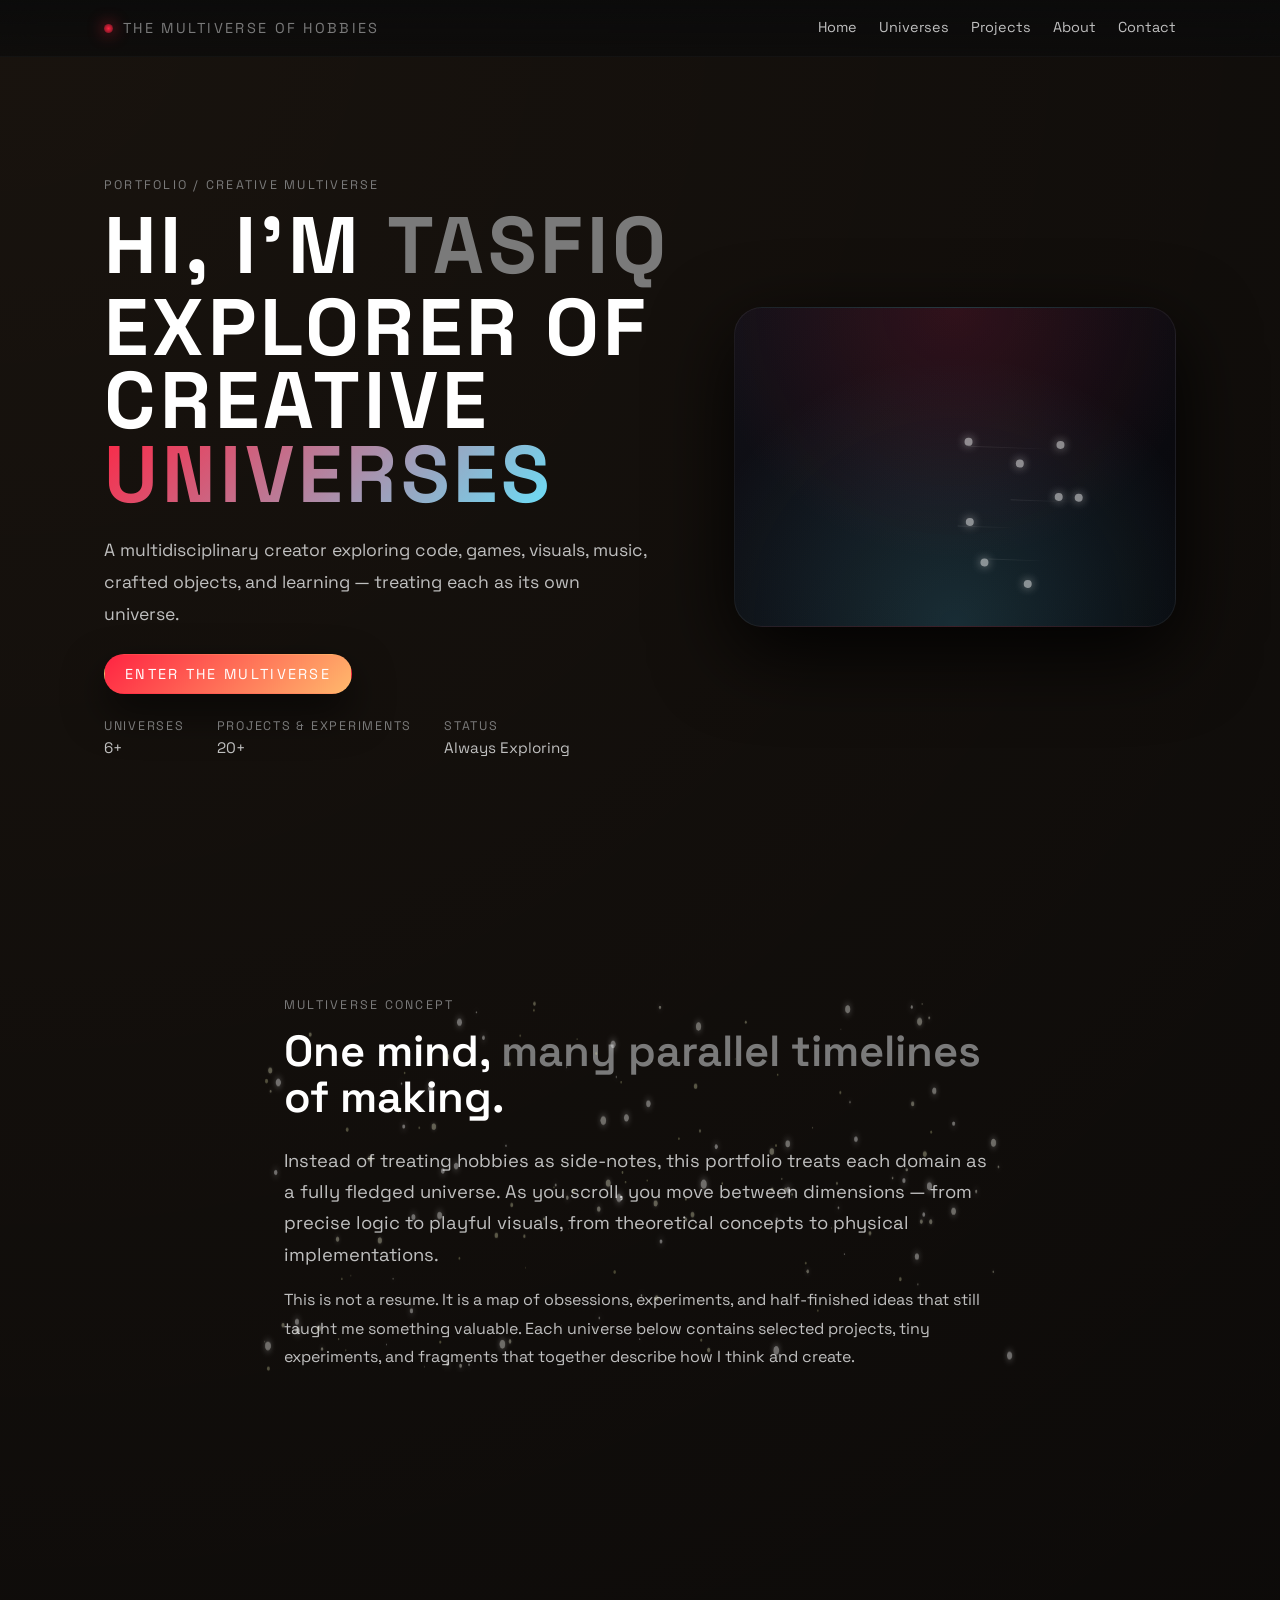
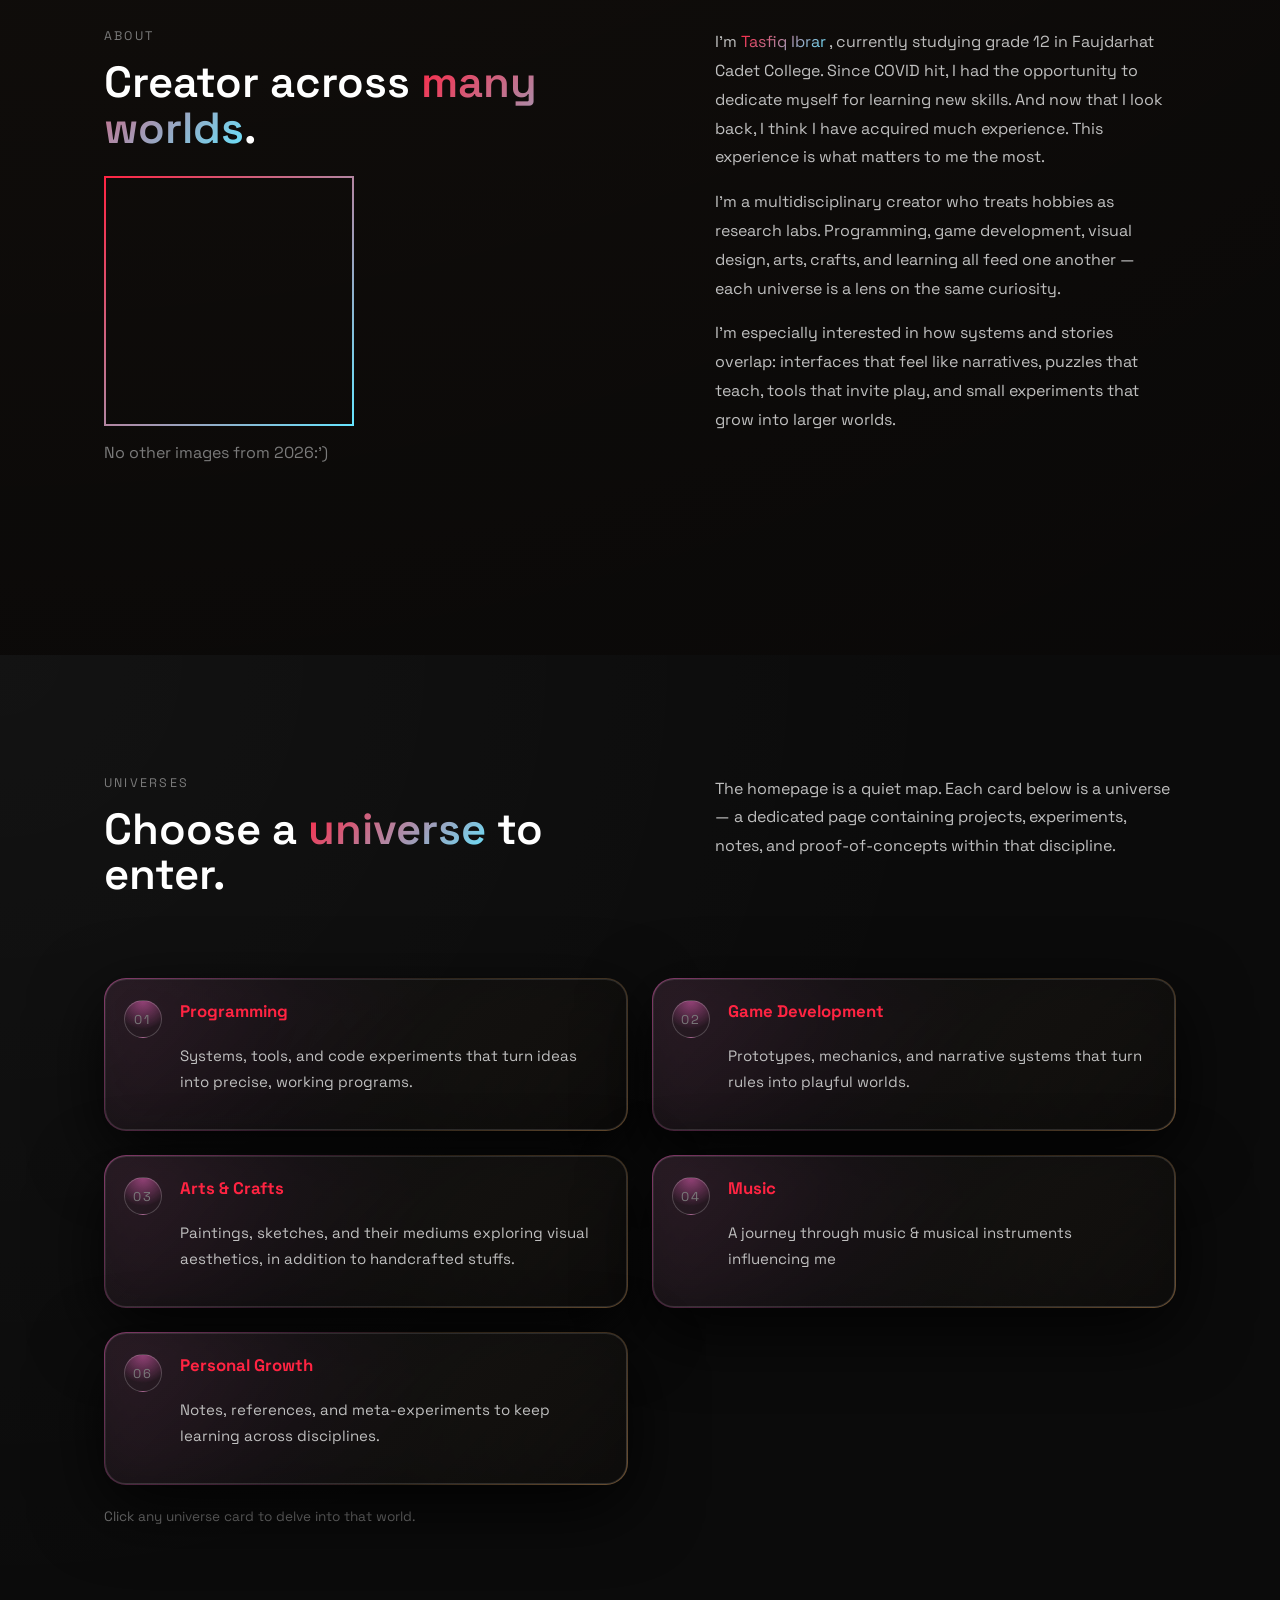
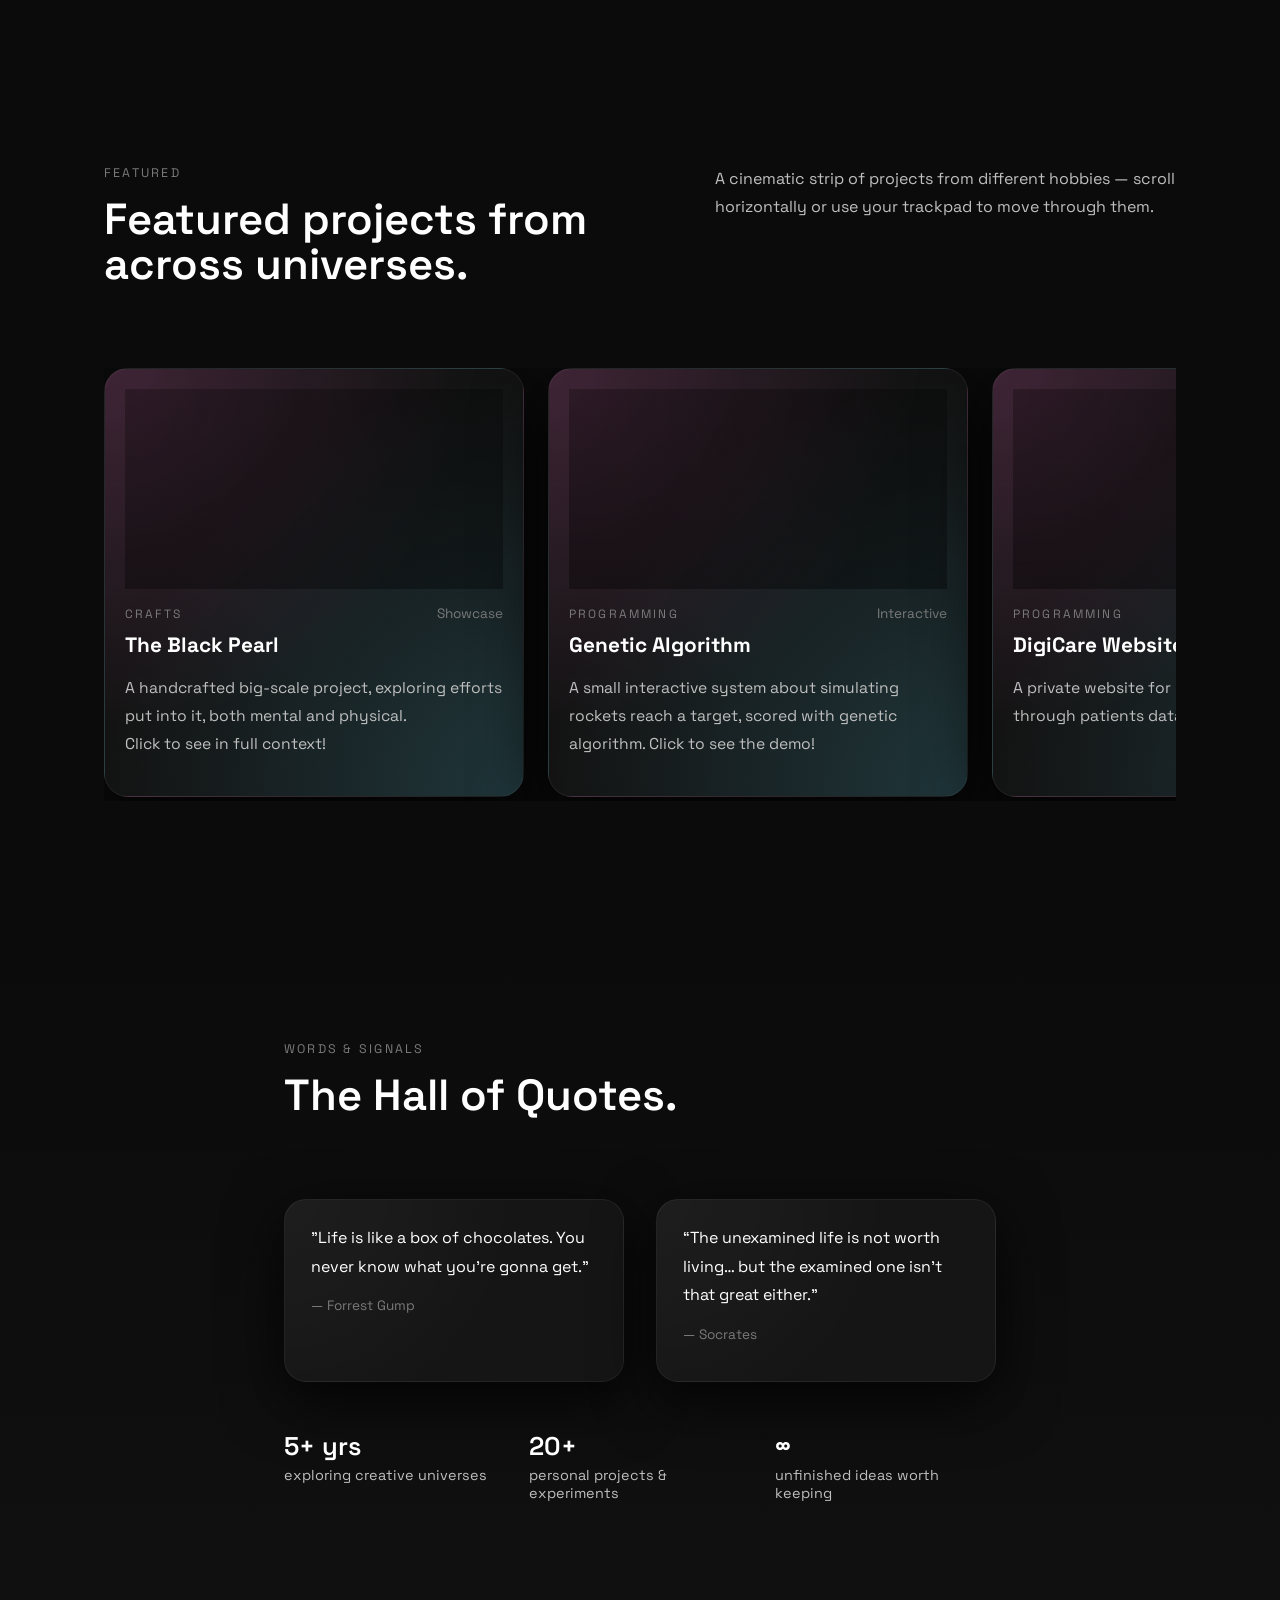
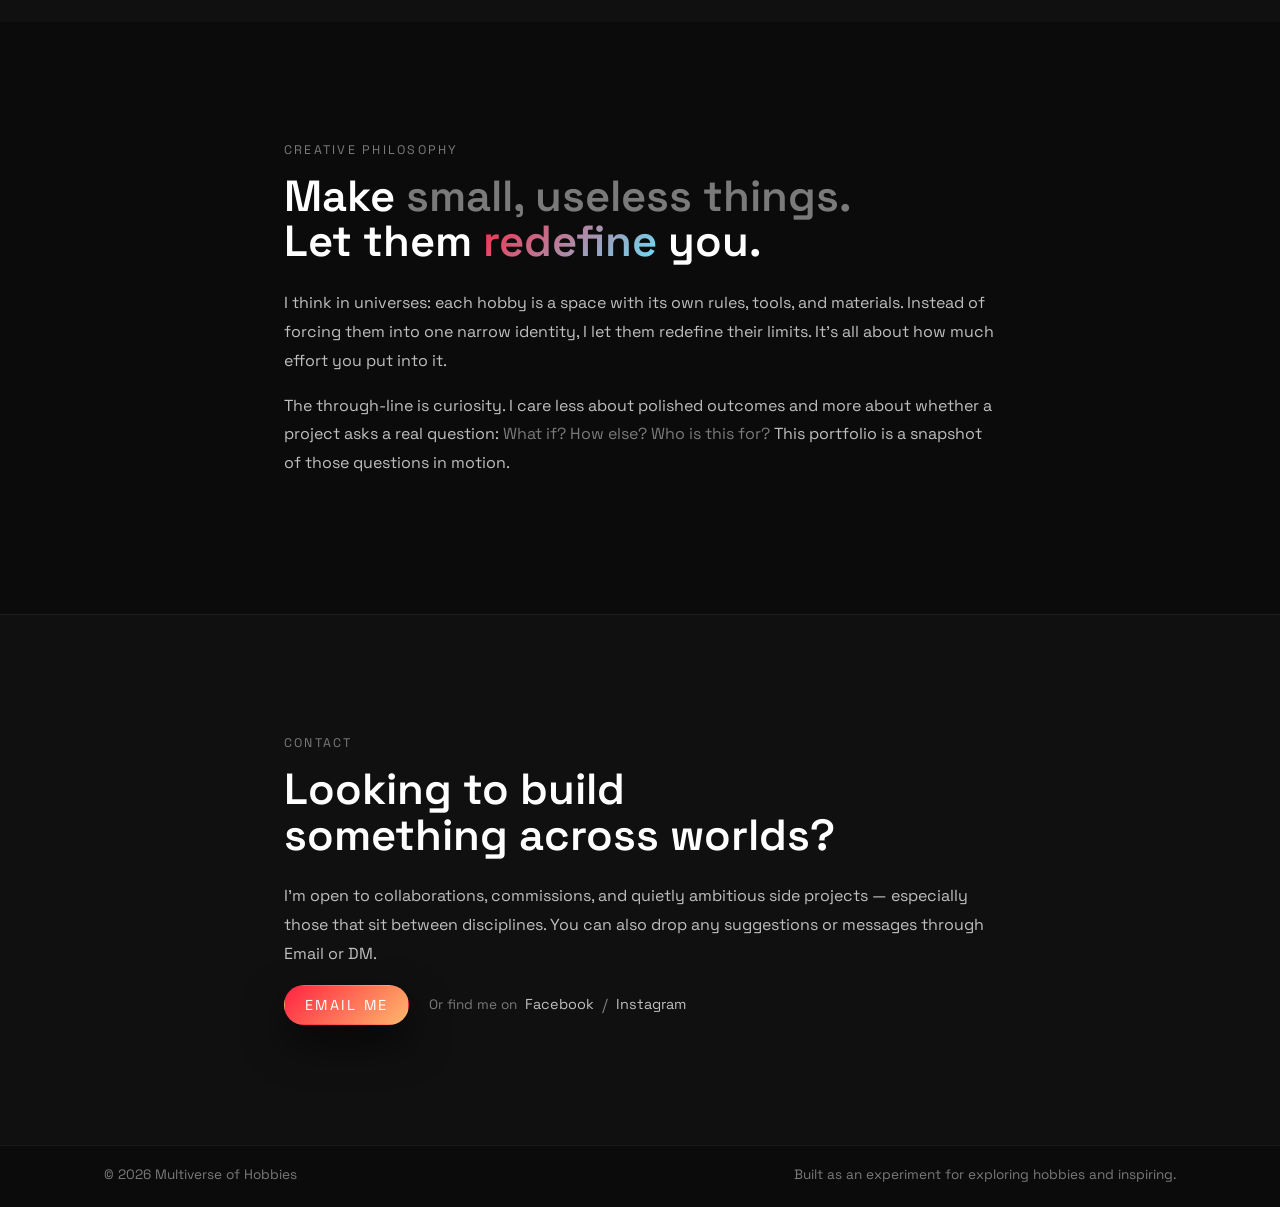
==== index.html @ 92581a26 "Add files via upload" ====
<!DOCTYPE html>
<html lang="en">

<head>
  <meta charset="UTF-8" />
  <meta name="viewport" content="width=device-width, initial-scale=1.0" />
  <!-- Favicon Link -->
  <link rel="icon" type="image/png" href="https://img.icons8.com/?size=100&id=62038&format=png&color=000000">
  <title>The Multiverse of Hobbies</title>
  <meta name="description" content="A premium, cinematic portfolio exploring a multiverse of creative hobbies and universes." />
  <link rel="preconnect" href="https://fonts.googleapis.com" />
  <link rel="preconnect" href="https://fonts.gstatic.com" crossorigin />
  <link href="https://fonts.googleapis.com/css2?family=Space+Grotesk:wght@300;400;500;600;700&display=swap" rel="stylesheet" />
  <link rel="stylesheet" href="./styles.css" />
</head>
<body>
  <div class="page">
    <header class="nav" data-section="nav">
      <div class="nav__inner container">
        <div class="nav__brand">
          <span class="nav__logo-dot"></span>
          <span class="nav__title">The Multiverse of Hobbies</span>
        </div>
        <button class="nav__toggle" aria-label="Toggle navigation">
          <span class="nav__toggle-line"></span>
        </button>
        <nav class="nav__links">
          <a href="#hero" class="nav__link">Home</a>
          <div class="nav__dropdown">

          <a href="#universes" class="nav__link">Universes</a>

          <div class="nav__dropdown-menu">

          <a class="link-muted" href="programming.html">Programming</a>
          <a class="link-muted" href="gamedev.html">Gamedev</a>
          <a class="link-muted" href="art.html">Art</a>
          <a class="link-muted" href="music.html">Music</a>
          <a class="link-muted" href="crafts.html">Crafts</a>
          <a class="link-muted" href="learning.html">Learning</a>

          </div>
          </div>
          <a href="#projects" class="nav__link">Projects</a>
          <a href="#philosophy" class="nav__link">About</a>
          <a href="#contact" class="nav__link">Contact</a>
        </nav>
      </div>
    </header>

    <main>
      <!-- Hero / Identity -->
      <section id="hero" class="section section--hero" data-section="hero">
        <div class="container hero__grid">
          <div class="hero__identity reveal blur-on-reveal">
            <p class="eyebrow">Portfolio / Creative Multiverse</p>
            <h1 class="hero__title">
              Hi, I'm <span class="text-muted underline-animate"><b>TASFIQ</b></span><br/>
              <span class="hero__stacked">
              Explorer
              of<br />
              Creative <span class="hero__accent">Universes</span>
              </span>
            </h1>
            <p class="hero__subtitle">
              A multidisciplinary creator exploring code, games, visuals, music, crafted objects, and learning — treating each as its own universe.
            </p>
            <div class="hero__actions">
              <a href="#universes" class="button button--primary">Enter the Multiverse</a>
            </div>
            <div class="hero__meta">
              <div class="hero__meta-item">
                <span class="hero__meta-label">Universes</span>
                <span class="hero__meta-value">6+</span>
              </div>
              <div class="hero__meta-item">
                <span class="hero__meta-label">Projects & Experiments</span>
                <span class="hero__meta-value">20+</span>
              </div>
              <div class="hero__meta-item">
                <span class="hero__meta-label">Status</span>
                <span class="hero__meta-value">Always Exploring</span>
              </div>
            </div>
          </div>
          <div class="hero__orbits reveal delayed js-parallax" data-parallax-speed="0.25">
            <div class="constellation">
              <span class="constellation__line" style="top:30%; left:18%; width:46%;"></span>
              <span class="constellation__line" style="top:56%; left:40%; width:32%;"></span>
              <span class="constellation__line" style="top:70%; left:14%; width:30%;"></span>
              <span class="constellation__line" style="top:86%; left:30%; width:32%;"></span>

              <span class="constellation__node" style="top:26%; left:16%;"></span>
              <span class="constellation__node" style="top:26%; left:62%;"></span>
              <span class="constellation__node" style="top:52%; left:72%;"></span>
              <span class="constellation__node" style="top:66%; left:18%;"></span>

              <span class="constellation__node" style="top:86%; left:26%;"></span>
              <span class="constellation__node" style="top:36%; left:42%;"></span>
              <span class="constellation__node" style="top:52%; left:62%;"></span>
              <span class="constellation__node" style="top:96%; left:48%;"></span>
              <!-- <a class="constellation-card js-tilt js-universe-link" href="programming.html" style="top:14%; left:8%;">
                <div class="constellation-card__title">Programming</div>
                <div>Systems &amp; tools that turn ideas into code.</div>
              </a>

              <a class="constellation-card js-tilt js-universe-link" href="gamedev.html" style="top:8%; right:4%;">
                <div class="constellation-card__title">Game Dev</div>
                <div>Worlds, rules, and playful interactions.</div>
              </a>

              <a class="constellation-card js-tilt js-universe-link" href="art.html" style="top:46%; right:3%;">
                <div class="constellation-card__title">Visual &amp; Motion</div>
                <div>Type, images, and animation studies.</div>
              </a>

              <a class="constellation-card js-tilt js-universe-link" href="music.html" style="bottom:5%; left:10%;">
                <div class="constellation-card__title">Music</div>
                <div>Loops and textures that score projects.</div>
              </a> -->
            </div>
            <!-- <p class="hero__orbits-caption">
              A small constellation of universes — follow any card to dive deeper into that world.
            </p> -->
          </div>
        </div>
      </section>

      <!-- Multiverse Introduction -->
      <section id="multiverse-intro" class="section section--intro" data-section="multiverse-intro">
        <div class="container narrow reveal"><canvas id="starfield"></canvas>
          <p class="eyebrow">Multiverse Concept</p>
          <h2 class="section__title">
            One mind, <span class="text-muted">many parallel timelines</span> of making.
          </h2>
          <p class="section__lede">
            Instead of treating hobbies as side-notes, this portfolio treats each domain as a fully fledged universe.
            As you scroll, you move between dimensions — from precise logic to playful visuals, from theoretical concepts to physical implementations.
          </p>
          <p class="section__body">
            This is not a resume. It is a map of obsessions, experiments, and half-finished ideas that still taught me something valuable.
            Each universe below contains selected projects, tiny experiments, and fragments that together describe how I think and create.
          </p>
        </div>
      </section>

      <!-- About / Self Section -->
      <section id="about" class="section" data-section="about">
        <div class="container">
          <div class="section__header">
            <div class="section__header-left reveal">
              <p class="eyebrow">About</p>
              <h2 class="section__title">
                Creator across <span class="hero__accent">many worlds</span>.
              </h2>
              <div class="featured-card__media--placeholder" 
                  style="
                      background-image: url('images/profile.png');
                      background-position: center;
                      width: 250px;
                      height: 250px;
                      border: 2px solid; /* thickness */
                      border-image: linear-gradient(135deg, var(--accent-2), var(--accent-3)) 1;
                      border-radius: 12px; /* optional */
                  ">
              </div><p class="text-muted">No other images from 2026:')</p>

            </div>
            <div class="section__header-right reveal delayed">
              <p class="section__body data-split-words">
                I’m <span class="hero__accent">Tasfiq Ibrar</span> , currently studying grade 12 in Faujdarhat Cadet College. Since COVID hit, I had the opportunity to dedicate myself for learning new skills.
                 And now that I look back, I think I have acquired much experience. This experience is what matters to me the most.
              </p>
              <p class="section__body data-split-words">
                I’m a multidisciplinary creator who treats hobbies as research labs. Programming, game development, visual design, arts,
                crafts, and learning all feed one another — each universe is a lens on the same curiosity.
              </p>
              <p class="section__body">
                I’m especially interested in how <span class="underline-animate">systems and stories</span> overlap: interfaces that feel
                like narratives, puzzles that teach, tools that invite play, and small experiments that grow into larger worlds.
              </p>
            </div>
          </div>
        </div>
      </section>

      <!-- Universe Selector Grid -->
      <section id="universes" class="section section--universes" data-section="universes">
        <div class="container">
          <div class="section__header">
            <div class="section__header-left reveal">
              <p class="eyebrow">Universes</p>
              <h2 class="section__title">
                Choose a <span class="hero__accent">universe</span> to enter.
              </h2>
            </div>
            <div class="section__header-right reveal delayed">
              <p class="section__body">
                The homepage is a quiet map. Each card below is a universe — a dedicated page containing projects, experiments, notes, and
                proof-of-concepts within that discipline.
              </p>
            </div>
          </div>

          <div class="universe-grid reveal">
            <a class="universe-card js-tilt js-universe-link" href="programming.html">
              <div class="universe-card__inner">
                <div class="universe-card__icon">01</div>
                <div class="universe-card__body">
                  <h3 class="universe-card__title">Programming</h3>
                  <p class="universe-card__text">
                    Systems, tools, and code experiments that turn ideas into precise, working programs.
                  </p>
                </div>
              </div>
            </a>

            <a class="universe-card js-tilt js-universe-link" href="gamedev.html">
              <div class="universe-card__inner">
                <div class="universe-card__icon">02</div>
                <div class="universe-card__body">
                  <h3 class="universe-card__title">Game Development</h3>
                  <p class="universe-card__text">
                    Prototypes, mechanics, and narrative systems that turn rules into playful worlds.
                  </p>
                </div>
              </div>
            </a>

            <a class="universe-card js-tilt js-universe-link" href="art.html">
              <div class="universe-card__inner">
                <div class="universe-card__icon">03</div>
                <div class="universe-card__body">
                  <h3 class="universe-card__title">Arts &amp; Crafts</h3>
                  <p class="universe-card__text">
                    Paintings, sketches, and their mediums exploring visual aesthetics, in addition to handcrafted stuffs.
                  </p>
                </div>
              </div>
            </a>

            <a class="universe-card js-tilt js-universe-link" href="music.html">
              <div class="universe-card__inner">
                <div class="universe-card__icon">04</div>
                <div class="universe-card__body">
                  <h3 class="universe-card__title">Music</h3>
                  <p class="universe-card__text">
                    A journey through music &amp; musical instruments influencing me
                  </p>
                </div>
              </div>
            </a>

            <a class="universe-card js-tilt js-universe-link" href="learning.html">
              <div class="universe-card__inner">
                <div class="universe-card__icon">06</div>
                <div class="universe-card__body">
                  <h3 class="universe-card__title">Personal Growth</h3>
                  <p class="universe-card__text">
                    Notes, references, and meta-experiments to keep learning across disciplines.
                  </p>
                </div>
              </div>
            </a>
          </div>

          <div class="universe-selector__hint">
            Click any universe card to delve into that world.
          </div>
        </div>
      </section>

      <!-- Featured Experiments (Horizontal Scroll) -->
      <section id="projects" class="section section--featured" data-section="projects">
        <div class="container">
          <div class="section__header">
            <div class="section__header-left reveal">
              <p class="eyebrow">Featured</p>
              <h2 class="section__title">Featured projects from across universes.</h2>
            </div>
            <div class="section__header-right reveal delayed">
              <p class="section__body">
                A cinematic strip of projects from different hobbies — scroll horizontally or use your trackpad to move through them.
              </p>
            </div>
          </div>

          <div class="featured-strip js-horizontal-scroll">
            <div class="featured-strip__inner">
              <article class="featured-card js-tilt reveal"><a href="art.html#projects">
                <div class="featured-card__media--placeholder" style=" 
                background-image:
                linear-gradient(
                  rgba(0,0,0,0.25),
                  rgba(0,0,0,0.35)
                ),url('images/ship.png');"></div>
                <div class="featured-card__body">
                  <div class="featured-card__meta">
                    <span class="tag">Crafts</span>
                    <span class="meta-text">Showcase</span>
                  </div>
                  <h3 class="featured-card__title">The Black Pearl</h3>
                  <p class="featured-card__text">
                    A handcrafted big-scale project, exploring efforts put into it, both mental and physical.<br/>
                    Click to see in full context!
                  </p>
                </div></a>
              </article>

              <article class="featured-card js-tilt reveal delayed">
                <div class="featured-card__media--placeholder" style=" 
                background-image:
                linear-gradient(
                  rgba(0,0,0,0.25),
                  rgba(0,0,0,0.35)
                ),url('images/gen_alg.png');"></div>
                <div class="featured-card__body">
                  <div class="featured-card__meta">
                    <span class="tag">Programming</span>
                    <span class="meta-text">Interactive</span>
                  </div>
                  <h3 class="featured-card__title">Genetic Algorithm</h3>
                  <p class="featured-card__text">
                    A small interactive system about simulating rockets reach a target, scored with genetic algorithm. Click to see the demo!
                  </p>
                </div>
              </article>

              <article class="featured-card js-tilt reveal">
                <div class="featured-card__media--placeholder" style=" 
                background-image:
                linear-gradient(
                  rgba(0,0,0,0.25),
                  rgba(0,0,0,0.35)
                ),url('images/digicare.png');"></div>
                <div class="featured-card__body">
                  <div class="featured-card__meta">
                    <span class="tag">Programming</span>
                    <span class="meta-text">Hybrid</span>
                  </div>
                  <h3 class="featured-card__title">DigiCare Website</h3>
                  <p class="featured-card__text">
                    A private website for hospitals for searching through patients data and getting live updates.
                  </p>
                </div>
              </article>

            <article class="featured-card reveal js-tilt"><a href="projects/chord.html" target="_blank">
              <!-- <div class="card__media card__media--placeholder">Tape Loop Studies</div> -->
                <div class="featured-card__media--placeholder" style=" 
                background-image:
                linear-gradient(
                  rgba(0,0,0,0.25),
                  rgba(0,0,0,0.35)
                ),url('images/music_gen.png');
                background-position: bottom;"></div>
              <div class="featured-card__body">
                <div class="featured-card__meta">
                  <span class="tag">Loops</span>
                  <span class="meta-text">Analog / Digital</span>
                </div>
                <h3 class="featured-card__title">Proceural Music Generator</h3>
                <p class="featured-card__text">
                  Experiments with repeating fragments and slow drift, exploring how subtle variation affects mood and attention. Click to see the demo!
                </p>
              </div></a>
            </article>
            </div>
          </div>
        </div>
      </section>

      <!-- Testimonials / Achievements -->
      <section id="testimonials" class="section section--testimonials" data-section="testimonials">
        <div class="container narrow">
          <div class="section__header">
            <div class="section__header-left reveal">
              <p class="eyebrow">Words &amp; Signals</p>
              <h2 class="section__title">The Hall of Quotes.</h2>
            </div>
          </div>

          <div class="testimonial-grid">
            <article class="testimonial reveal">
              <p class="testimonial__quote">
                "Life is like a box of chocolates. You never know what you're gonna get."
              <p class="testimonial__meta">— Forrest Gump</p>
            </article>

            <article class="testimonial reveal delayed">
              <p class="testimonial__quote">
                “The unexamined life is not worth living… but the examined one isn’t that great either.”
              </p>
              <p class="testimonial__meta">— Socrates</p>
            </article>
          </div>

          <div class="stats-grid reveal">
            <div class="stat">
              <div class="stat__value">5+ yrs</div>
              <div class="stat__label">exploring creative universes</div>
            </div>
            <div class="stat">
              <div class="stat__value">20+</div>
              <div class="stat__label">personal projects &amp; experiments</div>
            </div>
            <div class="stat">
              <div class="stat__value">∞</div>
              <div class="stat__label">unfinished ideas worth keeping</div>
            </div>
          </div>
        </div>
      </section>

      <!-- Creative Philosophy -->
      <section id="philosophy" class="section section--philosophy" data-section="philosophy">
        <div class="container narrow">
          <p class="eyebrow reveal">Creative Philosophy</p>
          <h2 class="section__title reveal">
            Make <span class="text-muted">small, useless things.</span><br />
            Let them <span class="hero__accent">redefine</span> you.
          </h2>
          <div class="philosophy__body">
            <p class="section__body reveal">
              I think in universes: each hobby is a space with its own rules, tools, and materials. Instead of forcing them into one
              narrow identity, I let them redefine their limits. It's all about how much effort you put into it.
            </p>
            <p class="section__body reveal delayed">
              The through-line is curiosity. I care less about polished outcomes and more about whether a project asks a real question:
              <span class="text-muted">What if? How else? Who is this for?</span> This portfolio is a snapshot of those questions in motion.
            </p>
          </div>
        </div>
      </section>

      <!-- Contact / Collaboration -->
      <section id="contact" class="section section--contact" data-section="contact">
        <div class="container narrow">
          <p class="eyebrow reveal">Contact</p>
          <h2 class="section__title reveal">
            Looking to build<br />
            something across worlds?
          </h2>
          <p class="section__body reveal">
            I’m open to collaborations, commissions, and quietly ambitious side projects — especially those that sit between disciplines.
            You can also drop any suggestions or messages through Email or DM.
          </p>
          <div class="contact__actions reveal delayed">
            <a href="mailto:tasfiq3432@gmail.com" class="button button--primary">Email me</a>
            <div class="contact__meta">
              <span class="meta-text">Or find me on</span>
              <a href="https://www.facebook.com/tasfiq.ibrar/" class="link-muted">Facebook</a>
              <span class="meta-separator">/</span>
              <a href="https://www.instagram.com/_t_as_fiq/" class="link-muted">Instagram</a>
            </div>
          </div>
        </div>
      </section>
    </main>

    <footer class="footer">
      <div class="container footer__inner">
        <span class="meta-text">&copy; <span id="year"></span> Multiverse of Hobbies</span>
        <span class="meta-text">Built as an experiment for exploring hobbies and inspiring.</span>
      </div>
    </footer>
  </div>

  <div class="cursor-glow" aria-hidden="true"></div>
  <div class="scroll-progress" aria-hidden="true"></div>

  <script src="./script.js"></script>
</body>
</html>
---- styles.css ----
/* ---- Root + Reset ---- */
*,
*::before,
*::after {
  box-sizing: border-box;
}

html {
  scroll-behavior: smooth;
}

body {
  margin: 0;
  padding: 0;
  font-family: "Space Grotesk", system-ui, -apple-system, BlinkMacSystemFont, "Segoe UI", sans-serif;
  background-color: #0b0b0b;
  color: #ffffff;
  -webkit-font-smoothing: antialiased;
  scroll-snap-type: y mandatory;
}

img,
video {
  max-width: 100%;
  display: block;
}

a {
  color: inherit;
  text-decoration: none;
}

button {
  font-family: inherit;
}

:root {
  --bg-primary: #050506;
  --bg-secondary: #121215;
  --surface: #15151a;
  --text-primary: #ffffff;
  --text-secondary: #bfbfbf;
  --text-muted: #7a7a7a;
  --accent-1: #ffb86c;
  --accent-2: #ff2442; /* signature soft crimson */
  --accent-3: #66e5ff;
  --radius-md: 16px;
  --radius-lg: 24px;
  --shadow-soft: 0 24px 60px rgba(0, 0, 0, 0.6);
  --max-width: 1120px;
  --transition-fast: 180ms ease-out;
  --transition-med: 260ms ease-out;
}

.page {
  background: radial-gradient(circle at top left, rgba(255, 184, 108, 0.08), transparent 55%),
    radial-gradient(circle at bottom right, rgba(102, 229, 255, 0.09), transparent 60%),
    var(--bg-primary);
  min-height: 100vh;
  color: var(--text-primary);
}

.container {
  width: 100%;
  max-width: var(--max-width);
  margin: 0 auto;
  padding: 0 24px;
}

.narrow {
  max-width: 760px;
}

.gallery {
  display: grid;
  grid-template-columns: repeat(auto-fill, minmax(200px, 480px));
  gap: 20px;
  padding: 20px;
}

.gallery-item {
  border-radius: 12px;
  padding: 20px;
  transition: transform 0.3s ease, box-shadow 0.3s ease;
}

.gallery-item:hover {
  transform: translateY(-6px);
  box-shadow: 0 8px 20px rgba(0,0,0,0.25);
}




/* ---- Typography ---- */
.eyebrow {
  font-size: 0.78rem;
  letter-spacing: 0.18em;
  text-transform: uppercase;
  color: var(--text-muted);
  margin: 0 0 16px;
}

.section__title {
  font-size: clamp(2.4rem, 3.4vw, 3.6rem);
  line-height: 1.05;
  font-weight: 600;
  margin: 0 0 24px;
}

.section__lede {
  font-size: 1.15rem;
  line-height: 1.7;
  color: var(--text-secondary);
  margin: 0 0 16px;
}

.section__body {
  font-size: 1rem;
  line-height: 1.8;
  color: var(--text-secondary);
  margin: 0 0 16px;
}

.hero__title{
  font-size: clamp(3.0rem, 7vw, 5.0rem);
  line-height: 0.92;
  letter-spacing: 0.05em;
  text-transform: uppercase;
  margin: 0 0 24px;
}

.hero__name {
  font-weight: 400;
  text-transform: none;
  letter-spacing: 0.02em;
}

.hero__stacked {
  display: inline-block;
  margin-top: 8px;
}

.hero__accent {
  background: linear-gradient(135deg, var(--accent-2), var(--accent-3));
  -webkit-background-clip: text;
  background-clip: text;
  color: transparent;
}

.hero__subtitle {
  font-size: 1.1rem;
  line-height: 1.8;
  color: var(--text-secondary);
  max-width: 34rem;
  margin: 0 0 24px;
}

.meta-text {
  font-size: 0.85rem;
  color: var(--text-muted);
}

.text-muted {
  color: var(--text-muted);
}

/* ---- Sections & Layout ---- */
.section {
  padding: 120px 0;
  scroll-snap-align: start;
}

.section--hero {
  padding-top: 120px;
  padding-bottom: 120px;
}

@media (max-width: 768px) {
  .section {
    padding: 96px 0;
  }
}

.section__header {
  display: flex;
  justify-content: space-between;
  gap: 48px;
  align-items: flex-start;
  margin-bottom: 56px;
}

.section__header-left {
  flex: 1.1;
}

.section__header-right {
  flex: 0.9;
}

@media (max-width: 768px) {
  .section__header {
    flex-direction: column;
  }
}

/* ---- Navigation ---- */
.nav {
  position: sticky;
  top: 0;
  z-index: 50;
  backdrop-filter: blur(18px);
  background: linear-gradient(to bottom, rgba(11, 11, 11, 0.94), rgba(11, 11, 11, 0.7));
  border-bottom: 1px solid rgba(255, 255, 255, 0.03);
}

.nav__dropdown {
  position: relative;
}

.nav__dropdown-menu {

  position: absolute;
  top: 100%;
  left: 0;

  background: rgba(10,10,12,0.96);
  border: 1px solid rgba(255,255,255,0.08);

  border-radius: 14px;
  padding: 10px;

  display: flex;
  flex-direction: column;
  gap: 8px;

  opacity: 0;
  transform: translateY(8px);
  pointer-events: none;

  transition: 200ms ease;
}

.nav__dropdown:hover .nav__dropdown-menu{

  opacity: 1;
  transform: translateY(0);
  pointer-events: auto;

}
.nav__dropdown-menu:hover , .nav__dropdown-menu a:hover{

  opacity: 1;
  transform: translateY(0);
  pointer-events: auto;

}

@media (max-width: 768px) {
.nav__dropdown-menu {

  position: absolute;
  top: 0;
  left: 50px;


}
.nav__dropdown:hover .nav__dropdown-menu{

  opacity: 0;
  transform: translateY(0);
  /* pointer-events: auto; */

}
}

.nav__dropdown-menu a{
  font-size:0.85rem;
  color:var(--text-secondary);
}

.nav__inner {
  display: flex;
  align-items: center;
  justify-content: space-between;
  padding: 18px 24px;
}

.nav__brand {
  display: inline-flex;
  align-items: center;
  gap: 10px;
  font-size: 0.9rem;
  text-transform: uppercase;
  letter-spacing: 0.16em;
  color: var(--text-muted);
}

.nav__logo-dot {
  width: 9px;
  height: 9px;
  border-radius: 999px;
  background: radial-gradient(circle, var(--accent-2), rgba(255, 36, 66, 0.3));
  box-shadow: 0 0 16px rgba(255, 36, 66, 0.8);
}

.nav__links {
  display: flex;
  gap: 22px;
  font-size: 0.9rem;
}

.nav__link {
  color: var(--text-secondary);
  position: relative;
  padding-bottom: 2px;
  transition: color var(--transition-fast);
}

.nav__link::after {
  content: "";
  position: absolute;
  left: 0;
  bottom: 0;
  width: 0;
  height: 1px;
  background: linear-gradient(135deg, var(--accent-2), rgba(255, 255, 255, 0.8));
  transition: width var(--transition-med);
}

.nav__link:hover::after,
.nav__link:focus-visible::after {
  width: 100%;
}

.nav__link:hover {
  color: var(--text-primary);
}

/* Mobile nav toggle */
.nav__toggle {
  display: none;
  width: 40px;
  height: 40px;
  border-radius: 999px;
  border: 1px solid rgba(255, 255, 255, 0.18);
  background: rgba(10, 10, 10, 0.9);
  align-items: center;
  justify-content: center;
  cursor: pointer;
}

.nav__toggle-line {
  width: 18px;
  height: 2px;
  border-radius: 999px;
  background: var(--text-secondary);
  position: relative;
  transition: background var(--transition-fast), transform var(--transition-fast);
}

.nav__toggle-line::before,
.nav__toggle-line::after {
  content: "";
  position: absolute;
  left: 0;
  width: 18px;
  height: 2px;
  border-radius: 999px;
  background: var(--text-secondary);
  transition: transform var(--transition-fast), top var(--transition-fast), opacity var(--transition-fast);
}

.nav__toggle-line::before {
  top: -5px;
}

.nav__toggle-line::after {
  top: 5px;
}

.nav.is-open .nav__toggle-line {
  background: transparent;
}

.nav.is-open .nav__toggle-line::before {
  top: 0;
  transform: rotate(45deg);
}

.nav.is-open .nav__toggle-line::after {
  top: 0;
  transform: rotate(-45deg);
}

@media (max-width: 768px) {
  .nav__links {
    position: fixed;
    inset: 58px 16px auto 16px;
    border-radius: 18px;
    background: rgba(8, 8, 10, 0.96);
    border: 1px solid rgba(255, 255, 255, 0.06);
    box-shadow: 0 22px 70px rgba(0, 0, 0, 0.9);
    padding: 14px 18px 16px;
    flex-direction: column;
    gap: 12px;
    font-size: 0.9rem;
    transform-origin: top right;
    transform: scale(0.95);
    opacity: 0;
    pointer-events: none;
    transition: opacity 180ms ease-out, transform 180ms ease-out;
  }

  .nav.is-open .nav__links {
    opacity: 1;
    transform: scale(1);
    pointer-events: auto;
  }

  .nav__toggle {
    display: inline-flex;
  }
}

/* ---- Hero ---- */
.hero__grid {
  display: grid;
  grid-template-columns: minmax(0, 1.3fr) minmax(0, 1fr);
  gap: 56px;
  align-items: center;
}

.hero__meta {
  display: flex;
  gap: 32px;
  flex-wrap: wrap;
  margin-top: 24px;
}

.hero__meta-item {
  display: flex;
  flex-direction: column;
  gap: 4px;
}

.hero__meta-label {
  font-size: 0.78rem;
  text-transform: uppercase;
  letter-spacing: 0.14em;
  color: var(--text-muted);
}

.hero__meta-value {
  font-size: 0.95rem;
  color: var(--text-secondary);
}

/* Hero constellation panel */
.hero__orbits {
  position: relative;
  min-height: 320px;
  border-radius: 28px;
  background: radial-gradient(circle at top, rgba(255, 36, 66, 0.14), transparent 65%),
    radial-gradient(circle at bottom, rgba(102, 229, 255, 0.16), transparent 70%),
    linear-gradient(145deg, #111118, #07070b);
  border: 1px solid rgba(255, 255, 255, 0.06);
  box-shadow: 0 26px 80px rgba(0, 0, 0, 0.9);
  overflow: hidden;
  padding: 18px 18px 40px;
}

.constellation {
  position: relative;
  width: 100%;
  height: 220px;
}

.constellation__line {
  position: absolute;
  height: 1px;
  background: linear-gradient(90deg, rgba(255, 255, 255, 0.35), rgba(255, 255, 255, 0));
  opacity: 0.5;
}

.constellation__node {
  position: absolute;
  width: 12px;
  height: 12px;
  border-radius: 999px;
  background: radial-gradient(circle, #ffffff, rgba(255, 255, 255, 0));
  box-shadow: 0 0 18px rgba(255, 255, 255, 0.8);
}

.constellation-card {
  position: absolute;
  padding: 10px 14px;
  border-radius: 14px;
  background: rgba(10, 10, 14, 0.96);
  border: 1px solid rgba(255, 255, 255, 0.12);
  backdrop-filter: blur(16px);
  -webkit-backdrop-filter: blur(16px);
  font-size: 0.8rem;
  color: var(--text-secondary);
  max-width: 150px;
  cursor: pointer;
  transform-style: preserve-3d;
}

.constellation-card__title {
  font-size: 0.78rem;
  text-transform: uppercase;
  letter-spacing: 0.16em;
  color: var(--accent-2);
  margin-bottom: 4px;
}

.hero__orbits-caption {
  margin-top: 16px;
  max-width: 260px;
  font-size: 0.8rem;
  color: var(--text-muted);
}

@media (max-width: 960px) {
  .hero__grid {
    grid-template-columns: minmax(0, 1fr);
  }

  .hero__orbits {
    order: -1;
  }
}

@media (max-width: 600px) {
  .hero__orbits {
    min-height: 260px;
  }
}

/* ---- Buttons ---- */
.button {
  display: inline-flex;
  align-items: center;
  justify-content: center;
  gap: 8px;
  padding: 10px 20px;
  border-radius: 999px;
  border: 1px solid transparent;
  font-size: 0.9rem;
  text-transform: uppercase;
  letter-spacing: 0.16em;
  cursor: pointer;
  background: transparent;
  color: var(--text-primary);
  transition: background var(--transition-med), color var(--transition-med), transform var(--transition-fast),
    border-color var(--transition-med), box-shadow var(--transition-med);
}

.button--primary {
  background: linear-gradient(135deg, var(--accent-2), var(--accent-1));
  box-shadow: 0 18px 40px rgba(0, 0, 0, 0.6);
}

.button--primary:hover {
  transform: translateY(-1px);
  box-shadow: 0 24px 50px rgba(0, 0, 0, 0.8);
}

.button--ghost {
  border-color: rgba(255, 255, 255, 0.16);
  color: var(--text-secondary);
}

.button--ghost:hover {
  background: rgba(255, 255, 255, 0.04);
  color: var(--text-primary);
}

/* ---- Cards ---- */
.card {
  background: radial-gradient(circle at top left, rgba(255, 255, 255, 0.02), transparent 55%), var(--surface);
  border-radius: var(--radius-lg);
  border: 1px solid rgba(255, 255, 255, 0.06);
  overflow: hidden;
  display: flex;
  flex-direction: column;
  box-shadow: 0 18px 50px rgba(0, 0, 0, 0.65);
  transition: transform var(--transition-med), box-shadow var(--transition-med), border-color var(--transition-med),
    background var(--transition-med);
}

.card__media {
  min-height: 140px;
  display: flex;
  align-items: center;
  justify-content: center;
  font-size: 0.8rem;
  letter-spacing: 0.2em;
  text-transform: uppercase;
  color: var(--text-muted);
  background: radial-gradient(circle at top, rgba(255, 184, 108, 0.2), transparent 55%),
    radial-gradient(circle at bottom, rgba(102, 229, 255, 0.2), transparent 65%),
    linear-gradient(135deg, #191919, #111111);
  position: relative;
  overflow: hidden;
}

.card__media::after {
  content: "";
  position: absolute;
  inset: 0;
  background: radial-gradient(circle at 0 0, rgba(255, 255, 255, 0.12), transparent 60%);
  opacity: 0;
  transition: opacity var(--transition-med);
}

.card__body {
  padding: 20px 22px 22px;
}

.card__meta {
  display: flex;
  justify-content: space-between;
  gap: 16px;
  align-items: center;
  margin-bottom: 12px;
}

.tag {
  font-size: 0.75rem;
  text-transform: uppercase;
  letter-spacing: 0.18em;
  color: var(--text-muted);
}

.card__title {
  font-size: 1.05rem;
  margin: 0 0 8px;
}

.card__text {
  font-size: 0.94rem;
  line-height: 1.7;
  color: var(--text-secondary);
}

.card:hover {
  transform: translateY(-6px);
  box-shadow: 0 24px 70px rgba(0, 0, 0, 0.85);
  border-color: rgba(255, 255, 255, 0.14);
  background: radial-gradient(circle at top left, rgba(255, 107, 203, 0.18), transparent 55%), var(--surface);
}

.card:hover .card__media::after {
  opacity: 1;
}

.card--experiment {
  border-radius: 18px;
}

/* ---- Featured Projects ---- */
.section--featured {
  background: #0b0b0b;
}

/* Horizontal cinematic strip */
.featured-strip {
  position: relative;
  margin-top: 8px;
  overflow: hidden;
}

.featured-strip__inner {
  display: flex;
  gap: 24px;
  padding-bottom: 4px;
  overflow-x: auto;
  scroll-snap-type: x mandatory;
  scrollbar-width: none;
}

.featured-strip__inner::-webkit-scrollbar {
  display: none;
}

.featured-card {
  min-width: min(420px, 80vw);
  scroll-snap-align: start;
  padding: 20px 20px 22px;
  border-radius: 24px;
  border: 1px solid rgba(255, 255, 255, 0.06);
  background: radial-gradient(circle at top left, rgba(255, 107, 203, 0.18), transparent 60%),
    radial-gradient(circle at bottom right, rgba(102, 229, 255, 0.18), transparent 70%),
    linear-gradient(135deg, #151515, #101010);
  box-shadow: 0 24px 70px rgba(0, 0, 0, 0.8);
  transition: transform var(--transition-med), box-shadow var(--transition-med), border-color var(--transition-med);
}

.featured-card__media {
  border-radius: 18px;
  background: radial-gradient(circle at top, rgba(255, 184, 108, 0.32), transparent 60%),
    linear-gradient(135deg, #1f1f1f, #101010);
  display: flex;
  align-items: center;
  justify-content: center;
  font-size: 0.78rem;
  letter-spacing: 0.2em;
  text-transform: uppercase;
  color: var(--text-muted);
  position: relative;
  overflow: hidden;
}

.featured-card__media::before {
  content: "";
  position: absolute;
  inset: -40%;
  background: conic-gradient(
    from 0deg,
    rgba(255, 107, 203, 0.2),
    rgba(102, 229, 255, 0.14),
    transparent,
    transparent,
    rgba(255, 107, 203, 0.26)
  );
  mix-blend-mode: screen;
  opacity: 0;
  transform: translate3d(-10%, -10%, 0) rotate(0deg);
  transition: opacity 320ms ease-out, transform 6s linear;
}

.featured-card__body {
  margin-top: 16px;
}

.featured-card__meta {
  display: flex;
  justify-content: space-between;
  gap: 16px;
  align-items: center;
  margin-bottom: 10px;
}

.featured-card__title {
  font-size: 1.3rem;
  margin: 0 0 10px;
}

.featured-card__text {
  font-size: 0.98rem;
  line-height: 1.8;
  color: var(--text-secondary);
}

.featured-card:hover {
  transform: translateY(-8px);
  box-shadow: 0 32px 80px rgba(0, 0, 0, 0.95);
  border-color: rgba(255, 255, 255, 0.16);
}

.featured-card:hover .featured-card__media::before {
  opacity: 1;
  transform: translate3d(0, 0, 0) rotate(360deg);
}

/* Specific background for Black Pearl card */

.featured-card__media--placeholder{

  /* background-image:
    linear-gradient(
      rgba(0,0,0,0.25),
      rgba(0,0,0,0.35)
    ),
    url("images/ship.png"); */

  background-size:cover;
  background-position:center;

  min-height:200px;

  /* display:flex;
  align-items:center;
  justify-content:center; */

}

/* ---- Testimonials / Stats ---- */
.section--testimonials {
  background: linear-gradient(to bottom, #0b0b0b, #101010);
}

.testimonial-grid {
  display: grid;
  grid-template-columns: repeat(2, minmax(0, 1fr));
  gap: 32px;
  margin-top: 32px;
  margin-bottom: 40px;
}

.testimonial {
  padding: 24px 26px;
  border-radius: 22px;
  background: radial-gradient(circle at top left, rgba(255, 255, 255, 0.04), transparent 60%), #151515;
  border: 1px solid rgba(255, 255, 255, 0.06);
  box-shadow: 0 18px 60px rgba(0, 0, 0, 0.8);
}

.testimonial__quote {
  font-size: 1rem;
  line-height: 1.8;
  margin: 0 0 16px;
}

.testimonial__meta {
  font-size: 0.85rem;
  color: var(--text-muted);
}

.stats-grid {
  display: grid;
  grid-template-columns: repeat(3, minmax(0, 1fr));
  gap: 24px;
  margin-top: 8px;
}

.stat {
  padding-top: 8px;
}

.stat__value {
  font-size: 1.6rem;
  font-weight: 600;
  margin-bottom: 4px;
}

.stat__label {
  font-size: 0.9rem;
  color: var(--text-secondary);
}

@media (max-width: 800px) {
  .testimonial-grid {
    grid-template-columns: minmax(0, 1fr);
  }

  .stats-grid {
    grid-template-columns: minmax(0, 1fr);
  }
}

/* ---- Philosophy ---- */
.section--philosophy {
  background: #0b0b0b;
}

.philosophy__body {
  margin-top: 10px;
}

/* ---- Contact ---- */
.section--contact {
  background: #101010;
  border-top: 1px solid rgba(255, 255, 255, 0.06);
}

.contact__actions {
  display: flex;
  flex-wrap: wrap;
  gap: 20px;
  align-items: center;
  margin-top: 16px;
}

.contact__meta {
  display: flex;
  align-items: center;
  gap: 8px;
  flex-wrap: wrap;
}

.meta-separator {
  color: var(--text-muted);
}

.link-muted {
  font-size: 0.9rem;
  color: var(--text-secondary);
  position: relative;
  padding-bottom: 1px;
}

.link-muted::after {
  content: "";
  position: absolute;
  left: 0;
  bottom: 0;
  width: 0;
  height: 1px;
  background: rgba(255, 255, 255, 0.5);
  transition: width var(--transition-med);
}

.link-muted:hover::after {
  width: 100%;
}

/* ---- Footer ---- */
.footer {
  border-top: 1px solid rgba(255, 255, 255, 0.06);
  background: #0b0b0b;
  padding: 20px 0 24px;
}

.footer__inner {
  display: flex;
  justify-content: space-between;
  align-items: center;
  gap: 16px;
}

@media (max-width: 700px) {
  .footer__inner {
    flex-direction: column;
    align-items: flex-start;
  }
}

/* ---- Reveal Animations ---- */
.reveal {
  opacity: 0;
  transform: translateY(24px);
  transition: opacity 600ms ease-out, transform 600ms ease-out;
}

.reveal.delayed {
  transition-delay: 140ms;
}

.reveal.is-visible {
  opacity: 1;
  transform: translateY(0);
}

/* Blur-on-reveal headings */
.blur-on-reveal {
  filter: blur(12px);
  transition: filter 900ms ease-out, opacity 600ms ease-out, transform 600ms ease-out;
}

.blur-on-reveal.is-visible {
  filter: blur(0);
}

/* Universe grid (glass cards) */
.section--universes {
  background: radial-gradient(circle at top left, rgba(255, 255, 255, 0.03), transparent 60%), #0b0b0b;
}

.universe-grid {
  display: grid;
  grid-template-columns: repeat(3, minmax(0, 1fr));
  gap: 24px;
}

@media (max-width: 1000px) {
  .universe-grid {
    grid-template-columns: repeat(2, minmax(0, 1fr));
  }
}

@media (max-width: 650px) {
  .universe-grid {
    grid-template-columns: minmax(0, 1fr);
  }
}

.universe-card {
  position: relative;
  border-radius: 22px;
  padding: 1px;
  background: radial-gradient(circle at top left, rgba(255, 107, 203, 0.5), transparent 60%),
    radial-gradient(circle at bottom right, rgba(255, 184, 108, 0.4), transparent 65%);
  box-shadow: 0 22px 70px rgba(0, 0, 0, 0.85);
  transform-style: preserve-3d;
  transition: box-shadow var(--transition-med), transform var(--transition-med);
}

.universe-card__inner {
  height: 100%;
  border-radius: 21px;
  background: linear-gradient(135deg, rgba(20, 20, 20, 0.85), rgba(10, 10, 10, 0.98));
  backdrop-filter: blur(22px);
  -webkit-backdrop-filter: blur(22px);
  border: 1px solid rgba(255, 255, 255, 0.12);
  padding: 20px 18px 20px;
  display: flex;
  gap: 18px;
}

.universe-card__icon {
  min-width: 38px;
  height: 38px;
  border-radius: 999px;
  border: 1px solid rgba(255, 255, 255, 0.2);
  display: flex;
  align-items: center;
  justify-content: center;
  font-size: 0.8rem;
  letter-spacing: 0.18em;
  text-transform: uppercase;
  color: var(--text-muted);
  background: radial-gradient(circle at top, rgba(255, 107, 203, 0.5), transparent 70%);
}

.universe-card__body {
  display: flex;
  flex-direction: column;
  gap: 6px;
}

.universe-card__title {
  font-size: 1.05rem;
  margin: 0;
  color: var(--accent-2);
}

.universe-card__text {
  font-size: 0.94rem;
  line-height: 1.7;
  color: var(--text-secondary);
}

.universe-card::after {
  content: "";
  position: absolute;
  inset: 0;
  border-radius: inherit;
  background: linear-gradient(120deg, rgba(255, 255, 255, 0.16), transparent 60%);
  mix-blend-mode: screen;
  opacity: 0;
  transition: opacity 280ms ease-out;
  pointer-events: none;
}

.universe-card:hover {
  box-shadow: 0 30px 90px rgba(0, 0, 0, 0.95);
}

.universe-card:hover::after {
  opacity: 1;
}

.universe-selector__hint {
  margin-top: 22px;
  font-size: 0.85rem;
  color: var(--text-muted);
}

/* Generic glass panels (for future universe pages) */
.glass-panel {
  border-radius: 22px;
  border: 1px solid rgba(255, 255, 255, 0.1);
  background: linear-gradient(135deg, rgba(23, 23, 23, 0.85), rgba(10, 10, 10, 0.98));
  backdrop-filter: blur(22px);
  -webkit-backdrop-filter: blur(22px);
  box-shadow: 0 24px 80px rgba(0, 0, 0, 0.9);
}

/* Mouse glow */
.cursor-glow {
  position: fixed;
  width: 260px;
  height: 260px;
  border-radius: 50%;
  pointer-events: none;
  mix-blend-mode: screen;
  background: radial-gradient(circle, rgba(255, 36, 66, 0.4), transparent 70%);
  opacity: 0.35;
  transform: translate3d(-50%, -50%, 0);
  z-index: 0;
}
/* 
@media (prefers-reduced-motion: reduce) {
  .cursor-glow {
    display: none;
  }
} */

/* Scroll progress */
.scroll-progress {
  position: fixed;
  left: 0;
  top: 0;
  height: 2px;
  width: 0;
  background: linear-gradient(90deg, var(--accent-2), rgba(255, 184, 108, 0.85));
  z-index: 60;
  pointer-events: none;
}

/* 3D tilt helper */
.js-tilt {
  transform-style: preserve-3d;
  will-change: transform;
}

/* Animated underline helper */
.underline-animate {
  position: relative;
  display: inline-block;
}

.underline-animate::after {
  content: "";
  position: absolute;
  left: 0;
  bottom: -4px;
  width: 0;
  height: 2px;
  background: linear-gradient(90deg, var(--accent-2), rgba(255, 255, 255, 0.9));
  transition: width 260ms ease-out;
}

.underline-animate:hover::after {
  width: 100%;
}


/* universe hero visuals */

.section--universe{
position:relative;
overflow:hidden;
padding-bottom:160px;
}

#starfield{
position:absolute;
top:0;
left:0;
width:100%;
height:100%;
opacity:.4;
pointer-events:none;
}

.universe__header{
position:relative;
z-index:2;
max-width:720px;
}

.universe__description{
color:var(--text-secondary);
font-size:1.05rem;
line-height:1.8;
max-width:520px;
}

/* grid fix */

.universe-grid{
display:grid;
grid-template-columns:repeat(2,minmax(0,1fr));
gap:24px;
}

@media(max-width:700px){
.universe-grid{
grid-template-columns:1fr;
}
}

/* constellation */

.constellation{
position:absolute;
right:10%;
top:80px;
width:200px;
height:200px;
opacity:.5;
}

.constellation__node{
position:absolute;
width:8px;
height:8px;
border-radius:50%;
background:white;
box-shadow:0 0 10px white;
}
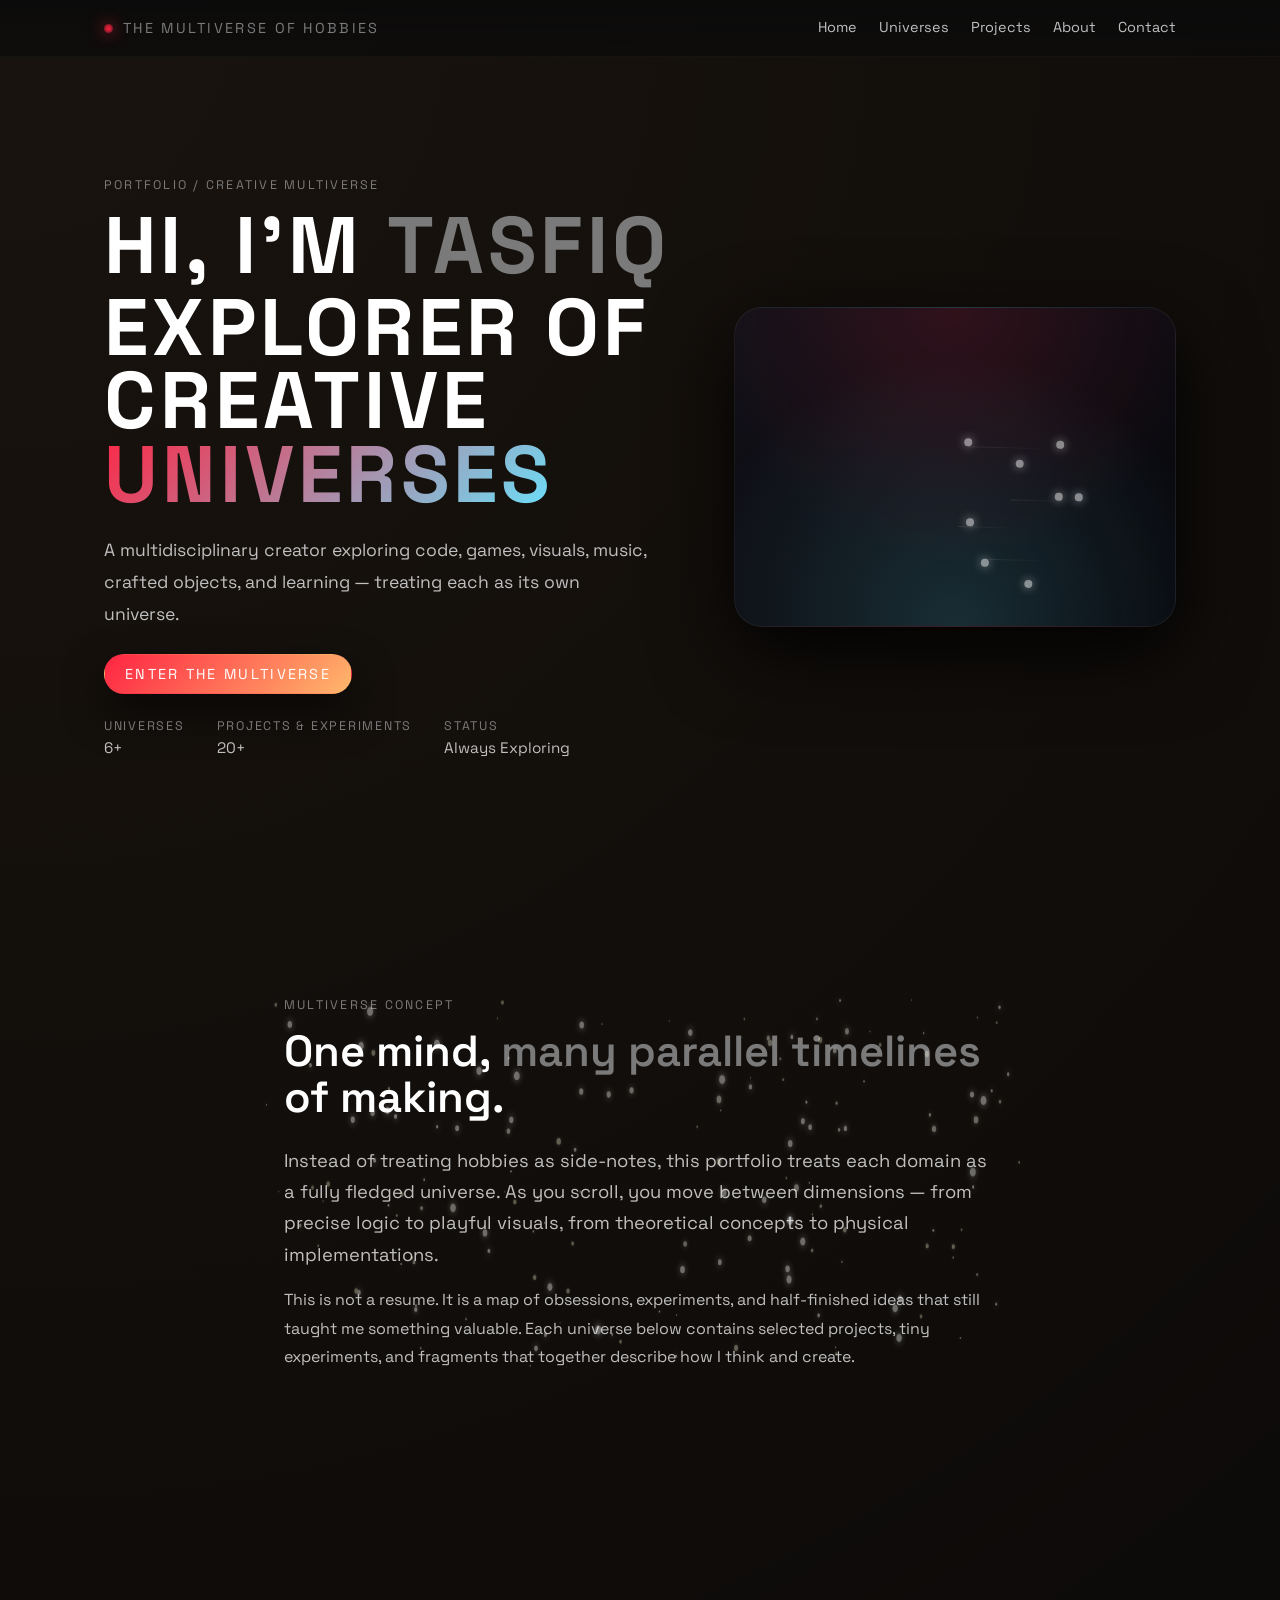
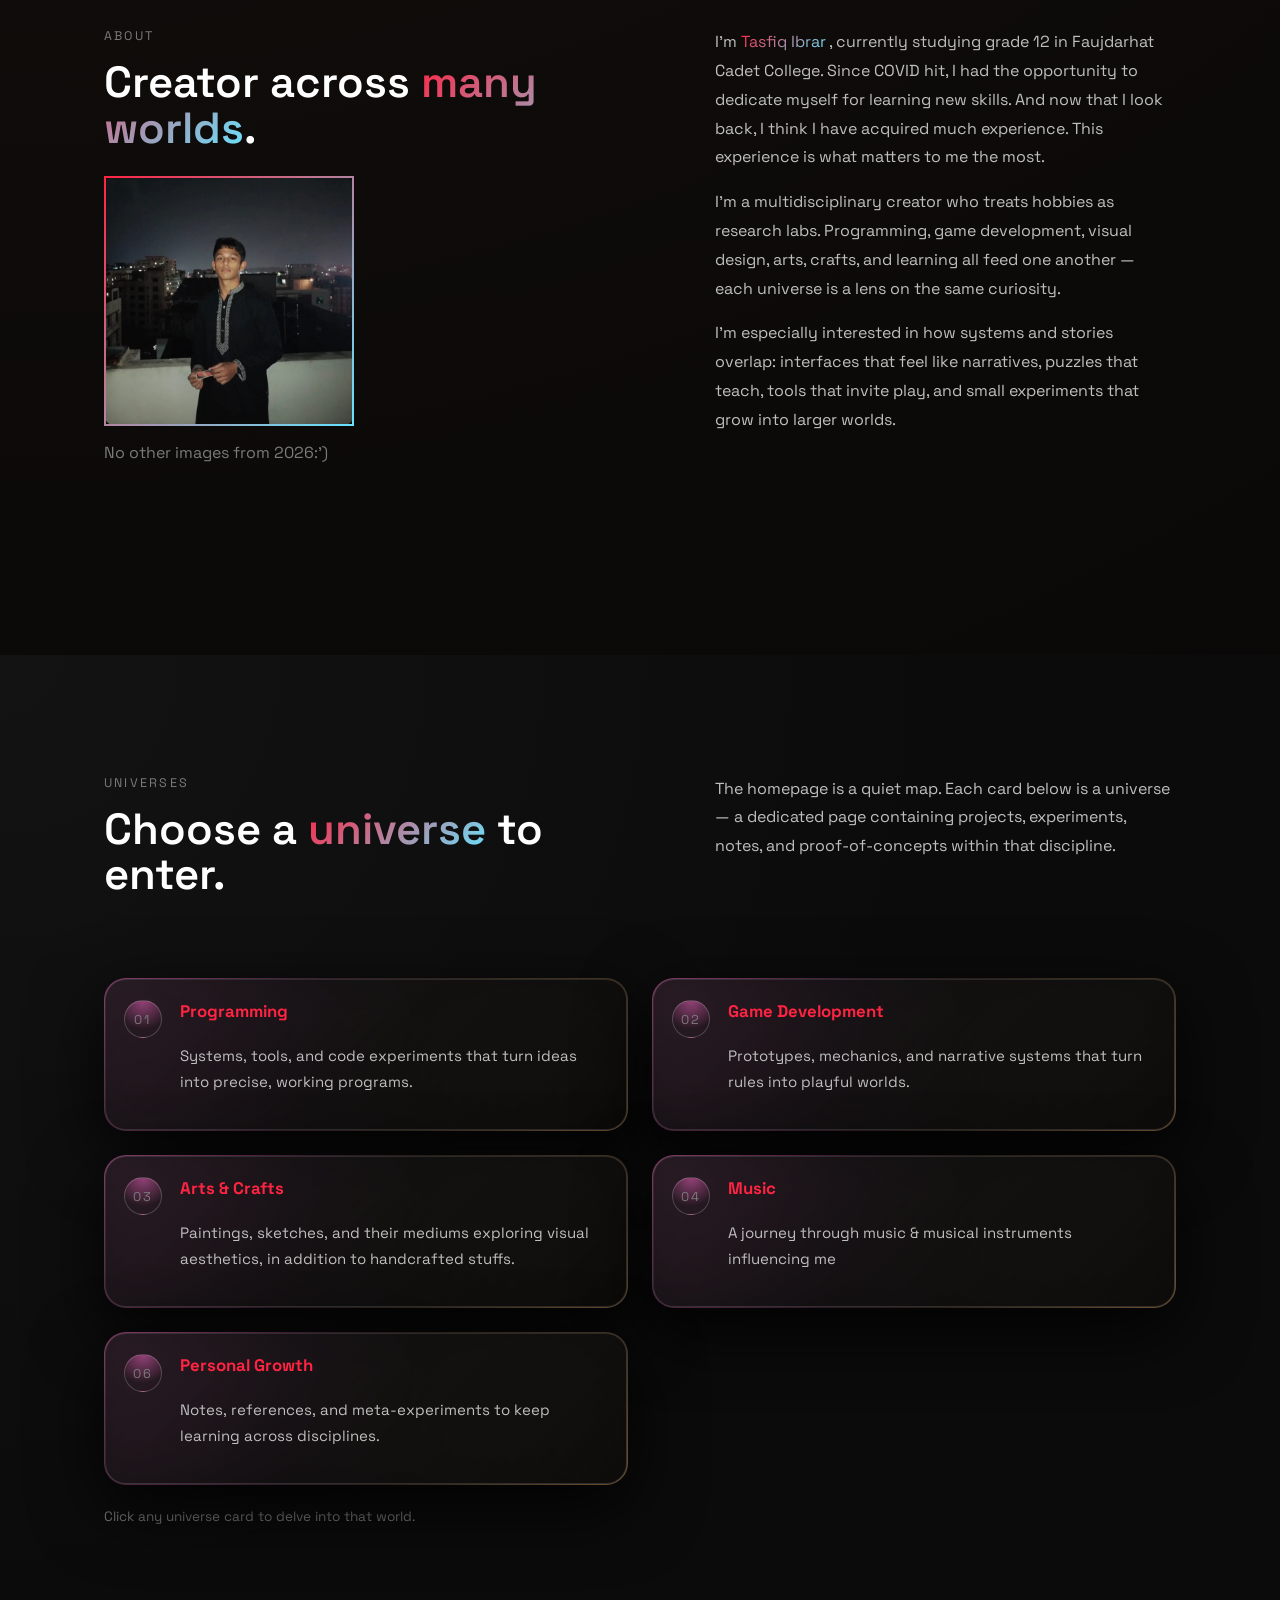
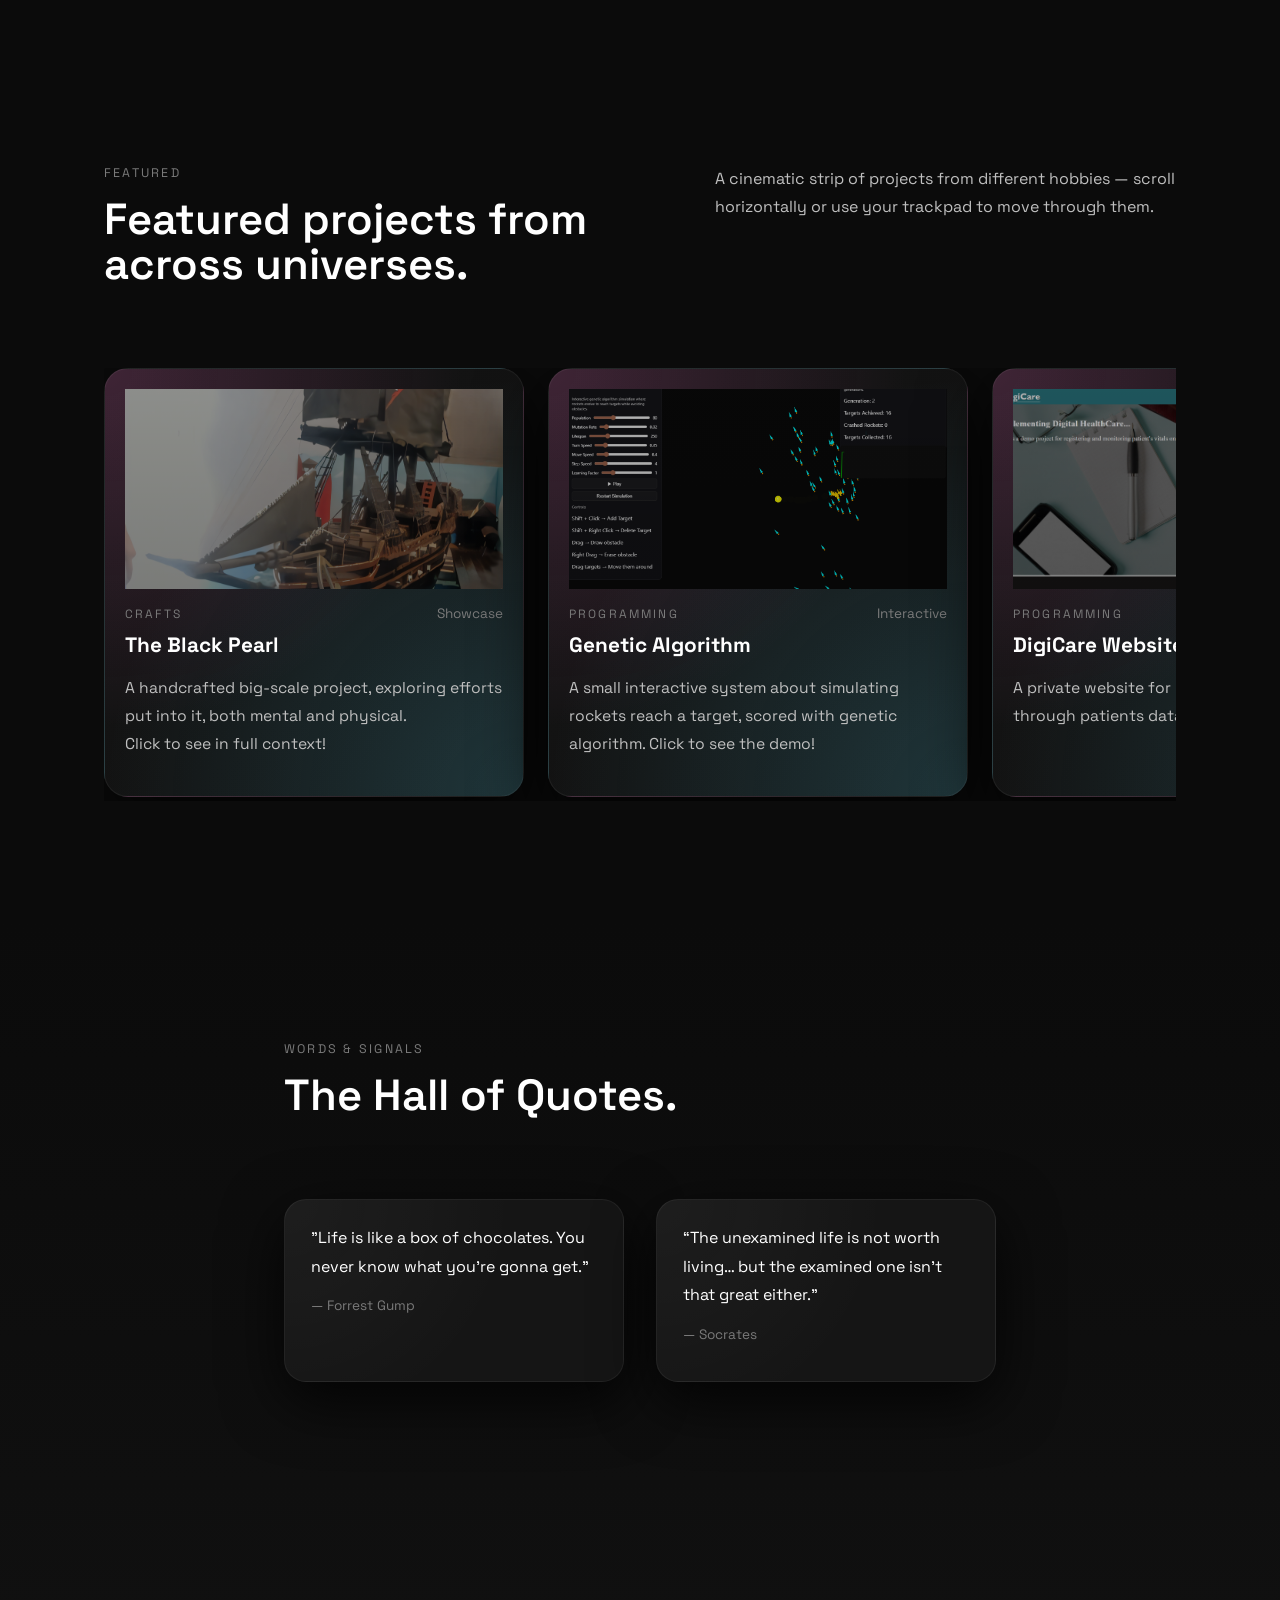
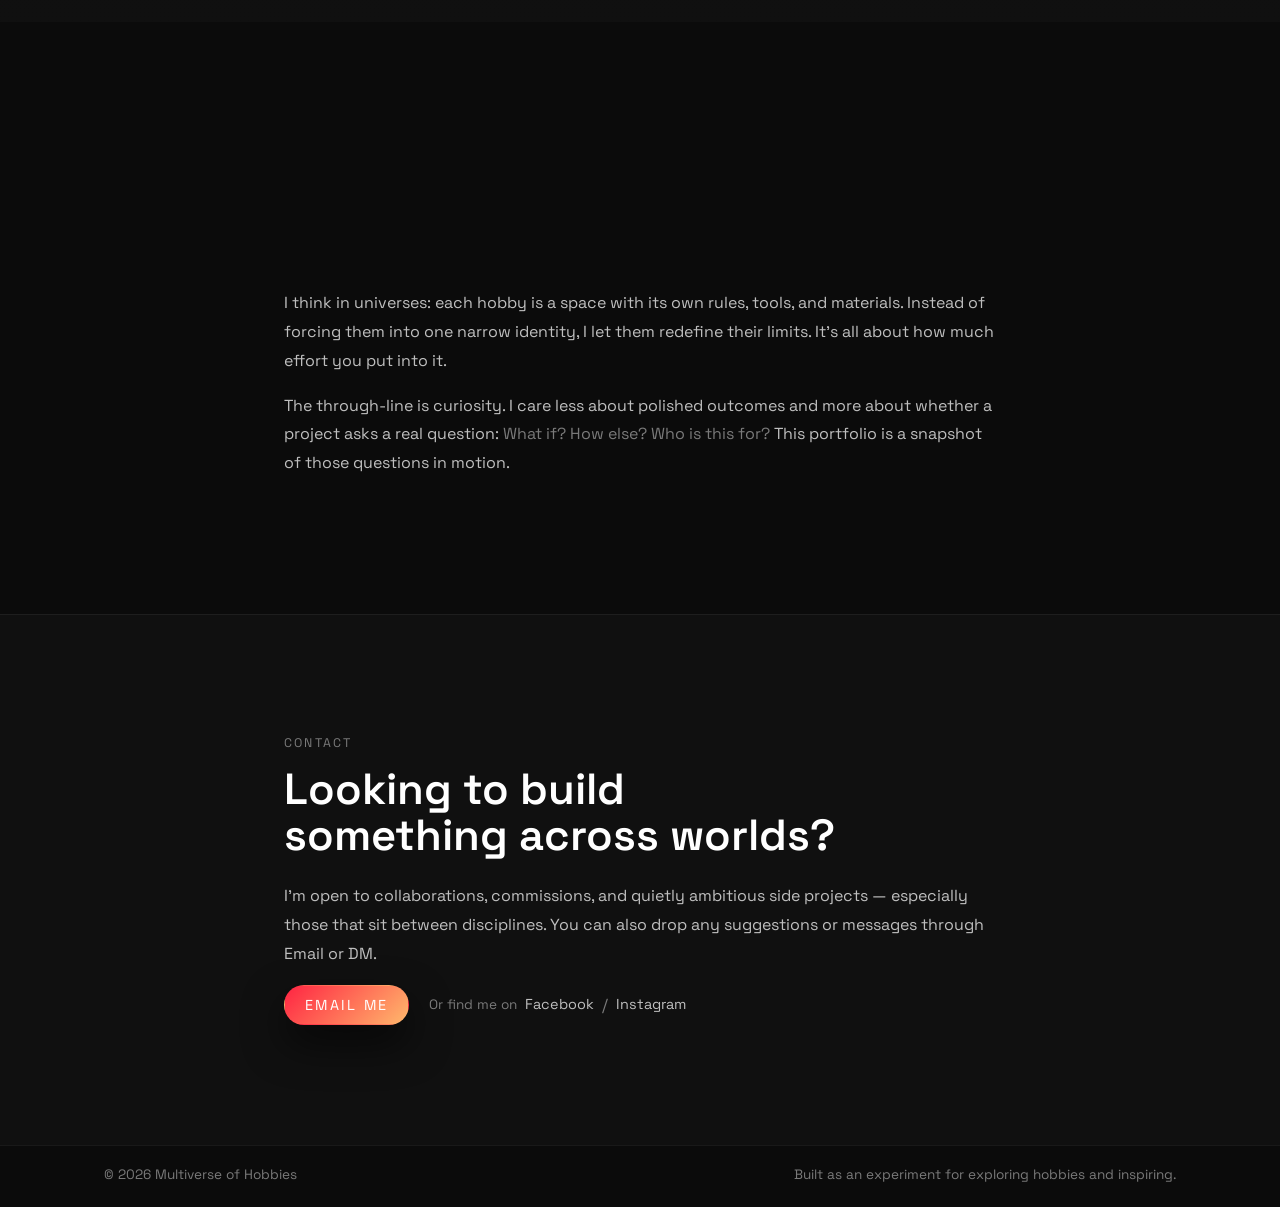
==== commit e95f6034: "Add files via upload" ====
--- a/index.html
+++ b/index.html
@@ -34,9 +34,8 @@
 
           <a class="link-muted" href="programming.html">Programming</a>
           <a class="link-muted" href="gamedev.html">Gamedev</a>
-          <a class="link-muted" href="art.html">Art</a>
+          <a class="link-muted" href="art.html">Arts & Crafts</a>
           <a class="link-muted" href="music.html">Music</a>
-          <a class="link-muted" href="crafts.html">Crafts</a>
           <a class="link-muted" href="learning.html">Learning</a>
 
           </div>
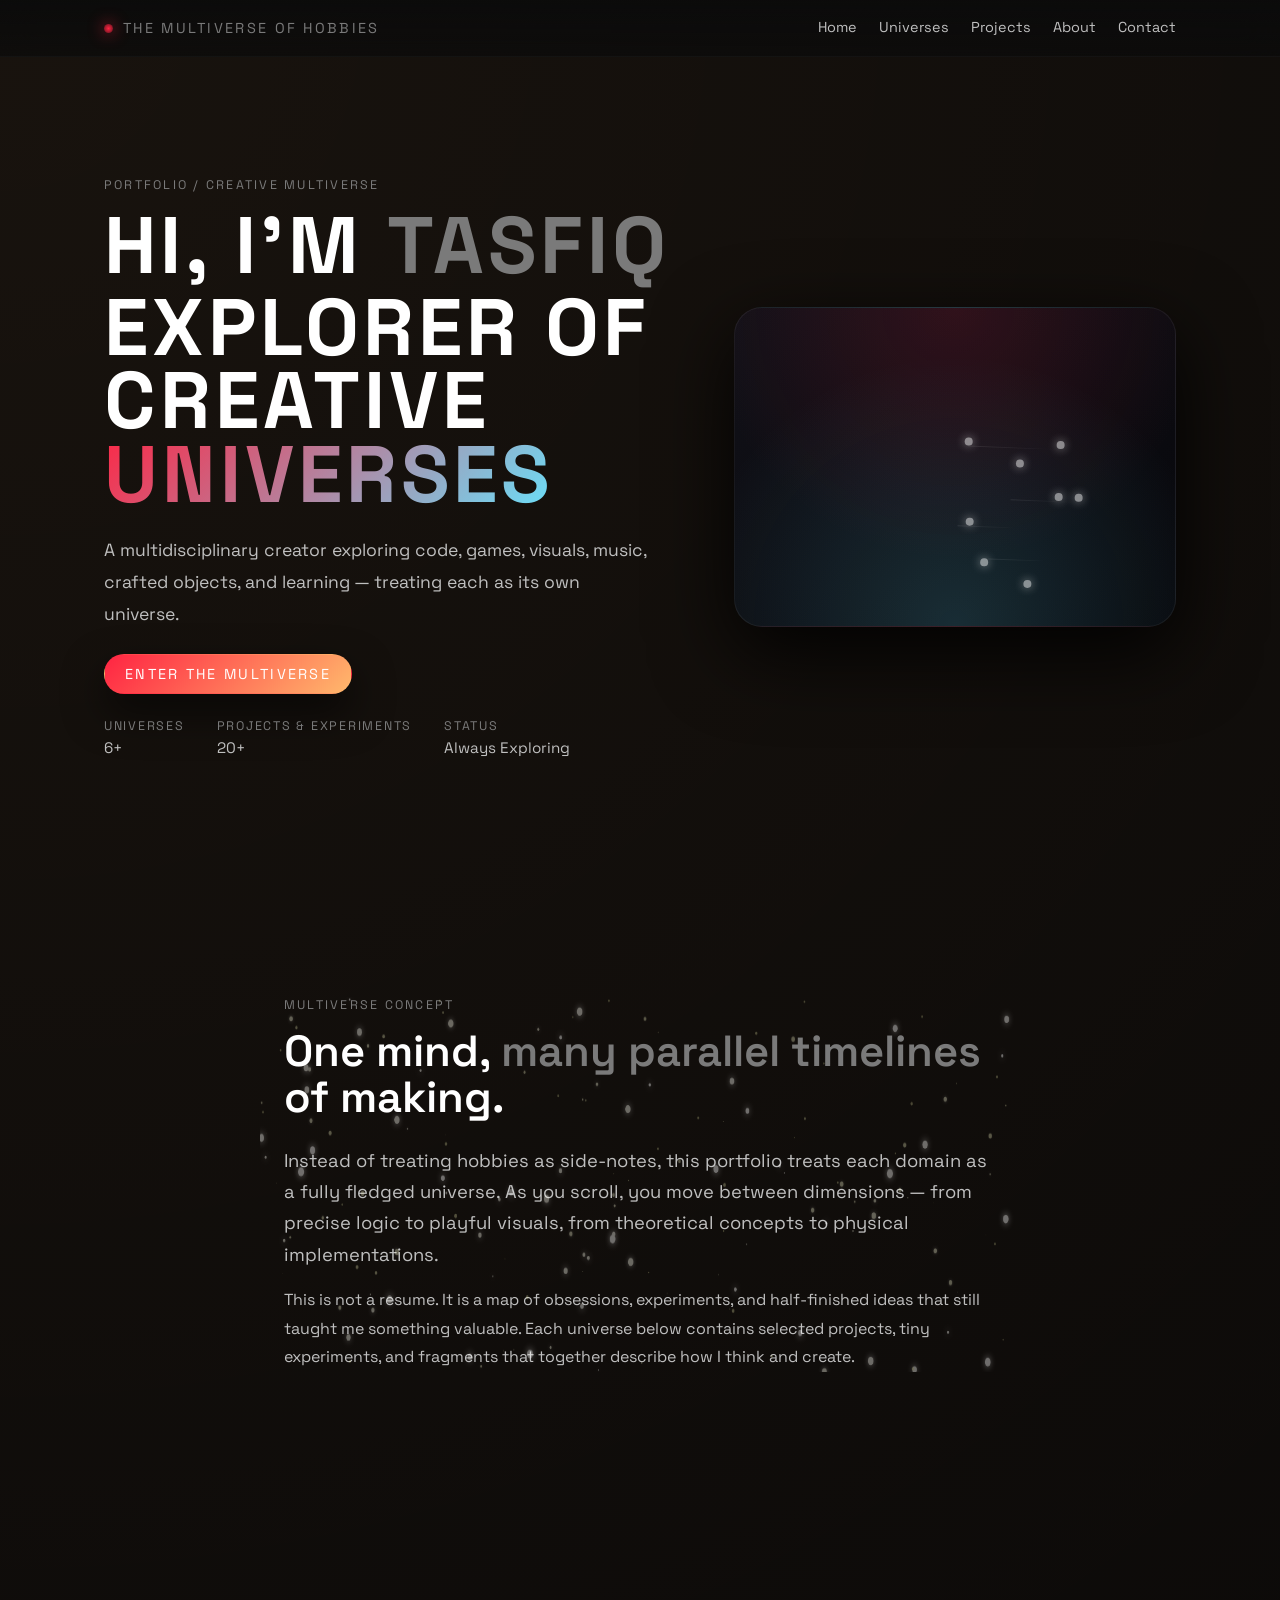
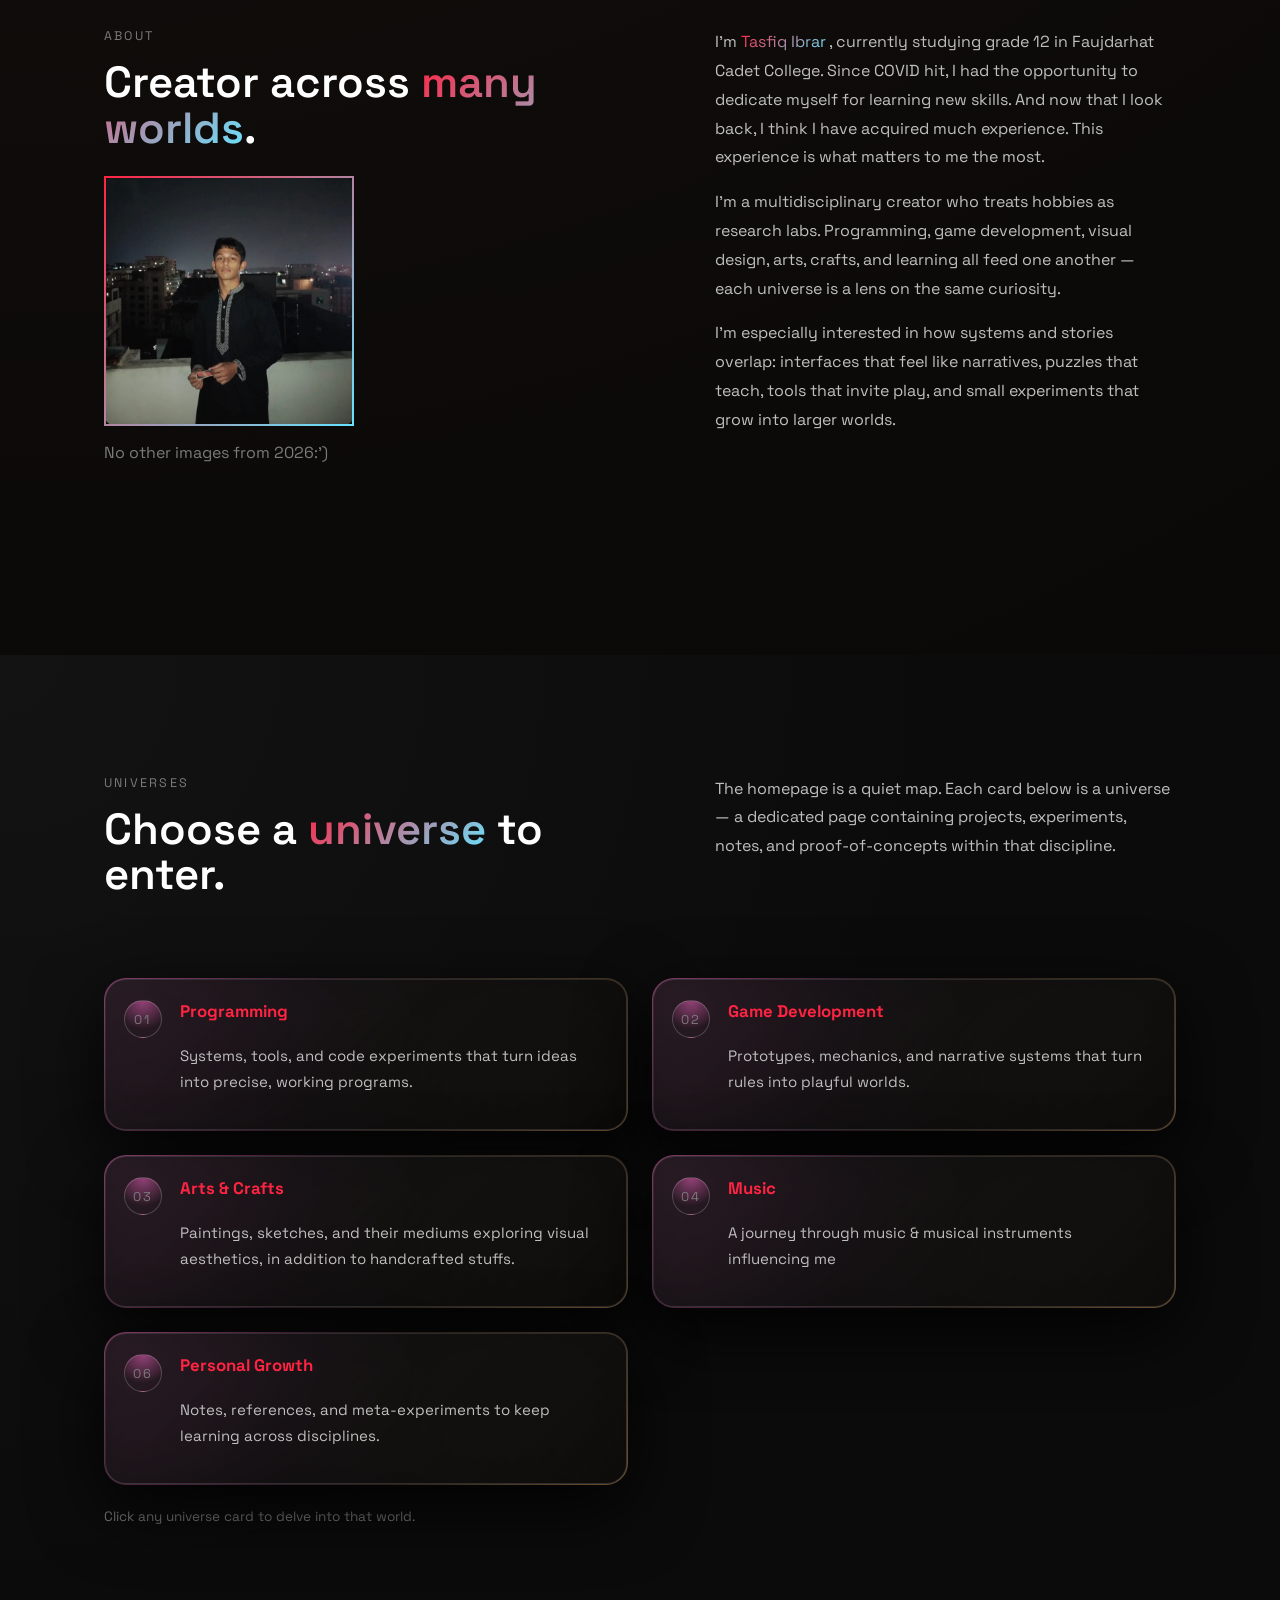
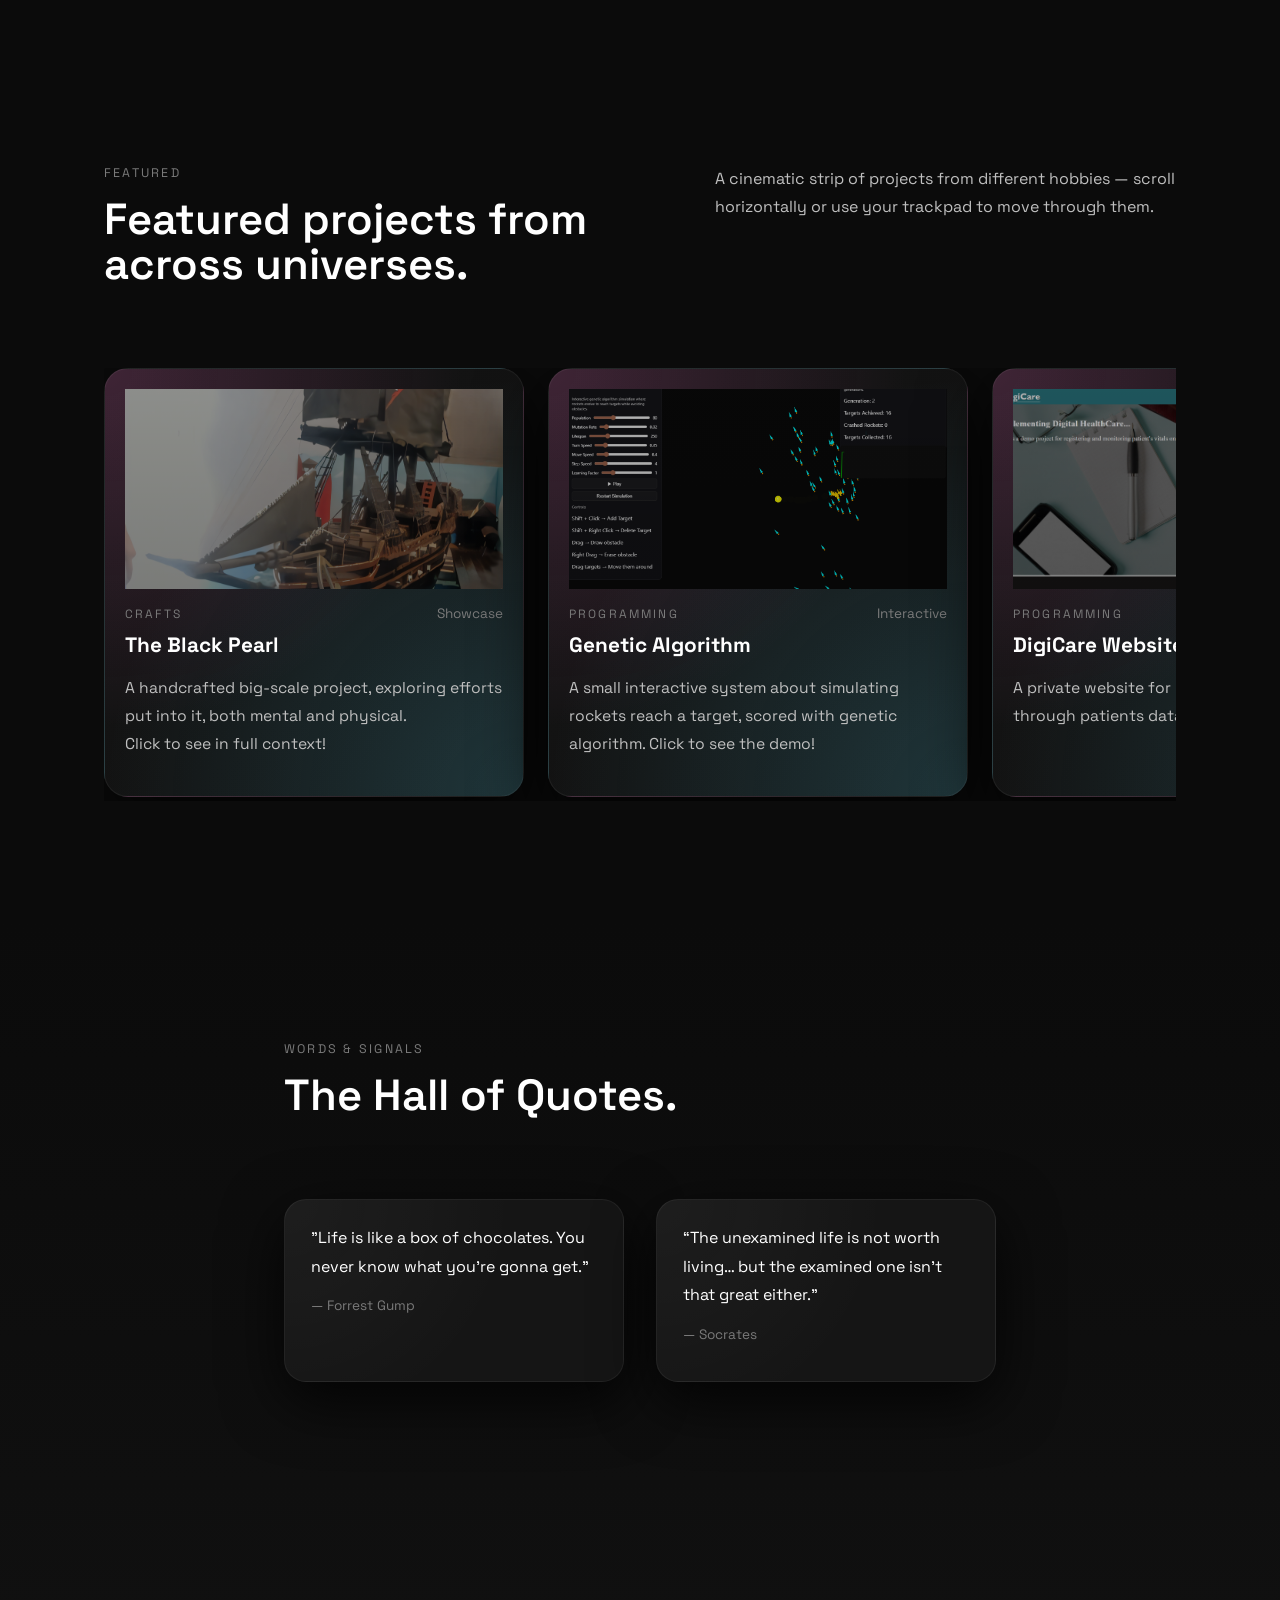
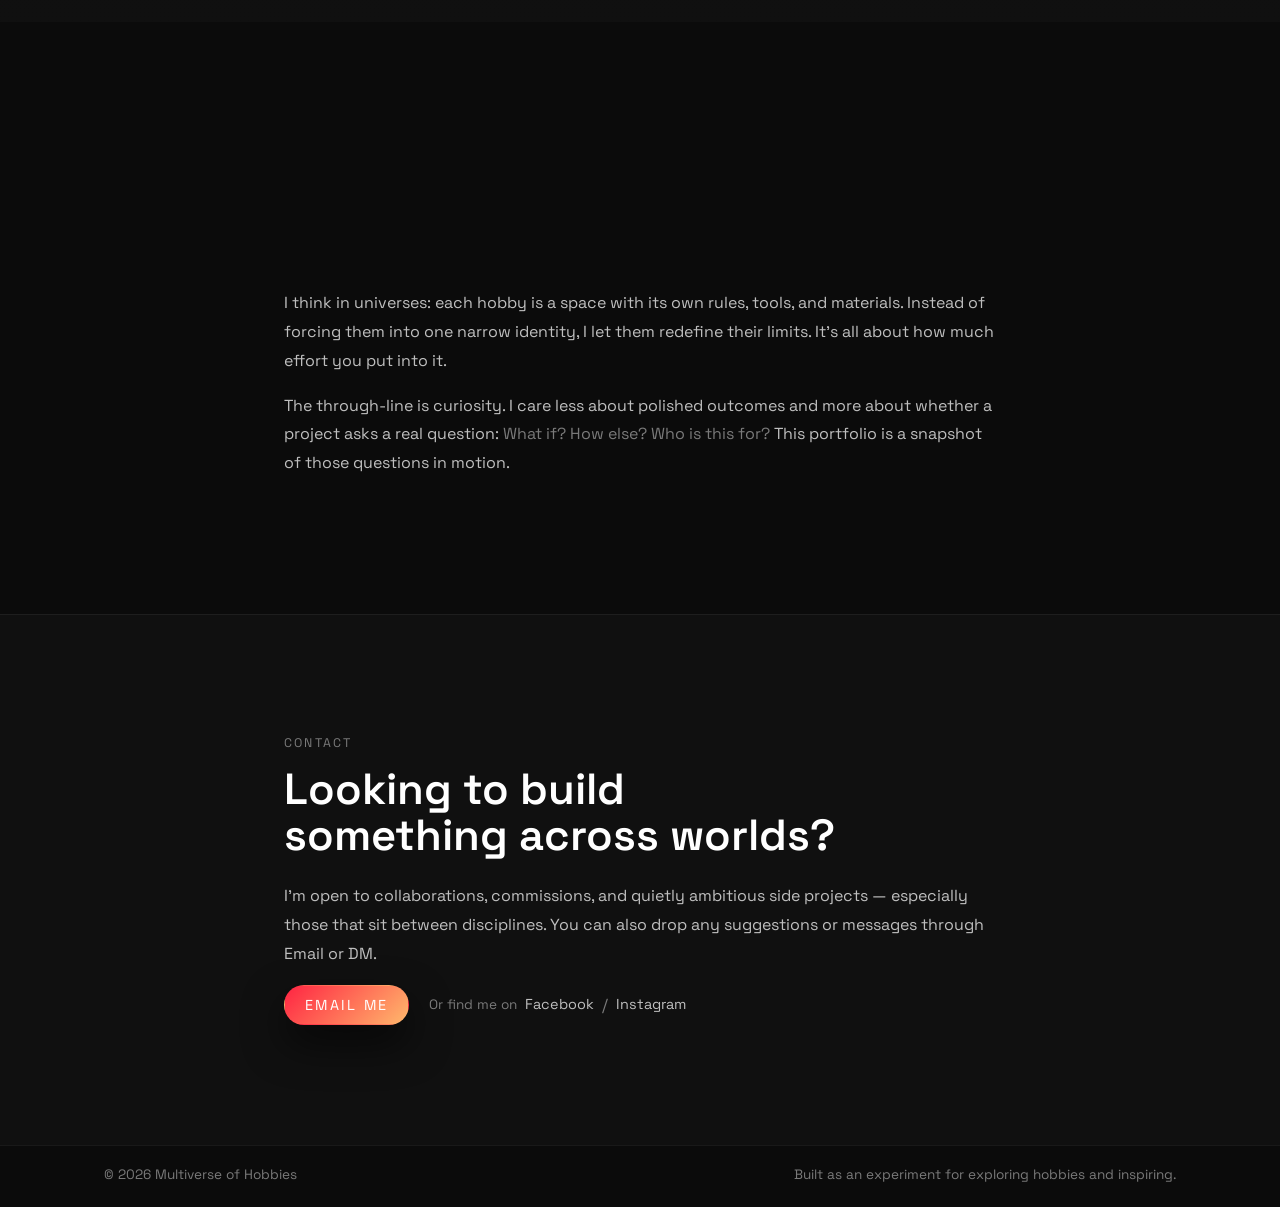
==== commit 63460c0d: "Update index.html" ====
--- a/index.html
+++ b/index.html
@@ -7,8 +7,21 @@
   <!-- Favicon Link -->
   <link rel="icon" type="image/png" href="https://img.icons8.com/?size=100&id=62038&format=png&color=000000">
   <title>The Multiverse of Hobbies</title>
-  <meta name="description" content="A premium, cinematic portfolio exploring a multiverse of creative hobbies and universes." />
-  <link rel="preconnect" href="https://fonts.googleapis.com" />
+<meta name="description" content="Tasfiq Ibrar - Portfolio showcasing puzzles, game design, creative coding, and interactive design projects.">
+<meta name="keywords" content="Tasfiq Ibrar, portfolio, puzzles, game design, creative coding, interactive design">
+<meta name="author" content="Tasfiq Ibrar">
+
+<!-- JSON-LD Structured Data -->
+<script type="application/ld+json">
+{
+  "@context": "https://schema.org",
+  "@type": "Person",
+  "name": "Tasfiq Ibrar",
+  "url": "https://tasfiq-ibrar.github.io",
+  "description": "Portfolio showcasing puzzles, game design, creative coding, and interactive design projects."
+}
+</script>
+<link rel="preconnect" href="https://fonts.googleapis.com" />
   <link rel="preconnect" href="https://fonts.gstatic.com" crossorigin />
   <link href="https://fonts.googleapis.com/css2?family=Space+Grotesk:wght@300;400;500;600;700&display=swap" rel="stylesheet" />
   <link rel="stylesheet" href="./styles.css" />
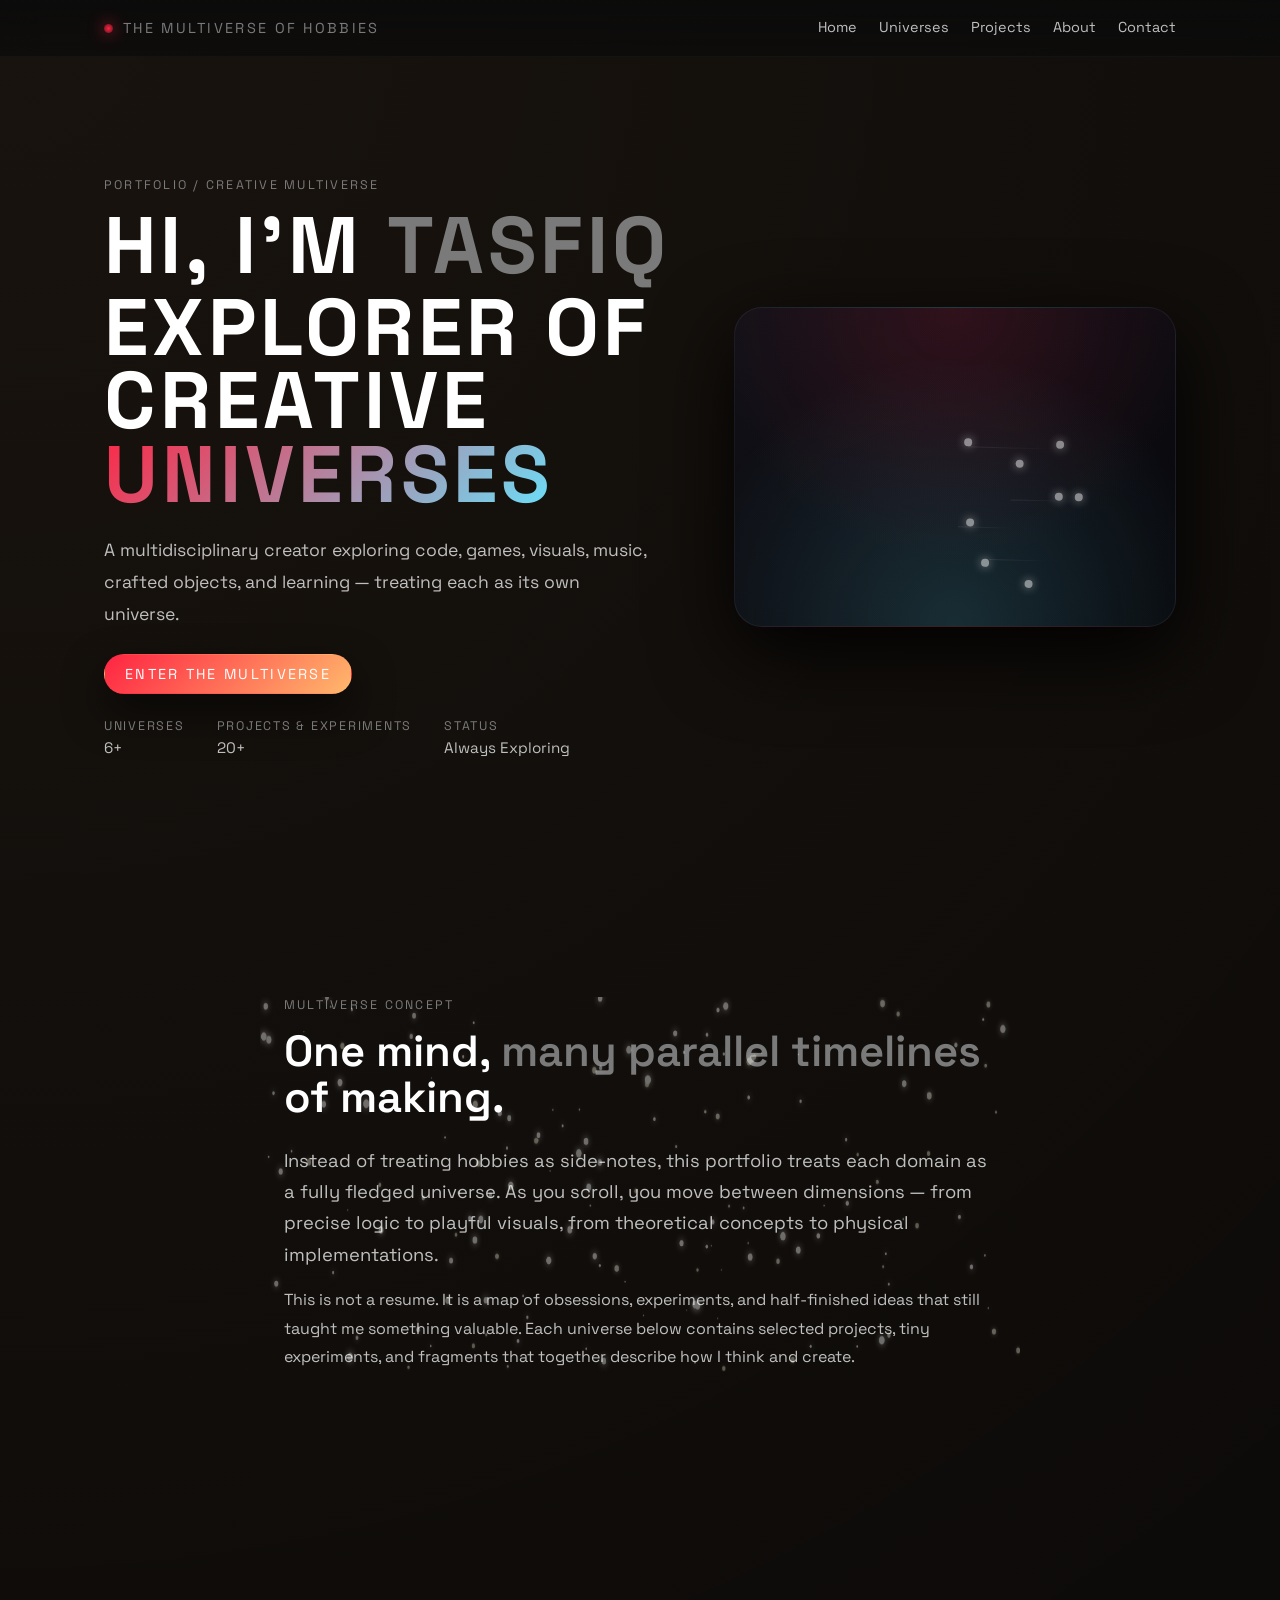
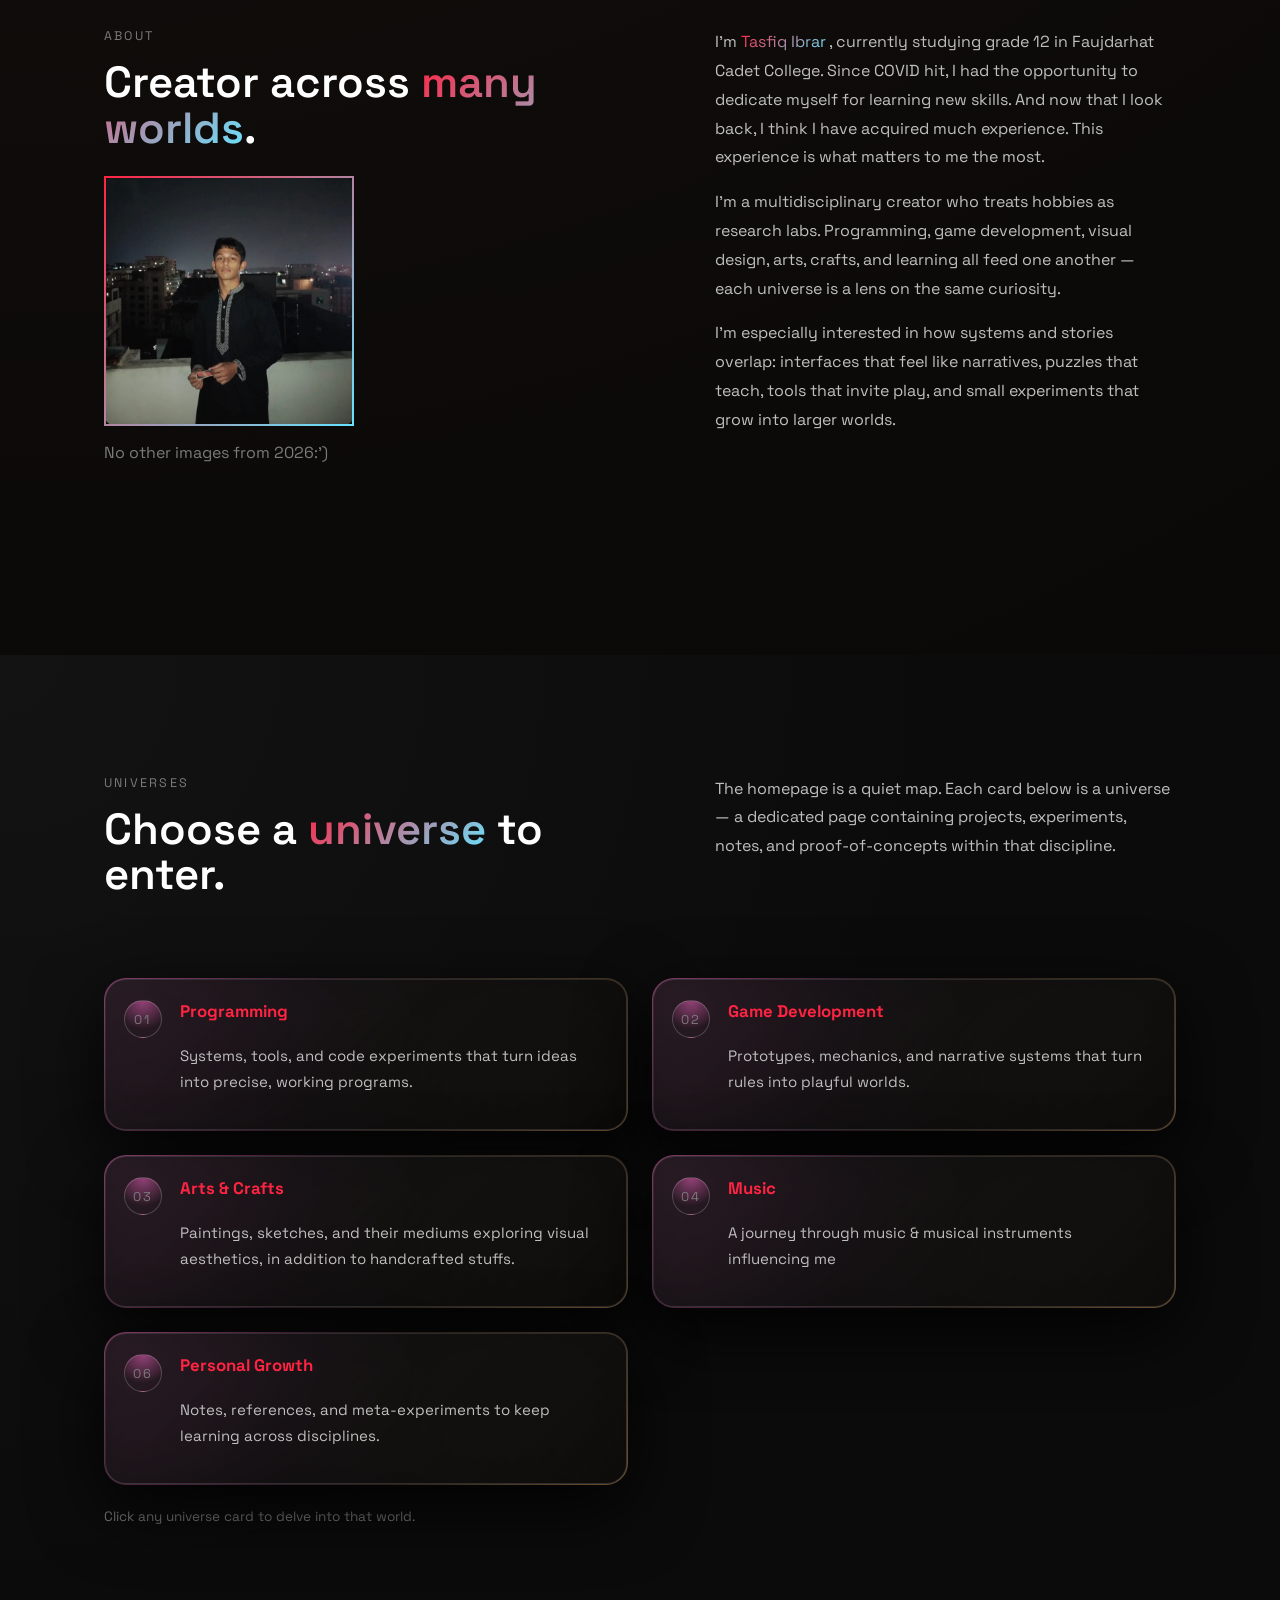
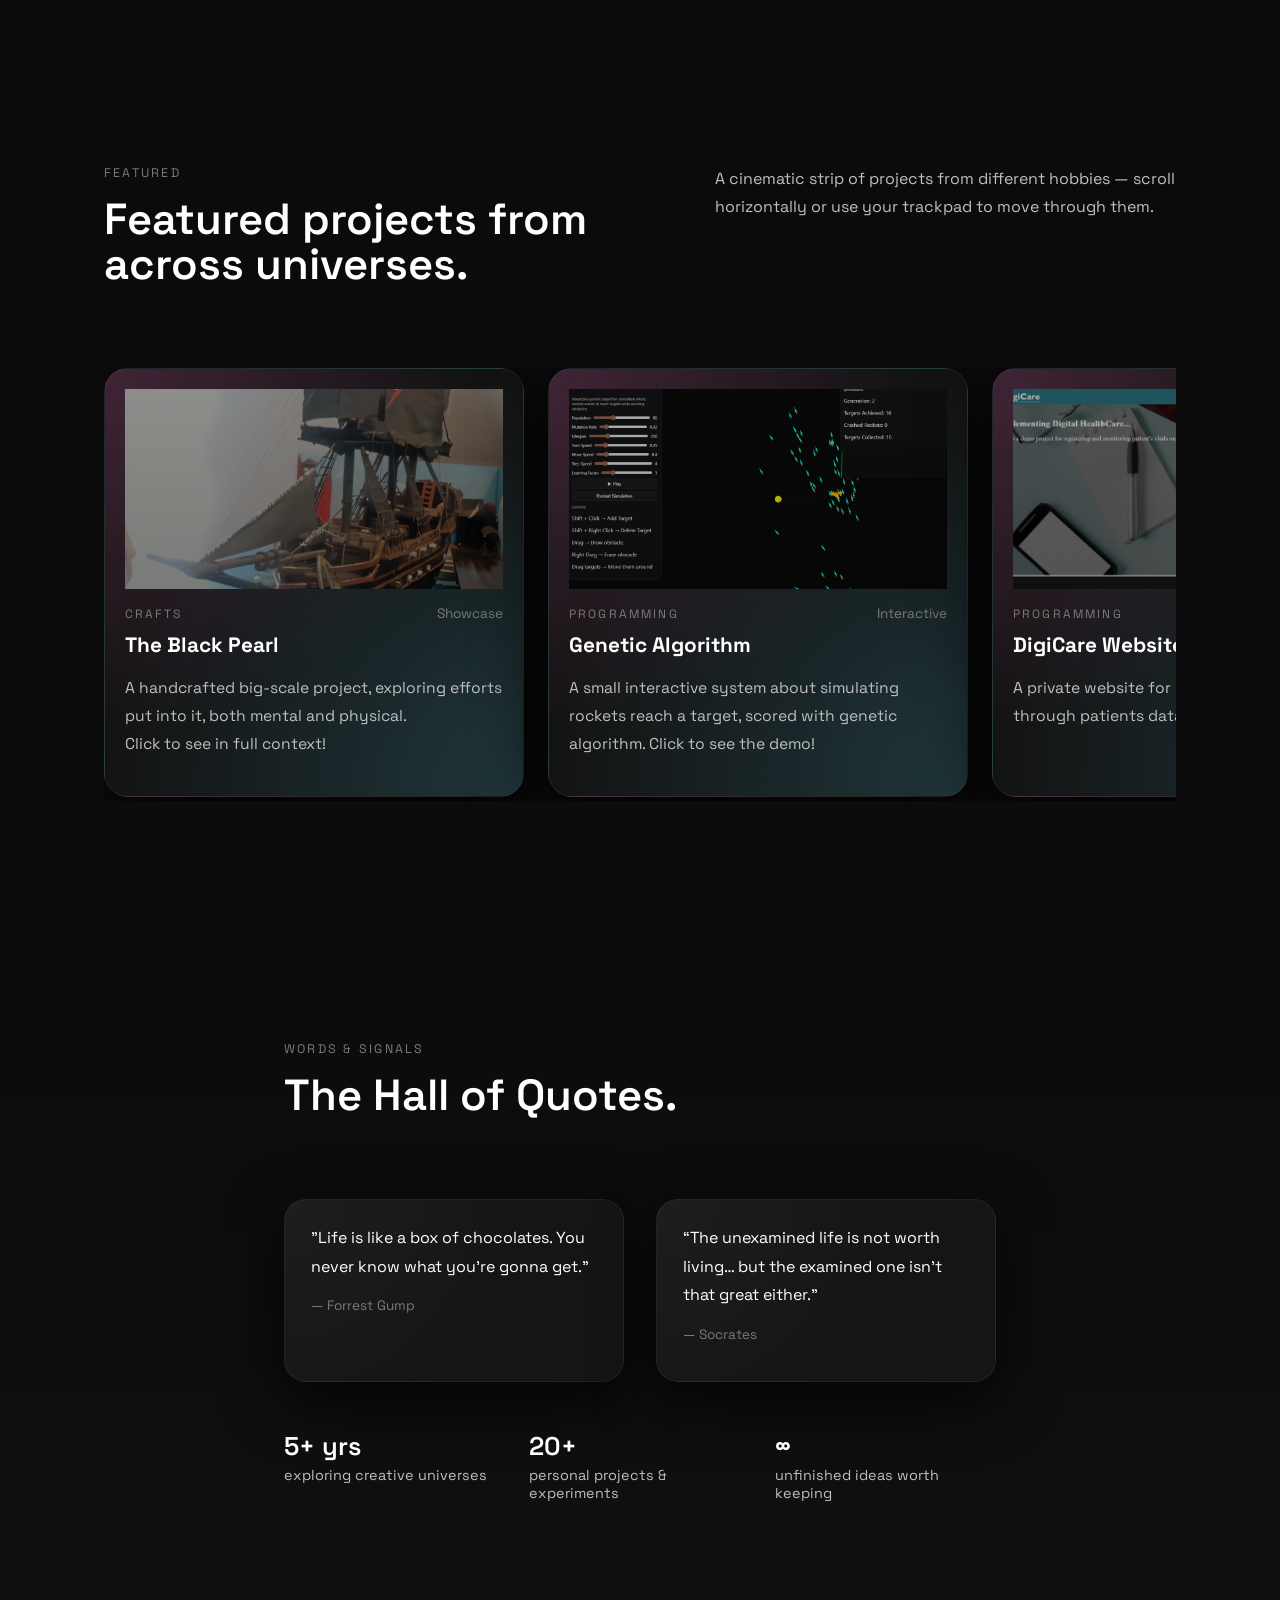
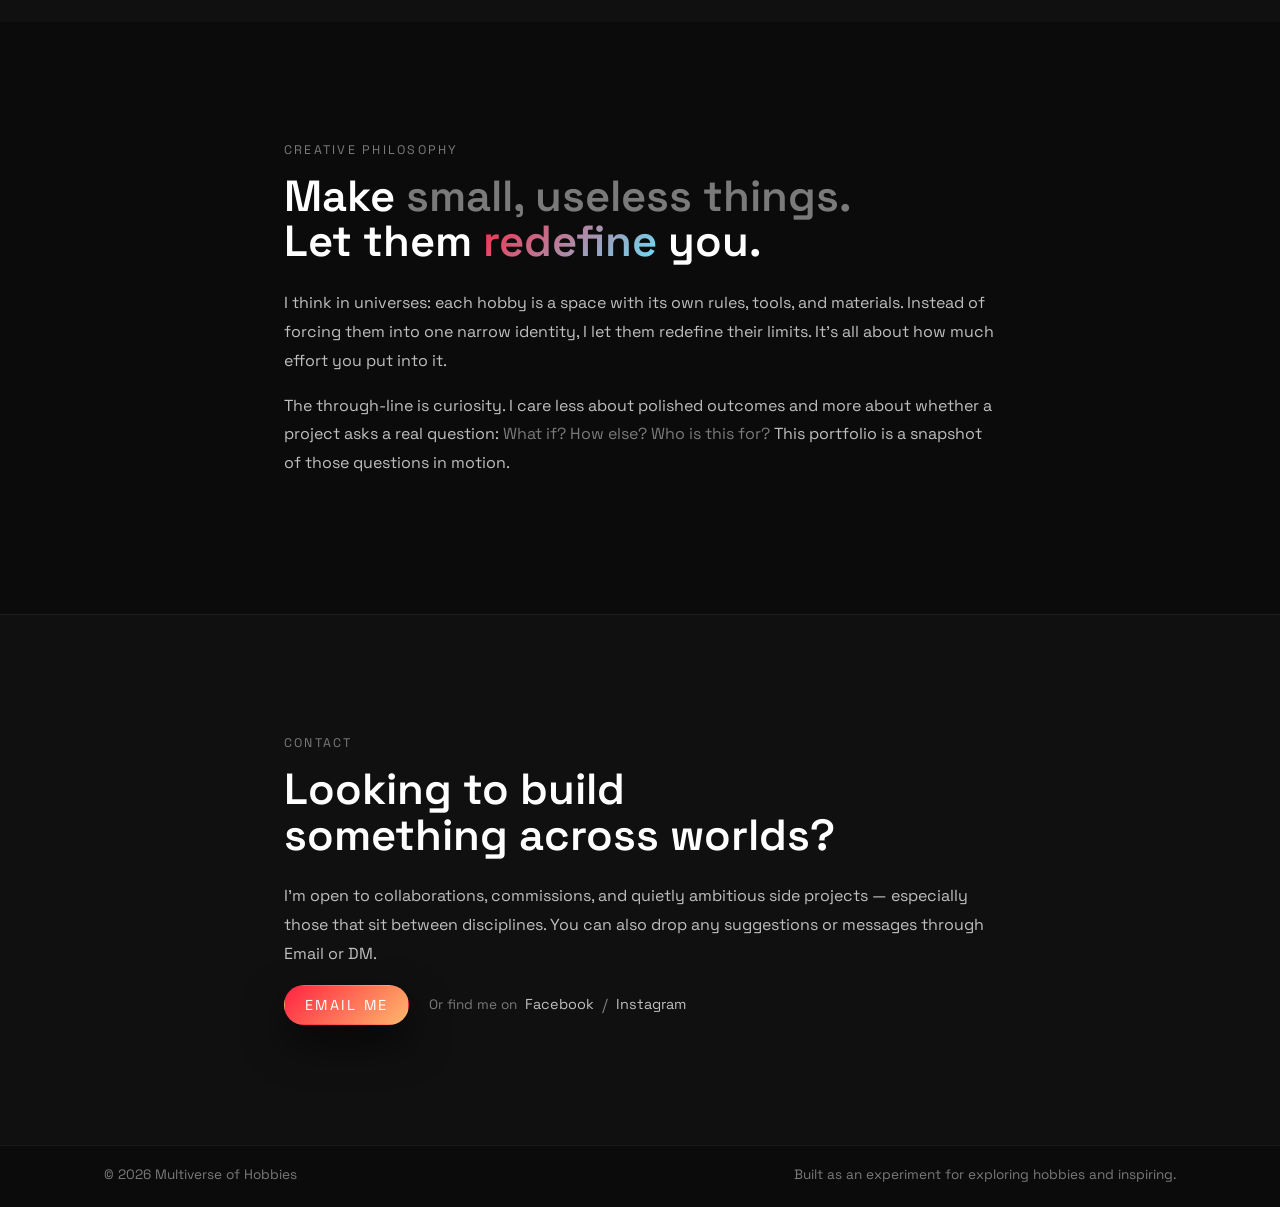
==== commit a1e20933: "Update index.html" ====
--- a/index.html
+++ b/index.html
@@ -10,7 +10,7 @@
 <meta name="description" content="Tasfiq Ibrar - Portfolio showcasing puzzles, game design, creative coding, and interactive design projects.">
 <meta name="keywords" content="Tasfiq Ibrar, portfolio, puzzles, game design, creative coding, interactive design">
 <meta name="author" content="Tasfiq Ibrar">
-
+<meta name="google-site-verification" content="lz7GYr-ckHIxKh0U2j2CFsikNk1LF2nVmrstuWUSKNA" />
 <!-- JSON-LD Structured Data -->
 <script type="application/ld+json">
 {
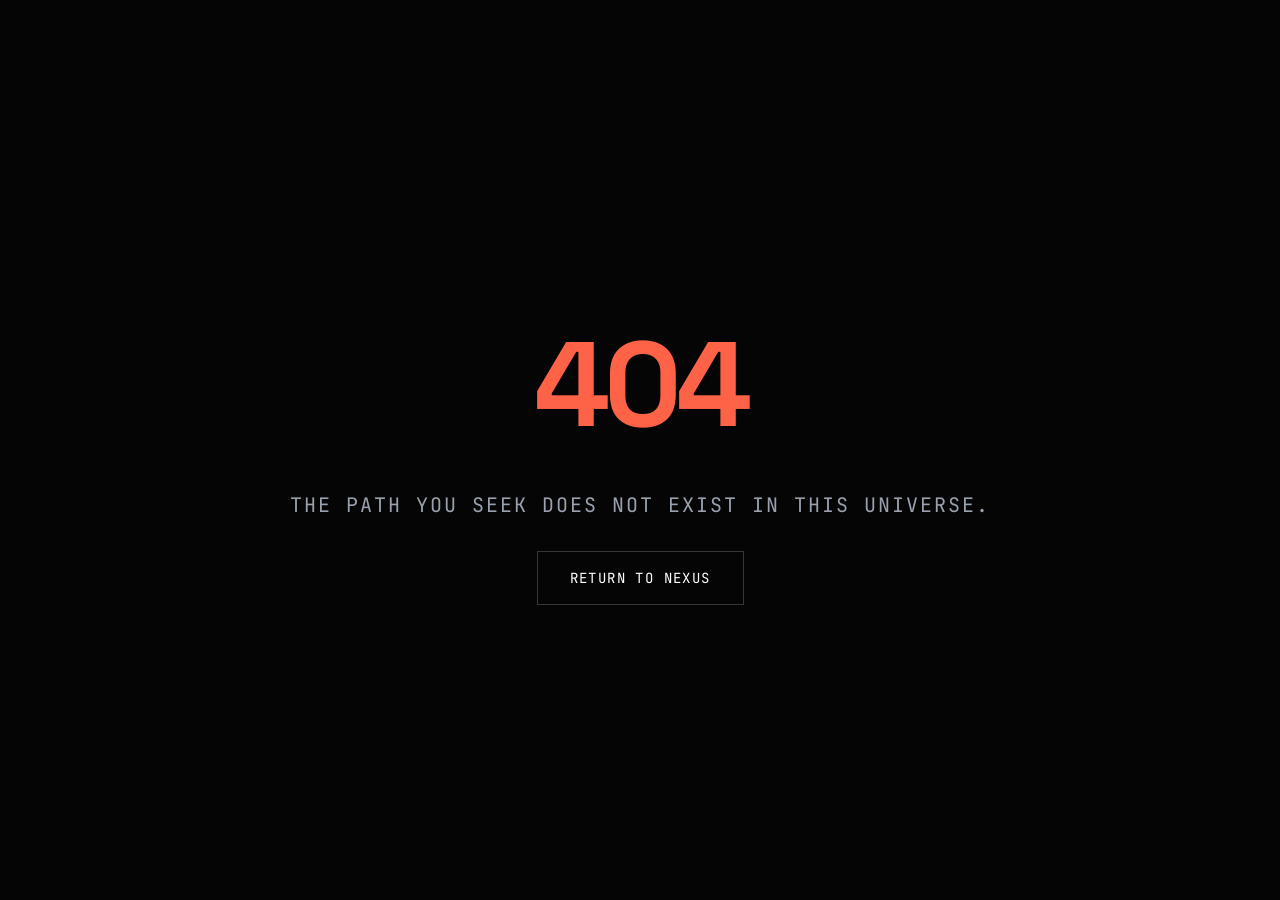
==== commit eb53b94e: "porting portfolio to v2" ====
--- a/index.html
+++ b/index.html
@@ -1,487 +1,38 @@
-  <!DOCTYPE html>
-<html lang="en">
-
-<head>
-  <meta charset="UTF-8" />
-  <meta name="viewport" content="width=device-width, initial-scale=1.0" />
-  <!-- Favicon Link -->
-  <link rel="icon" type="image/png" href="https://img.icons8.com/?size=100&id=62038&format=png&color=000000">
-  <title>The Multiverse of Hobbies</title>
-<meta name="description" content="Tasfiq Ibrar - Portfolio showcasing puzzles, game design, creative coding, and interactive design projects.">
-<meta name="keywords" content="Tasfiq Ibrar, portfolio, puzzles, game design, creative coding, interactive design">
-<meta name="author" content="Tasfiq Ibrar">
-<meta name="google-site-verification" content="lz7GYr-ckHIxKh0U2j2CFsikNk1LF2nVmrstuWUSKNA" />
-<!-- JSON-LD Structured Data -->
-<script type="application/ld+json">
-{
-  "@context": "https://schema.org",
-  "@type": "Person",
-  "name": "Tasfiq Ibrar",
-  "url": "https://tasfiq-ibrar.github.io",
-  "description": "Portfolio showcasing puzzles, game design, creative coding, and interactive design projects."
-}
-</script>
-<link rel="preconnect" href="https://fonts.googleapis.com" />
-  <link rel="preconnect" href="https://fonts.gstatic.com" crossorigin />
-  <link href="https://fonts.googleapis.com/css2?family=Space+Grotesk:wght@300;400;500;600;700&display=swap" rel="stylesheet" />
-  <link rel="stylesheet" href="./styles.css" />
-</head>
-<body>
-  <div class="page">
-    <header class="nav" data-section="nav">
-      <div class="nav__inner container">
-        <div class="nav__brand">
-          <span class="nav__logo-dot"></span>
-          <span class="nav__title">The Multiverse of Hobbies</span>
-        </div>
-        <button class="nav__toggle" aria-label="Toggle navigation">
-          <span class="nav__toggle-line"></span>
-        </button>
-        <nav class="nav__links">
-          <a href="#hero" class="nav__link">Home</a>
-          <div class="nav__dropdown">
-
-          <a href="#universes" class="nav__link">Universes</a>
-
-          <div class="nav__dropdown-menu">
-
-          <a class="link-muted" href="programming.html">Programming</a>
-          <a class="link-muted" href="gamedev.html">Gamedev</a>
-          <a class="link-muted" href="art.html">Arts & Crafts</a>
-          <a class="link-muted" href="music.html">Music</a>
-          <a class="link-muted" href="learning.html">Learning</a>
-
-          </div>
-          </div>
-          <a href="#projects" class="nav__link">Projects</a>
-          <a href="#philosophy" class="nav__link">About</a>
-          <a href="#contact" class="nav__link">Contact</a>
-        </nav>
-      </div>
-    </header>
-
-    <main>
-      <!-- Hero / Identity -->
-      <section id="hero" class="section section--hero" data-section="hero">
-        <div class="container hero__grid">
-          <div class="hero__identity reveal blur-on-reveal">
-            <p class="eyebrow">Portfolio / Creative Multiverse</p>
-            <h1 class="hero__title">
-              Hi, I'm <span class="text-muted underline-animate"><b>TASFIQ</b></span><br/>
-              <span class="hero__stacked">
-              Explorer
-              of<br />
-              Creative <span class="hero__accent">Universes</span>
-              </span>
-            </h1>
-            <p class="hero__subtitle">
-              A multidisciplinary creator exploring code, games, visuals, music, crafted objects, and learning — treating each as its own universe.
-            </p>
-            <div class="hero__actions">
-              <a href="#universes" class="button button--primary">Enter the Multiverse</a>
-            </div>
-            <div class="hero__meta">
-              <div class="hero__meta-item">
-                <span class="hero__meta-label">Universes</span>
-                <span class="hero__meta-value">6+</span>
-              </div>
-              <div class="hero__meta-item">
-                <span class="hero__meta-label">Projects & Experiments</span>
-                <span class="hero__meta-value">20+</span>
-              </div>
-              <div class="hero__meta-item">
-                <span class="hero__meta-label">Status</span>
-                <span class="hero__meta-value">Always Exploring</span>
-              </div>
-            </div>
-          </div>
-          <div class="hero__orbits reveal delayed js-parallax" data-parallax-speed="0.25">
-            <div class="constellation">
-              <span class="constellation__line" style="top:30%; left:18%; width:46%;"></span>
-              <span class="constellation__line" style="top:56%; left:40%; width:32%;"></span>
-              <span class="constellation__line" style="top:70%; left:14%; width:30%;"></span>
-              <span class="constellation__line" style="top:86%; left:30%; width:32%;"></span>
-
-              <span class="constellation__node" style="top:26%; left:16%;"></span>
-              <span class="constellation__node" style="top:26%; left:62%;"></span>
-              <span class="constellation__node" style="top:52%; left:72%;"></span>
-              <span class="constellation__node" style="top:66%; left:18%;"></span>
-
-              <span class="constellation__node" style="top:86%; left:26%;"></span>
-              <span class="constellation__node" style="top:36%; left:42%;"></span>
-              <span class="constellation__node" style="top:52%; left:62%;"></span>
-              <span class="constellation__node" style="top:96%; left:48%;"></span>
-              <!-- <a class="constellation-card js-tilt js-universe-link" href="programming.html" style="top:14%; left:8%;">
-                <div class="constellation-card__title">Programming</div>
-                <div>Systems &amp; tools that turn ideas into code.</div>
-              </a>
-
-              <a class="constellation-card js-tilt js-universe-link" href="gamedev.html" style="top:8%; right:4%;">
-                <div class="constellation-card__title">Game Dev</div>
-                <div>Worlds, rules, and playful interactions.</div>
-              </a>
-
-              <a class="constellation-card js-tilt js-universe-link" href="art.html" style="top:46%; right:3%;">
-                <div class="constellation-card__title">Visual &amp; Motion</div>
-                <div>Type, images, and animation studies.</div>
-              </a>
-
-              <a class="constellation-card js-tilt js-universe-link" href="music.html" style="bottom:5%; left:10%;">
-                <div class="constellation-card__title">Music</div>
-                <div>Loops and textures that score projects.</div>
-              </a> -->
-            </div>
-            <!-- <p class="hero__orbits-caption">
-              A small constellation of universes — follow any card to dive deeper into that world.
-            </p> -->
-          </div>
-        </div>
-      </section>
-
-      <!-- Multiverse Introduction -->
-      <section id="multiverse-intro" class="section section--intro" data-section="multiverse-intro">
-        <div class="container narrow reveal"><canvas id="starfield"></canvas>
-          <p class="eyebrow">Multiverse Concept</p>
-          <h2 class="section__title">
-            One mind, <span class="text-muted">many parallel timelines</span> of making.
-          </h2>
-          <p class="section__lede">
-            Instead of treating hobbies as side-notes, this portfolio treats each domain as a fully fledged universe.
-            As you scroll, you move between dimensions — from precise logic to playful visuals, from theoretical concepts to physical implementations.
-          </p>
-          <p class="section__body">
-            This is not a resume. It is a map of obsessions, experiments, and half-finished ideas that still taught me something valuable.
-            Each universe below contains selected projects, tiny experiments, and fragments that together describe how I think and create.
-          </p>
-        </div>
-      </section>
-
-      <!-- About / Self Section -->
-      <section id="about" class="section" data-section="about">
-        <div class="container">
-          <div class="section__header">
-            <div class="section__header-left reveal">
-              <p class="eyebrow">About</p>
-              <h2 class="section__title">
-                Creator across <span class="hero__accent">many worlds</span>.
-              </h2>
-              <div class="featured-card__media--placeholder" 
-                  style="
-                      background-image: url('images/profile.png');
-                      background-position: center;
-                      width: 250px;
-                      height: 250px;
-                      border: 2px solid; /* thickness */
-                      border-image: linear-gradient(135deg, var(--accent-2), var(--accent-3)) 1;
-                      border-radius: 12px; /* optional */
-                  ">
-              </div><p class="text-muted">No other images from 2026:')</p>
-
-            </div>
-            <div class="section__header-right reveal delayed">
-              <p class="section__body data-split-words">
-                I’m <span class="hero__accent">Tasfiq Ibrar</span> , currently studying grade 12 in Faujdarhat Cadet College. Since COVID hit, I had the opportunity to dedicate myself for learning new skills.
-                 And now that I look back, I think I have acquired much experience. This experience is what matters to me the most.
-              </p>
-              <p class="section__body data-split-words">
-                I’m a multidisciplinary creator who treats hobbies as research labs. Programming, game development, visual design, arts,
-                crafts, and learning all feed one another — each universe is a lens on the same curiosity.
-              </p>
-              <p class="section__body">
-                I’m especially interested in how <span class="underline-animate">systems and stories</span> overlap: interfaces that feel
-                like narratives, puzzles that teach, tools that invite play, and small experiments that grow into larger worlds.
-              </p>
-            </div>
-          </div>
-        </div>
-      </section>
-
-      <!-- Universe Selector Grid -->
-      <section id="universes" class="section section--universes" data-section="universes">
-        <div class="container">
-          <div class="section__header">
-            <div class="section__header-left reveal">
-              <p class="eyebrow">Universes</p>
-              <h2 class="section__title">
-                Choose a <span class="hero__accent">universe</span> to enter.
-              </h2>
-            </div>
-            <div class="section__header-right reveal delayed">
-              <p class="section__body">
-                The homepage is a quiet map. Each card below is a universe — a dedicated page containing projects, experiments, notes, and
-                proof-of-concepts within that discipline.
-              </p>
-            </div>
-          </div>
-
-          <div class="universe-grid reveal">
-            <a class="universe-card js-tilt js-universe-link" href="programming.html">
-              <div class="universe-card__inner">
-                <div class="universe-card__icon">01</div>
-                <div class="universe-card__body">
-                  <h3 class="universe-card__title">Programming</h3>
-                  <p class="universe-card__text">
-                    Systems, tools, and code experiments that turn ideas into precise, working programs.
-                  </p>
-                </div>
-              </div>
-            </a>
-
-            <a class="universe-card js-tilt js-universe-link" href="gamedev.html">
-              <div class="universe-card__inner">
-                <div class="universe-card__icon">02</div>
-                <div class="universe-card__body">
-                  <h3 class="universe-card__title">Game Development</h3>
-                  <p class="universe-card__text">
-                    Prototypes, mechanics, and narrative systems that turn rules into playful worlds.
-                  </p>
-                </div>
-              </div>
-            </a>
-
-            <a class="universe-card js-tilt js-universe-link" href="art.html">
-              <div class="universe-card__inner">
-                <div class="universe-card__icon">03</div>
-                <div class="universe-card__body">
-                  <h3 class="universe-card__title">Arts &amp; Crafts</h3>
-                  <p class="universe-card__text">
-                    Paintings, sketches, and their mediums exploring visual aesthetics, in addition to handcrafted stuffs.
-                  </p>
-                </div>
-              </div>
-            </a>
-
-            <a class="universe-card js-tilt js-universe-link" href="music.html">
-              <div class="universe-card__inner">
-                <div class="universe-card__icon">04</div>
-                <div class="universe-card__body">
-                  <h3 class="universe-card__title">Music</h3>
-                  <p class="universe-card__text">
-                    A journey through music &amp; musical instruments influencing me
-                  </p>
-                </div>
-              </div>
-            </a>
-
-            <a class="universe-card js-tilt js-universe-link" href="learning.html">
-              <div class="universe-card__inner">
-                <div class="universe-card__icon">06</div>
-                <div class="universe-card__body">
-                  <h3 class="universe-card__title">Personal Growth</h3>
-                  <p class="universe-card__text">
-                    Notes, references, and meta-experiments to keep learning across disciplines.
-                  </p>
-                </div>
-              </div>
-            </a>
-          </div>
-
-          <div class="universe-selector__hint">
-            Click any universe card to delve into that world.
-          </div>
-        </div>
-      </section>
-
-      <!-- Featured Experiments (Horizontal Scroll) -->
-      <section id="projects" class="section section--featured" data-section="projects">
-        <div class="container">
-          <div class="section__header">
-            <div class="section__header-left reveal">
-              <p class="eyebrow">Featured</p>
-              <h2 class="section__title">Featured projects from across universes.</h2>
-            </div>
-            <div class="section__header-right reveal delayed">
-              <p class="section__body">
-                A cinematic strip of projects from different hobbies — scroll horizontally or use your trackpad to move through them.
-              </p>
-            </div>
-          </div>
-
-          <div class="featured-strip js-horizontal-scroll">
-            <div class="featured-strip__inner">
-              <article class="featured-card js-tilt reveal"><a href="art.html#projects">
-                <div class="featured-card__media--placeholder" style=" 
-                background-image:
-                linear-gradient(
-                  rgba(0,0,0,0.25),
-                  rgba(0,0,0,0.35)
-                ),url('images/ship.png');"></div>
-                <div class="featured-card__body">
-                  <div class="featured-card__meta">
-                    <span class="tag">Crafts</span>
-                    <span class="meta-text">Showcase</span>
-                  </div>
-                  <h3 class="featured-card__title">The Black Pearl</h3>
-                  <p class="featured-card__text">
-                    A handcrafted big-scale project, exploring efforts put into it, both mental and physical.<br/>
-                    Click to see in full context!
-                  </p>
-                </div></a>
-              </article>
-
-              <article class="featured-card js-tilt reveal delayed">
-                <div class="featured-card__media--placeholder" style=" 
-                background-image:
-                linear-gradient(
-                  rgba(0,0,0,0.25),
-                  rgba(0,0,0,0.35)
-                ),url('images/gen_alg.png');"></div>
-                <div class="featured-card__body">
-                  <div class="featured-card__meta">
-                    <span class="tag">Programming</span>
-                    <span class="meta-text">Interactive</span>
-                  </div>
-                  <h3 class="featured-card__title">Genetic Algorithm</h3>
-                  <p class="featured-card__text">
-                    A small interactive system about simulating rockets reach a target, scored with genetic algorithm. Click to see the demo!
-                  </p>
-                </div>
-              </article>
-
-              <article class="featured-card js-tilt reveal">
-                <div class="featured-card__media--placeholder" style=" 
-                background-image:
-                linear-gradient(
-                  rgba(0,0,0,0.25),
-                  rgba(0,0,0,0.35)
-                ),url('images/digicare.png');"></div>
-                <div class="featured-card__body">
-                  <div class="featured-card__meta">
-                    <span class="tag">Programming</span>
-                    <span class="meta-text">Hybrid</span>
-                  </div>
-                  <h3 class="featured-card__title">DigiCare Website</h3>
-                  <p class="featured-card__text">
-                    A private website for hospitals for searching through patients data and getting live updates.
-                  </p>
-                </div>
-              </article>
-
-            <article class="featured-card reveal js-tilt"><a href="projects/chord.html" target="_blank">
-              <!-- <div class="card__media card__media--placeholder">Tape Loop Studies</div> -->
-                <div class="featured-card__media--placeholder" style=" 
-                background-image:
-                linear-gradient(
-                  rgba(0,0,0,0.25),
-                  rgba(0,0,0,0.35)
-                ),url('images/music_gen.png');
-                background-position: bottom;"></div>
-              <div class="featured-card__body">
-                <div class="featured-card__meta">
-                  <span class="tag">Loops</span>
-                  <span class="meta-text">Analog / Digital</span>
-                </div>
-                <h3 class="featured-card__title">Proceural Music Generator</h3>
-                <p class="featured-card__text">
-                  Experiments with repeating fragments and slow drift, exploring how subtle variation affects mood and attention. Click to see the demo!
-                </p>
-              </div></a>
-            </article>
-            </div>
-          </div>
-        </div>
-      </section>
-
-      <!-- Testimonials / Achievements -->
-      <section id="testimonials" class="section section--testimonials" data-section="testimonials">
-        <div class="container narrow">
-          <div class="section__header">
-            <div class="section__header-left reveal">
-              <p class="eyebrow">Words &amp; Signals</p>
-              <h2 class="section__title">The Hall of Quotes.</h2>
-            </div>
-          </div>
-
-          <div class="testimonial-grid">
-            <article class="testimonial reveal">
-              <p class="testimonial__quote">
-                "Life is like a box of chocolates. You never know what you're gonna get."
-              <p class="testimonial__meta">— Forrest Gump</p>
-            </article>
-
-            <article class="testimonial reveal delayed">
-              <p class="testimonial__quote">
-                “The unexamined life is not worth living… but the examined one isn’t that great either.”
-              </p>
-              <p class="testimonial__meta">— Socrates</p>
-            </article>
-          </div>
-
-          <div class="stats-grid reveal">
-            <div class="stat">
-              <div class="stat__value">5+ yrs</div>
-              <div class="stat__label">exploring creative universes</div>
-            </div>
-            <div class="stat">
-              <div class="stat__value">20+</div>
-              <div class="stat__label">personal projects &amp; experiments</div>
-            </div>
-            <div class="stat">
-              <div class="stat__value">∞</div>
-              <div class="stat__label">unfinished ideas worth keeping</div>
-            </div>
-          </div>
-        </div>
-      </section>
-
-      <!-- Creative Philosophy -->
-      <section id="philosophy" class="section section--philosophy" data-section="philosophy">
-        <div class="container narrow">
-          <p class="eyebrow reveal">Creative Philosophy</p>
-          <h2 class="section__title reveal">
-            Make <span class="text-muted">small, useless things.</span><br />
-            Let them <span class="hero__accent">redefine</span> you.
-          </h2>
-          <div class="philosophy__body">
-            <p class="section__body reveal">
-              I think in universes: each hobby is a space with its own rules, tools, and materials. Instead of forcing them into one
-              narrow identity, I let them redefine their limits. It's all about how much effort you put into it.
-            </p>
-            <p class="section__body reveal delayed">
-              The through-line is curiosity. I care less about polished outcomes and more about whether a project asks a real question:
-              <span class="text-muted">What if? How else? Who is this for?</span> This portfolio is a snapshot of those questions in motion.
-            </p>
-          </div>
-        </div>
-      </section>
-
-      <!-- Contact / Collaboration -->
-      <section id="contact" class="section section--contact" data-section="contact">
-        <div class="container narrow">
-          <p class="eyebrow reveal">Contact</p>
-          <h2 class="section__title reveal">
-            Looking to build<br />
-            something across worlds?
-          </h2>
-          <p class="section__body reveal">
-            I’m open to collaborations, commissions, and quietly ambitious side projects — especially those that sit between disciplines.
-            You can also drop any suggestions or messages through Email or DM.
-          </p>
-          <div class="contact__actions reveal delayed">
-            <a href="mailto:tasfiq3432@gmail.com" class="button button--primary">Email me</a>
-            <div class="contact__meta">
-              <span class="meta-text">Or find me on</span>
-              <a href="https://www.facebook.com/tasfiq.ibrar/" class="link-muted">Facebook</a>
-              <span class="meta-separator">/</span>
-              <a href="https://www.instagram.com/_t_as_fiq/" class="link-muted">Instagram</a>
-            </div>
-          </div>
-        </div>
-      </section>
-    </main>
-
-    <footer class="footer">
-      <div class="container footer__inner">
-        <span class="meta-text">&copy; <span id="year"></span> Multiverse of Hobbies</span>
-        <span class="meta-text">Built as an experiment for exploring hobbies and inspiring.</span>
-      </div>
-    </footer>
-  </div>
-
-  <div class="cursor-glow" aria-hidden="true"></div>
-  <div class="scroll-progress" aria-hidden="true"></div>
-
-  <script src="./script.js"></script>
-</body>
-</html>
-
+<!doctype html>
+<html lang="en">
+  <head>
+  <meta charset="UTF-8" />
+  <meta name="viewport" content="width=device-width, initial-scale=1.0" />
+  <!-- Favicon Link -->
+  <link rel="icon" type="image/png" href="https://img.icons8.com/?size=100&id=3sgPu_H7LVTD&format=png&color=000000">
+  <title>A Cinematic Portfolio</title>
+<meta name="description" content="Tasfiq Ibrar - Portfolio showcasing puzzles, game design, creative coding, and interactive design projects.">
+<meta name="keywords" content="Tasfiq Ibrar, portfolio, puzzles, game design, creative coding, interactive design">
+<meta name="author" content="Tasfiq Ibrar">
+<meta name="google-site-verification" content="lz7GYr-ckHIxKh0U2j2CFsikNk1LF2nVmrstuWUSKNA" />
+<!-- JSON-LD Structured Data -->
+<script type="application/ld+json">
+{
+  "@context": "https://schema.org",
+  "@type": "Person",
+  "name": "Tasfiq Ibrar",
+  "url": "https://tasfiq-ibrar.github.io",
+  "description": "Portfolio showcasing puzzles, game design, creative coding, and interactive design projects."
+}
+</script>
+<!-- Preload critical assets -->
+<link rel="preload" href="/assets/index-DV-yVNX9.css" as="style">
+<link rel="preload" href="/assets/index-DbzzPfS0.js" as="script">
+
+<!-- Load CSS -->
+<link rel="stylesheet" crossorigin href="/assets/index-DV-yVNX9.css">
+
+<!-- Load JS without blocking -->
+<script type="module" defer crossorigin src="/assets/index-DbzzPfS0.js"></script>
+
+  </head>
+  <body>
+    <div id="root"></div>
+  </body>
+</html>
+
--- a/assets/index-DV-yVNX9.css
+++ b/assets/index-DV-yVNX9.css
@@ -0,0 +1 @@
+@import"https://fonts.googleapis.com/css2?family=Space+Grotesk:wght@300;400;500;600;700;800;900&family=JetBrains+Mono:wght@300;400;500;700&family=Syne:wght@700;800&family=Exo+2:wght@400;700;900&display=swap";/*! tailwindcss v4.3.0 | MIT License | https://tailwindcss.com */@layer properties{@supports (((-webkit-hyphens:none)) and (not (margin-trim:inline))) or ((-moz-orient:inline) and (not (color:rgb(from red r g b)))){*,:before,:after,::backdrop{--tw-translate-x:0;--tw-translate-y:0;--tw-translate-z:0;--tw-scale-x:1;--tw-scale-y:1;--tw-scale-z:1;--tw-rotate-x:initial;--tw-rotate-y:initial;--tw-rotate-z:initial;--tw-skew-x:initial;--tw-skew-y:initial;--tw-space-y-reverse:0;--tw-border-style:solid;--tw-gradient-position:initial;--tw-gradient-from:#0000;--tw-gradient-via:#0000;--tw-gradient-to:#0000;--tw-gradient-stops:initial;--tw-gradient-via-stops:initial;--tw-gradient-from-position:0%;--tw-gradient-via-position:50%;--tw-gradient-to-position:100%;--tw-leading:initial;--tw-font-weight:initial;--tw-tracking:initial;--tw-shadow:0 0 #0000;--tw-shadow-color:initial;--tw-shadow-alpha:100%;--tw-inset-shadow:0 0 #0000;--tw-inset-shadow-color:initial;--tw-inset-shadow-alpha:100%;--tw-ring-color:initial;--tw-ring-shadow:0 0 #0000;--tw-inset-ring-color:initial;--tw-inset-ring-shadow:0 0 #0000;--tw-ring-inset:initial;--tw-ring-offset-width:0px;--tw-ring-offset-color:#fff;--tw-ring-offset-shadow:0 0 #0000;--tw-blur:initial;--tw-brightness:initial;--tw-contrast:initial;--tw-grayscale:initial;--tw-hue-rotate:initial;--tw-invert:initial;--tw-opacity:initial;--tw-saturate:initial;--tw-sepia:initial;--tw-drop-shadow:initial;--tw-drop-shadow-color:initial;--tw-drop-shadow-alpha:100%;--tw-drop-shadow-size:initial;--tw-backdrop-blur:initial;--tw-backdrop-brightness:initial;--tw-backdrop-contrast:initial;--tw-backdrop-grayscale:initial;--tw-backdrop-hue-rotate:initial;--tw-backdrop-invert:initial;--tw-backdrop-opacity:initial;--tw-backdrop-saturate:initial;--tw-backdrop-sepia:initial;--tw-duration:initial;--tw-ease:initial}}}@layer theme{:root,:host{--font-sans:"Space Grotesk", "Inter", sans-serif;--font-mono:"JetBrains Mono", monospace;--color-gray-400:oklch(70.7% .022 261.325);--color-zinc-400:oklch(70.5% .015 286.067);--color-zinc-500:oklch(55.2% .016 285.938);--color-neutral-400:oklch(70.8% 0 0);--color-stone-100:oklch(97% .001 106.424);--color-stone-200:oklch(92.3% .003 48.717);--color-stone-300:oklch(86.9% .005 56.366);--color-stone-400:oklch(70.9% .01 56.259);--color-stone-500:oklch(55.3% .013 58.071);--color-stone-900:oklch(21.6% .006 56.043);--color-black:#000;--color-white:#fff;--spacing:.25rem;--container-xs:20rem;--container-sm:24rem;--container-lg:32rem;--container-xl:36rem;--container-2xl:42rem;--container-3xl:48rem;--container-4xl:56rem;--container-5xl:64rem;--container-6xl:72rem;--text-xs:.75rem;--text-xs--line-height:calc(1 / .75);--text-sm:.875rem;--text-sm--line-height:calc(1.25 / .875);--text-base:1rem;--text-base--line-height: 1.5 ;--text-lg:1.125rem;--text-lg--line-height:calc(1.75 / 1.125);--text-xl:1.25rem;--text-xl--line-height:calc(1.75 / 1.25);--text-2xl:1.5rem;--text-2xl--line-height:calc(2 / 1.5);--text-3xl:1.875rem;--text-3xl--line-height: 1.2 ;--text-4xl:2.25rem;--text-4xl--line-height:calc(2.5 / 2.25);--text-6xl:3.75rem;--text-6xl--line-height:1;--text-7xl:4.5rem;--text-7xl--line-height:1;--text-8xl:6rem;--text-8xl--line-height:1;--font-weight-extralight:200;--font-weight-light:300;--font-weight-normal:400;--font-weight-medium:500;--font-weight-semibold:600;--font-weight-bold:700;--font-weight-black:900;--tracking-tighter:-.05em;--tracking-tight:-.025em;--tracking-wide:.025em;--tracking-wider:.05em;--tracking-widest:.1em;--leading-tight:1.25;--leading-normal:1.5;--leading-relaxed:1.625;--radius-md:.375rem;--radius-lg:.5rem;--radius-xl:.75rem;--radius-2xl:1rem;--radius-3xl:1.5rem;--ease-out:cubic-bezier(0, 0, .2, 1);--animate-spin:spin 1s linear infinite;--animate-ping:ping 1s cubic-bezier(0, 0, .2, 1) infinite;--animate-pulse:pulse 2s cubic-bezier(.4, 0, .6, 1) infinite;--animate-bounce:bounce 1s infinite;--blur-sm:8px;--blur-md:12px;--blur-xl:24px;--default-transition-duration:.15s;--default-transition-timing-function:cubic-bezier(.4, 0, .2, 1);--default-font-family:var(--font-sans);--default-mono-font-family:var(--font-mono);--font-display:"Exo 2", sans-serif;--font-syne:"Syne", sans-serif}}@layer base{*,:after,:before,::backdrop{box-sizing:border-box;border:0 solid;margin:0;padding:0}::file-selector-button{box-sizing:border-box;border:0 solid;margin:0;padding:0}html,:host{-webkit-text-size-adjust:100%;-moz-tab-size:4;tab-size:4;line-height:1.5;font-family:var(--default-font-family,ui-sans-serif, system-ui, sans-serif, "Apple Color Emoji", "Segoe UI Emoji", "Segoe UI Symbol", "Noto Color Emoji");font-feature-settings:var(--default-font-feature-settings,normal);font-variation-settings:var(--default-font-variation-settings,normal);-webkit-tap-highlight-color:transparent}hr{height:0;color:inherit;border-top-width:1px}abbr:where([title]){-webkit-text-decoration:underline dotted;text-decoration:underline dotted}h1,h2,h3,h4,h5,h6{font-size:inherit;font-weight:inherit}a{color:inherit;-webkit-text-decoration:inherit;text-decoration:inherit}b,strong{font-weight:bolder}code,kbd,samp,pre{font-family:var(--default-mono-font-family,ui-monospace, SFMono-Regular, Menlo, Monaco, Consolas, "Liberation Mono", "Courier New", monospace);font-feature-settings:var(--default-mono-font-feature-settings,normal);font-variation-settings:var(--default-mono-font-variation-settings,normal);font-size:1em}small{font-size:80%}sub,sup{vertical-align:baseline;font-size:75%;line-height:0;position:relative}sub{bottom:-.25em}sup{top:-.5em}table{text-indent:0;border-color:inherit;border-collapse:collapse}:-moz-focusring{outline:auto}progress{vertical-align:baseline}summary{display:list-item}ol,ul,menu{list-style:none}img,svg,video,canvas,audio,iframe,embed,object{vertical-align:middle;display:block}img,video{max-width:100%;height:auto}button,input,select,optgroup,textarea{font:inherit;font-feature-settings:inherit;font-variation-settings:inherit;letter-spacing:inherit;color:inherit;opacity:1;background-color:#0000;border-radius:0}::file-selector-button{font:inherit;font-feature-settings:inherit;font-variation-settings:inherit;letter-spacing:inherit;color:inherit;opacity:1;background-color:#0000;border-radius:0}:where(select:is([multiple],[size])) optgroup{font-weight:bolder}:where(select:is([multiple],[size])) optgroup option{padding-inline-start:20px}::file-selector-button{margin-inline-end:4px}::placeholder{opacity:1}@supports (not ((-webkit-appearance:-apple-pay-button))) or (contain-intrinsic-size:1px){::placeholder{color:currentColor}@supports (color:color-mix(in lab,red,red)){::placeholder{color:color-mix(in oklab,currentcolor 50%,transparent)}}}textarea{resize:vertical}::-webkit-search-decoration{-webkit-appearance:none}::-webkit-date-and-time-value{min-height:1lh;text-align:inherit}::-webkit-datetime-edit{display:inline-flex}::-webkit-datetime-edit-fields-wrapper{padding:0}::-webkit-datetime-edit{padding-block:0}::-webkit-datetime-edit-year-field{padding-block:0}::-webkit-datetime-edit-month-field{padding-block:0}::-webkit-datetime-edit-day-field{padding-block:0}::-webkit-datetime-edit-hour-field{padding-block:0}::-webkit-datetime-edit-minute-field{padding-block:0}::-webkit-datetime-edit-second-field{padding-block:0}::-webkit-datetime-edit-millisecond-field{padding-block:0}::-webkit-datetime-edit-meridiem-field{padding-block:0}::-webkit-calendar-picker-indicator{line-height:1}:-moz-ui-invalid{box-shadow:none}button,input:where([type=button],[type=reset],[type=submit]){-webkit-appearance:button;-moz-appearance:button;appearance:button}::file-selector-button{-webkit-appearance:button;-moz-appearance:button;appearance:button}::-webkit-inner-spin-button{height:auto}::-webkit-outer-spin-button{height:auto}[hidden]:where(:not([hidden=until-found])){display:none!important}}@layer components;@layer utilities{.pointer-events-auto{pointer-events:auto}.pointer-events-none{pointer-events:none}.visible{visibility:visible}.absolute{position:absolute}.fixed{position:fixed}.relative{position:relative}.static{position:static}.inset-0{inset:calc(var(--spacing) * 0)}.inset-\[8vh\]{top:8vh;right:8vh;bottom:8vh;left:8vh}.inset-x-0{inset-inline:calc(var(--spacing) * 0)}.inset-y-0{inset-block:calc(var(--spacing) * 0)}.top-0{top:calc(var(--spacing) * 0)}.top-2{top:calc(var(--spacing) * 2)}.top-3{top:calc(var(--spacing) * 3)}.top-4{top:calc(var(--spacing) * 4)}.top-6{top:calc(var(--spacing) * 6)}.right-0{right:calc(var(--spacing) * 0)}.right-2{right:calc(var(--spacing) * 2)}.right-3{right:calc(var(--spacing) * 3)}.right-4{right:calc(var(--spacing) * 4)}.right-6{right:calc(var(--spacing) * 6)}.right-\[-3px\]{right:-3px}.bottom-0{bottom:calc(var(--spacing) * 0)}.bottom-3{bottom:calc(var(--spacing) * 3)}.bottom-4{bottom:calc(var(--spacing) * 4)}.bottom-10{bottom:calc(var(--spacing) * 10)}.bottom-16{bottom:calc(var(--spacing) * 16)}.bottom-\[-5px\]{bottom:-5px}.bottom-\[12\%\]{bottom:12%}.left-0{left:calc(var(--spacing) * 0)}.left-1\/2{left:50%}.left-4{left:calc(var(--spacing) * 4)}.left-6{left:calc(var(--spacing) * 6)}.left-\[3px\]{left:3px}.z-0{z-index:0}.z-10{z-index:10}.z-15{z-index:15}.z-20{z-index:20}.z-25{z-index:25}.z-30{z-index:30}.z-40{z-index:40}.z-50{z-index:50}.z-\[26\]{z-index:26}.z-\[100\]{z-index:100}.z-\[199\]{z-index:199}.z-\[200\]{z-index:200}.z-\[300\]{z-index:300}.col-span-12{grid-column:span 12/span 12}.mx-auto{margin-inline:auto}.my-4{margin-block:calc(var(--spacing) * 4)}.mt-1{margin-top:calc(var(--spacing) * 1)}.mt-2{margin-top:calc(var(--spacing) * 2)}.mt-3{margin-top:calc(var(--spacing) * 3)}.mt-3\.5{margin-top:calc(var(--spacing) * 3.5)}.mt-4{margin-top:calc(var(--spacing) * 4)}.mt-6{margin-top:calc(var(--spacing) * 6)}.mt-12{margin-top:calc(var(--spacing) * 12)}.mr-1{margin-right:calc(var(--spacing) * 1)}.mr-2{margin-right:calc(var(--spacing) * 2)}.mb-1{margin-bottom:calc(var(--spacing) * 1)}.mb-1\.5{margin-bottom:calc(var(--spacing) * 1.5)}.mb-2{margin-bottom:calc(var(--spacing) * 2)}.mb-3{margin-bottom:calc(var(--spacing) * 3)}.mb-4{margin-bottom:calc(var(--spacing) * 4)}.mb-6{margin-bottom:calc(var(--spacing) * 6)}.mb-8{margin-bottom:calc(var(--spacing) * 8)}.mb-10{margin-bottom:calc(var(--spacing) * 10)}.mb-12{margin-bottom:calc(var(--spacing) * 12)}.mb-16{margin-bottom:calc(var(--spacing) * 16)}.mb-20{margin-bottom:calc(var(--spacing) * 20)}.mb-24{margin-bottom:calc(var(--spacing) * 24)}.line-clamp-2{-webkit-line-clamp:2;-webkit-box-orient:vertical;display:-webkit-box;overflow:hidden}.block{display:block}.flex{display:flex}.grid{display:grid}.hidden{display:none}.inline-block{display:inline-block}.h-1{height:calc(var(--spacing) * 1)}.h-1\.5{height:calc(var(--spacing) * 1.5)}.h-2{height:calc(var(--spacing) * 2)}.h-2\.5{height:calc(var(--spacing) * 2.5)}.h-5\.5{height:calc(var(--spacing) * 5.5)}.h-6{height:calc(var(--spacing) * 6)}.h-7{height:calc(var(--spacing) * 7)}.h-8{height:calc(var(--spacing) * 8)}.h-9{height:calc(var(--spacing) * 9)}.h-11{height:calc(var(--spacing) * 11)}.h-14{height:calc(var(--spacing) * 14)}.h-28{height:calc(var(--spacing) * 28)}.h-32{height:calc(var(--spacing) * 32)}.h-44{height:calc(var(--spacing) * 44)}.h-64{height:calc(var(--spacing) * 64)}.h-\[1px\]{height:1px}.h-\[2px\]{height:2px}.h-\[48\%\]{height:48%}.h-\[80vh\]{height:80vh}.h-\[85vh\]{height:85vh}.h-\[180px\]{height:180px}.h-\[280px\]{height:280px}.h-\[825vh\]{height:825vh}.h-full{height:100%}.max-h-\[44px\]{max-height:44px}.max-h-\[56vh\]{max-height:56vh}.max-h-\[70vh\]{max-height:70vh}.max-h-\[290px\]{max-height:290px}.min-h-\[70vh\]{min-height:70vh}.min-h-\[100px\]{min-height:100px}.min-h-\[120px\]{min-height:120px}.min-h-\[150px\]{min-height:150px}.min-h-\[180px\]{min-height:180px}.min-h-\[290px\]{min-height:290px}.min-h-\[360px\]{min-height:360px}.min-h-screen{min-height:100vh}.w-1\.5{width:calc(var(--spacing) * 1.5)}.w-2{width:calc(var(--spacing) * 2)}.w-2\.5{width:calc(var(--spacing) * 2.5)}.w-5{width:calc(var(--spacing) * 5)}.w-5\.5{width:calc(var(--spacing) * 5.5)}.w-6{width:calc(var(--spacing) * 6)}.w-7{width:calc(var(--spacing) * 7)}.w-9{width:calc(var(--spacing) * 9)}.w-11{width:calc(var(--spacing) * 11)}.w-16{width:calc(var(--spacing) * 16)}.w-20{width:calc(var(--spacing) * 20)}.w-32{width:calc(var(--spacing) * 32)}.w-42{width:calc(var(--spacing) * 42)}.w-64{width:calc(var(--spacing) * 64)}.w-\[1px\]{width:1px}.w-\[3px\]{width:3px}.w-fit{width:fit-content}.w-full{width:100%}.max-w-2xl{max-width:var(--container-2xl)}.max-w-3xl{max-width:var(--container-3xl)}.max-w-4xl{max-width:var(--container-4xl)}.max-w-5xl{max-width:var(--container-5xl)}.max-w-6xl{max-width:var(--container-6xl)}.max-w-\[170px\]{max-width:170px}.max-w-lg{max-width:var(--container-lg)}.max-w-sm{max-width:var(--container-sm)}.max-w-xl{max-width:var(--container-xl)}.max-w-xs{max-width:var(--container-xs)}.min-w-\[220px\]{min-width:220px}.flex-shrink-0{flex-shrink:0}.flex-grow,.grow{flex-grow:1}.origin-center{transform-origin:50%}.origin-left{transform-origin:0}.-translate-x-1\/2{--tw-translate-x: -50% ;translate:var(--tw-translate-x) var(--tw-translate-y)}.translate-x-0{--tw-translate-x:calc(var(--spacing) * 0);translate:var(--tw-translate-x) var(--tw-translate-y)}.translate-x-12{--tw-translate-x:calc(var(--spacing) * 12);translate:var(--tw-translate-x) var(--tw-translate-y)}.scale-100{--tw-scale-x:100%;--tw-scale-y:100%;--tw-scale-z:100%;scale:var(--tw-scale-x) var(--tw-scale-y)}.scale-105{--tw-scale-x:105%;--tw-scale-y:105%;--tw-scale-z:105%;scale:var(--tw-scale-x) var(--tw-scale-y)}.scale-110{--tw-scale-x:110%;--tw-scale-y:110%;--tw-scale-z:110%;scale:var(--tw-scale-x) var(--tw-scale-y)}.scale-x-0{--tw-scale-x:0%;scale:var(--tw-scale-x) var(--tw-scale-y)}.scale-\[1\.03\]{scale:1.03}.transform{transform:var(--tw-rotate-x,) var(--tw-rotate-y,) var(--tw-rotate-z,) var(--tw-skew-x,) var(--tw-skew-y,)}.animate-bounce{animation:var(--animate-bounce)}.animate-ping{animation:var(--animate-ping)}.animate-pulse{animation:var(--animate-pulse)}.animate-spin{animation:var(--animate-spin)}.cursor-default{cursor:default}.cursor-none{cursor:none}.cursor-pointer{cursor:pointer}.resize{resize:both}.list-disc{list-style-type:disc}.grid-cols-1{grid-template-columns:repeat(1,minmax(0,1fr))}.grid-cols-2{grid-template-columns:repeat(2,minmax(0,1fr))}.grid-cols-6{grid-template-columns:repeat(6,minmax(0,1fr))}.grid-rows-6{grid-template-rows:repeat(6,minmax(0,1fr))}.flex-col{flex-direction:column}.flex-wrap{flex-wrap:wrap}.content-center{align-content:center}.items-center{align-items:center}.items-end{align-items:flex-end}.items-start{align-items:flex-start}.items-stretch{align-items:stretch}.justify-between{justify-content:space-between}.justify-center{justify-content:center}.justify-end{justify-content:flex-end}.justify-start{justify-content:flex-start}.gap-1\.5{gap:calc(var(--spacing) * 1.5)}.gap-2{gap:calc(var(--spacing) * 2)}.gap-2\.5{gap:calc(var(--spacing) * 2.5)}.gap-3{gap:calc(var(--spacing) * 3)}.gap-4{gap:calc(var(--spacing) * 4)}.gap-5{gap:calc(var(--spacing) * 5)}.gap-6{gap:calc(var(--spacing) * 6)}.gap-8{gap:calc(var(--spacing) * 8)}:where(.space-y-1>:not(:last-child)){--tw-space-y-reverse:0;margin-block-start:calc(calc(var(--spacing) * 1) * var(--tw-space-y-reverse));margin-block-end:calc(calc(var(--spacing) * 1) * calc(1 - var(--tw-space-y-reverse)))}:where(.space-y-1\.5>:not(:last-child)){--tw-space-y-reverse:0;margin-block-start:calc(calc(var(--spacing) * 1.5) * var(--tw-space-y-reverse));margin-block-end:calc(calc(var(--spacing) * 1.5) * calc(1 - var(--tw-space-y-reverse)))}:where(.space-y-2>:not(:last-child)){--tw-space-y-reverse:0;margin-block-start:calc(calc(var(--spacing) * 2) * var(--tw-space-y-reverse));margin-block-end:calc(calc(var(--spacing) * 2) * calc(1 - var(--tw-space-y-reverse)))}:where(.space-y-2\.5>:not(:last-child)){--tw-space-y-reverse:0;margin-block-start:calc(calc(var(--spacing) * 2.5) * var(--tw-space-y-reverse));margin-block-end:calc(calc(var(--spacing) * 2.5) * calc(1 - var(--tw-space-y-reverse)))}:where(.space-y-4>:not(:last-child)){--tw-space-y-reverse:0;margin-block-start:calc(calc(var(--spacing) * 4) * var(--tw-space-y-reverse));margin-block-end:calc(calc(var(--spacing) * 4) * calc(1 - var(--tw-space-y-reverse)))}:where(.space-y-5>:not(:last-child)){--tw-space-y-reverse:0;margin-block-start:calc(calc(var(--spacing) * 5) * var(--tw-space-y-reverse));margin-block-end:calc(calc(var(--spacing) * 5) * calc(1 - var(--tw-space-y-reverse)))}:where(.space-y-8>:not(:last-child)){--tw-space-y-reverse:0;margin-block-start:calc(calc(var(--spacing) * 8) * var(--tw-space-y-reverse));margin-block-end:calc(calc(var(--spacing) * 8) * calc(1 - var(--tw-space-y-reverse)))}:where(.space-y-16>:not(:last-child)){--tw-space-y-reverse:0;margin-block-start:calc(calc(var(--spacing) * 16) * var(--tw-space-y-reverse));margin-block-end:calc(calc(var(--spacing) * 16) * calc(1 - var(--tw-space-y-reverse)))}.gap-x-6{column-gap:calc(var(--spacing) * 6)}.gap-y-2{row-gap:calc(var(--spacing) * 2)}.truncate{text-overflow:ellipsis;white-space:nowrap;overflow:hidden}.overflow-hidden{overflow:hidden}.overflow-x-hidden{overflow-x:hidden}.overflow-y-auto{overflow-y:auto}.rounded{border-radius:.25rem}.rounded-2xl{border-radius:var(--radius-2xl)}.rounded-3xl{border-radius:var(--radius-3xl)}.rounded-\[4px\]{border-radius:4px}.rounded-full{border-radius:3.40282e38px}.rounded-lg{border-radius:var(--radius-lg)}.rounded-md{border-radius:var(--radius-md)}.rounded-xl{border-radius:var(--radius-xl)}.border{border-style:var(--tw-border-style);border-width:1px}.border-y{border-block-style:var(--tw-border-style);border-block-width:1px}.border-t{border-top-style:var(--tw-border-style);border-top-width:1px}.border-r{border-right-style:var(--tw-border-style);border-right-width:1px}.border-b{border-bottom-style:var(--tw-border-style);border-bottom-width:1px}.border-l{border-left-style:var(--tw-border-style);border-left-width:1px}.border-l-2{border-left-style:var(--tw-border-style);border-left-width:2px}.border-l-4{border-left-style:var(--tw-border-style);border-left-width:4px}.border-\[\#ff6347\]{border-color:tomato}.border-\[\#ff6347\]\/20{border-color:#ff634733}.border-\[\#ff6347\]\/30{border-color:#ff63474d}.border-\[\#ff6347\]\/50{border-color:#ff634780}.border-white\/5{border-color:#ffffff0d}@supports (color:color-mix(in lab,red,red)){.border-white\/5{border-color:color-mix(in oklab,var(--color-white) 5%,transparent)}}.border-white\/10{border-color:#ffffff1a}@supports (color:color-mix(in lab,red,red)){.border-white\/10{border-color:color-mix(in oklab,var(--color-white) 10%,transparent)}}.border-white\/15{border-color:#ffffff26}@supports (color:color-mix(in lab,red,red)){.border-white\/15{border-color:color-mix(in oklab,var(--color-white) 15%,transparent)}}.border-white\/20{border-color:#fff3}@supports (color:color-mix(in lab,red,red)){.border-white\/20{border-color:color-mix(in oklab,var(--color-white) 20%,transparent)}}.border-white\/\[0\.03\]{border-color:#ffffff08}@supports (color:color-mix(in lab,red,red)){.border-white\/\[0\.03\]{border-color:color-mix(in oklab,var(--color-white) 3%,transparent)}}.border-white\/\[0\.06\]{border-color:#ffffff0f}@supports (color:color-mix(in lab,red,red)){.border-white\/\[0\.06\]{border-color:color-mix(in oklab,var(--color-white) 6%,transparent)}}.border-white\/\[0\.08\]{border-color:#ffffff14}@supports (color:color-mix(in lab,red,red)){.border-white\/\[0\.08\]{border-color:color-mix(in oklab,var(--color-white) 8%,transparent)}}.border-white\/\[0\.12\]{border-color:#ffffff1f}@supports (color:color-mix(in lab,red,red)){.border-white\/\[0\.12\]{border-color:color-mix(in oklab,var(--color-white) 12%,transparent)}}.border-white\/\[0\.25\]{border-color:#ffffff40}@supports (color:color-mix(in lab,red,red)){.border-white\/\[0\.25\]{border-color:color-mix(in oklab,var(--color-white) 25%,transparent)}}.bg-\[\#0c0c0c\]{background-color:#0c0c0c}.bg-\[\#050505\]{background-color:#050505}.bg-\[\#050505\]\/40{background-color:#05050566}.bg-\[\#050505\]\/65{background-color:#050505a6}.bg-\[\#050505\]\/70{background-color:#050505b3}.bg-\[\#070707\]\/30{background-color:#0707074d}.bg-\[\#070707\]\/60{background-color:#07070799}.bg-\[\#070707\]\/95{background-color:#070707f2}.bg-\[\#080808\]\/85{background-color:#080808d9}.bg-\[\#090909\]{background-color:#090909}.bg-\[\#090909\]\/90{background-color:#090909e6}.bg-\[\#090909\]\/95{background-color:#090909f2}.bg-\[\#ff6347\]{background-color:tomato}.bg-\[\#ff6347\]\/5{background-color:#ff63470d}.bg-\[\#ff6347\]\/10{background-color:#ff63471a}.bg-black{background-color:var(--color-black)}.bg-black\/45{background-color:#00000073}@supports (color:color-mix(in lab,red,red)){.bg-black\/45{background-color:color-mix(in oklab,var(--color-black) 45%,transparent)}}.bg-black\/65{background-color:#000000a6}@supports (color:color-mix(in lab,red,red)){.bg-black\/65{background-color:color-mix(in oklab,var(--color-black) 65%,transparent)}}.bg-black\/75{background-color:#000000bf}@supports (color:color-mix(in lab,red,red)){.bg-black\/75{background-color:color-mix(in oklab,var(--color-black) 75%,transparent)}}.bg-black\/80{background-color:#000c}@supports (color:color-mix(in lab,red,red)){.bg-black\/80{background-color:color-mix(in oklab,var(--color-black) 80%,transparent)}}.bg-black\/85{background-color:#000000d9}@supports (color:color-mix(in lab,red,red)){.bg-black\/85{background-color:color-mix(in oklab,var(--color-black) 85%,transparent)}}.bg-black\/90{background-color:#000000e6}@supports (color:color-mix(in lab,red,red)){.bg-black\/90{background-color:color-mix(in oklab,var(--color-black) 90%,transparent)}}.bg-stone-900\/50{background-color:#1c191780}@supports (color:color-mix(in lab,red,red)){.bg-stone-900\/50{background-color:color-mix(in oklab,var(--color-stone-900) 50%,transparent)}}.bg-transparent{background-color:#0000}.bg-white\/5{background-color:#ffffff0d}@supports (color:color-mix(in lab,red,red)){.bg-white\/5{background-color:color-mix(in oklab,var(--color-white) 5%,transparent)}}.bg-white\/10{background-color:#ffffff1a}@supports (color:color-mix(in lab,red,red)){.bg-white\/10{background-color:color-mix(in oklab,var(--color-white) 10%,transparent)}}.bg-white\/20{background-color:#fff3}@supports (color:color-mix(in lab,red,red)){.bg-white\/20{background-color:color-mix(in oklab,var(--color-white) 20%,transparent)}}.bg-white\/\[0\.02\]{background-color:#ffffff05}@supports (color:color-mix(in lab,red,red)){.bg-white\/\[0\.02\]{background-color:color-mix(in oklab,var(--color-white) 2%,transparent)}}.bg-white\/\[0\.03\]{background-color:#ffffff08}@supports (color:color-mix(in lab,red,red)){.bg-white\/\[0\.03\]{background-color:color-mix(in oklab,var(--color-white) 3%,transparent)}}.bg-gradient-to-b{--tw-gradient-position:to bottom in oklab;background-image:linear-gradient(var(--tw-gradient-stops))}.bg-gradient-to-r{--tw-gradient-position:to right in oklab;background-image:linear-gradient(var(--tw-gradient-stops))}.bg-gradient-to-t{--tw-gradient-position:to top in oklab;background-image:linear-gradient(var(--tw-gradient-stops))}.bg-gradient-to-tr{--tw-gradient-position:to top right in oklab;background-image:linear-gradient(var(--tw-gradient-stops))}.bg-\[radial-gradient\(circle_at_center\,_rgba\(255\,99\,71\,0\.22\)_0\%\,_transparent_65\%\)\]{background-image:radial-gradient(circle,#ff634738,#0000 65%)}.bg-\[radial-gradient\(circle_at_center\,transparent_20\%\,\#050505_95\%\)\]{background-image:radial-gradient(circle,#0000 20%,#050505 95%)}.bg-\[radial-gradient\(circle_at_top_right\,_rgba\(255\,99\,71\,0\.04\)_0\%\,_transparent_70\%\)\]{background-image:radial-gradient(circle at 100% 0,#ff63470a,#0000 70%)}.from-\[\#050505\]{--tw-gradient-from:#050505;--tw-gradient-stops:var(--tw-gradient-via-stops,var(--tw-gradient-position), var(--tw-gradient-from) var(--tw-gradient-from-position), var(--tw-gradient-to) var(--tw-gradient-to-position))}.from-\[\#090909\]{--tw-gradient-from:#090909;--tw-gradient-stops:var(--tw-gradient-via-stops,var(--tw-gradient-position), var(--tw-gradient-from) var(--tw-gradient-from-position), var(--tw-gradient-to) var(--tw-gradient-to-position))}.from-\[\#ff6347\]\/0{--tw-gradient-from:oklab(0% 0 0/0);--tw-gradient-stops:var(--tw-gradient-via-stops,var(--tw-gradient-position), var(--tw-gradient-from) var(--tw-gradient-from-position), var(--tw-gradient-to) var(--tw-gradient-to-position))}.from-\[\#ff6347\]\/12{--tw-gradient-from:oklab(69.6219% .16523 .104541/.12);--tw-gradient-stops:var(--tw-gradient-via-stops,var(--tw-gradient-position), var(--tw-gradient-from) var(--tw-gradient-from-position), var(--tw-gradient-to) var(--tw-gradient-to-position))}.from-white{--tw-gradient-from:var(--color-white);--tw-gradient-stops:var(--tw-gradient-via-stops,var(--tw-gradient-position), var(--tw-gradient-from) var(--tw-gradient-from-position), var(--tw-gradient-to) var(--tw-gradient-to-position))}.via-\[\#050505\]\/30{--tw-gradient-via:oklab(11.4918% 7.45058e-9 7.45058e-9/.3);--tw-gradient-via-stops:var(--tw-gradient-position), var(--tw-gradient-from) var(--tw-gradient-from-position), var(--tw-gradient-via) var(--tw-gradient-via-position), var(--tw-gradient-to) var(--tw-gradient-to-position);--tw-gradient-stops:var(--tw-gradient-via-stops)}.via-\[\#050505\]\/60{--tw-gradient-via:oklab(11.4918% 7.45058e-9 7.45058e-9/.6);--tw-gradient-via-stops:var(--tw-gradient-position), var(--tw-gradient-from) var(--tw-gradient-from-position), var(--tw-gradient-via) var(--tw-gradient-via-position), var(--tw-gradient-to) var(--tw-gradient-to-position);--tw-gradient-stops:var(--tw-gradient-via-stops)}.via-\[\#100705\]\/50{--tw-gradient-via:oklab(14.1595% .0144781 .0108807/.5);--tw-gradient-via-stops:var(--tw-gradient-position), var(--tw-gradient-from) var(--tw-gradient-from-position), var(--tw-gradient-via) var(--tw-gradient-via-position), var(--tw-gradient-to) var(--tw-gradient-to-position);--tw-gradient-stops:var(--tw-gradient-via-stops)}.via-\[\#ff6347\]\/0{--tw-gradient-via:oklab(0% 0 0/0);--tw-gradient-via-stops:var(--tw-gradient-position), var(--tw-gradient-from) var(--tw-gradient-from-position), var(--tw-gradient-via) var(--tw-gradient-via-position), var(--tw-gradient-to) var(--tw-gradient-to-position);--tw-gradient-stops:var(--tw-gradient-via-stops)}.via-stone-200{--tw-gradient-via:var(--color-stone-200);--tw-gradient-via-stops:var(--tw-gradient-position), var(--tw-gradient-from) var(--tw-gradient-from-position), var(--tw-gradient-via) var(--tw-gradient-via-position), var(--tw-gradient-to) var(--tw-gradient-to-position);--tw-gradient-stops:var(--tw-gradient-via-stops)}.via-transparent{--tw-gradient-via:transparent;--tw-gradient-via-stops:var(--tw-gradient-position), var(--tw-gradient-from) var(--tw-gradient-from-position), var(--tw-gradient-via) var(--tw-gradient-via-position), var(--tw-gradient-to) var(--tw-gradient-to-position);--tw-gradient-stops:var(--tw-gradient-via-stops)}.to-\[\#050505\]{--tw-gradient-to:#050505;--tw-gradient-stops:var(--tw-gradient-via-stops,var(--tw-gradient-position), var(--tw-gradient-from) var(--tw-gradient-from-position), var(--tw-gradient-to) var(--tw-gradient-to-position))}.to-\[\#ff6347\]\/\[0\.012\]{--tw-gradient-to:oklab(69.6219% .16523 .104541/.012);--tw-gradient-stops:var(--tw-gradient-via-stops,var(--tw-gradient-position), var(--tw-gradient-from) var(--tw-gradient-from-position), var(--tw-gradient-to) var(--tw-gradient-to-position))}.to-stone-500{--tw-gradient-to:var(--color-stone-500);--tw-gradient-stops:var(--tw-gradient-via-stops,var(--tw-gradient-position), var(--tw-gradient-from) var(--tw-gradient-from-position), var(--tw-gradient-to) var(--tw-gradient-to-position))}.to-transparent{--tw-gradient-to:transparent;--tw-gradient-stops:var(--tw-gradient-via-stops,var(--tw-gradient-position), var(--tw-gradient-from) var(--tw-gradient-from-position), var(--tw-gradient-to) var(--tw-gradient-to-position))}.bg-clip-text{-webkit-background-clip:text;background-clip:text}.object-cover{object-fit:cover}.p-1{padding:calc(var(--spacing) * 1)}.p-2{padding:calc(var(--spacing) * 2)}.p-3{padding:calc(var(--spacing) * 3)}.p-3\.5{padding:calc(var(--spacing) * 3.5)}.p-4{padding:calc(var(--spacing) * 4)}.p-6{padding:calc(var(--spacing) * 6)}.p-8{padding:calc(var(--spacing) * 8)}.px-1\.5{padding-inline:calc(var(--spacing) * 1.5)}.px-2{padding-inline:calc(var(--spacing) * 2)}.px-2\.5{padding-inline:calc(var(--spacing) * 2.5)}.px-3{padding-inline:calc(var(--spacing) * 3)}.px-4{padding-inline:calc(var(--spacing) * 4)}.px-5{padding-inline:calc(var(--spacing) * 5)}.px-6{padding-inline:calc(var(--spacing) * 6)}.px-8{padding-inline:calc(var(--spacing) * 8)}.py-0\.5{padding-block:calc(var(--spacing) * .5)}.py-1{padding-block:calc(var(--spacing) * 1)}.py-1\.5{padding-block:calc(var(--spacing) * 1.5)}.py-3{padding-block:calc(var(--spacing) * 3)}.py-4{padding-block:calc(var(--spacing) * 4)}.py-10{padding-block:calc(var(--spacing) * 10)}.pt-3{padding-top:calc(var(--spacing) * 3)}.pt-3\.5{padding-top:calc(var(--spacing) * 3.5)}.pt-4{padding-top:calc(var(--spacing) * 4)}.pt-5{padding-top:calc(var(--spacing) * 5)}.pr-1\.5{padding-right:calc(var(--spacing) * 1.5)}.pr-2{padding-right:calc(var(--spacing) * 2)}.pb-2{padding-bottom:calc(var(--spacing) * 2)}.pb-3{padding-bottom:calc(var(--spacing) * 3)}.pb-3\.5{padding-bottom:calc(var(--spacing) * 3.5)}.pb-4{padding-bottom:calc(var(--spacing) * 4)}.pb-6{padding-bottom:calc(var(--spacing) * 6)}.pb-16{padding-bottom:calc(var(--spacing) * 16)}.pl-1{padding-left:calc(var(--spacing) * 1)}.pl-1\.5{padding-left:calc(var(--spacing) * 1.5)}.pl-2{padding-left:calc(var(--spacing) * 2)}.pl-4{padding-left:calc(var(--spacing) * 4)}.pl-6{padding-left:calc(var(--spacing) * 6)}.text-center{text-align:center}.text-left{text-align:left}.text-right{text-align:right}.font-display{font-family:var(--font-display)}.font-mono{font-family:var(--font-mono)}.font-sans{font-family:var(--font-sans)}.font-syne{font-family:var(--font-syne)}.text-2xl{font-size:var(--text-2xl);line-height:var(--tw-leading,var(--text-2xl--line-height))}.text-3xl{font-size:var(--text-3xl);line-height:var(--tw-leading,var(--text-3xl--line-height))}.text-4xl{font-size:var(--text-4xl);line-height:var(--tw-leading,var(--text-4xl--line-height))}.text-lg{font-size:var(--text-lg);line-height:var(--tw-leading,var(--text-lg--line-height))}.text-sm{font-size:var(--text-sm);line-height:var(--tw-leading,var(--text-sm--line-height))}.text-xl{font-size:var(--text-xl);line-height:var(--tw-leading,var(--text-xl--line-height))}.text-xs{font-size:var(--text-xs);line-height:var(--tw-leading,var(--text-xs--line-height))}.text-\[6\.5px\]{font-size:6.5px}.text-\[7\.5px\]{font-size:7.5px}.text-\[7px\]{font-size:7px}.text-\[8\.5px\]{font-size:8.5px}.text-\[8px\]{font-size:8px}.text-\[9\.5px\]{font-size:9.5px}.text-\[9px\]{font-size:9px}.text-\[10px\]{font-size:10px}.text-\[11px\]{font-size:11px}.text-\[15vw\]{font-size:15vw}.text-\[120px\]{font-size:120px}.leading-none{--tw-leading:1;line-height:1}.leading-normal{--tw-leading:var(--leading-normal);line-height:var(--leading-normal)}.leading-relaxed{--tw-leading:var(--leading-relaxed);line-height:var(--leading-relaxed)}.leading-tight{--tw-leading:var(--leading-tight);line-height:var(--leading-tight)}.font-black{--tw-font-weight:var(--font-weight-black);font-weight:var(--font-weight-black)}.font-bold{--tw-font-weight:var(--font-weight-bold);font-weight:var(--font-weight-bold)}.font-extralight{--tw-font-weight:var(--font-weight-extralight);font-weight:var(--font-weight-extralight)}.font-light{--tw-font-weight:var(--font-weight-light);font-weight:var(--font-weight-light)}.font-medium{--tw-font-weight:var(--font-weight-medium);font-weight:var(--font-weight-medium)}.font-normal{--tw-font-weight:var(--font-weight-normal);font-weight:var(--font-weight-normal)}.font-semibold{--tw-font-weight:var(--font-weight-semibold);font-weight:var(--font-weight-semibold)}.tracking-\[0\.2em\]{--tw-tracking:.2em;letter-spacing:.2em}.tracking-\[0\.3em\]{--tw-tracking:.3em;letter-spacing:.3em}.tracking-\[0\.14em\]{--tw-tracking:.14em;letter-spacing:.14em}.tracking-\[0\.15em\]{--tw-tracking:.15em;letter-spacing:.15em}.tracking-\[0\.25em\]{--tw-tracking:.25em;letter-spacing:.25em}.tracking-\[0\.35em\]{--tw-tracking:.35em;letter-spacing:.35em}.tracking-tight{--tw-tracking:var(--tracking-tight);letter-spacing:var(--tracking-tight)}.tracking-tighter{--tw-tracking:var(--tracking-tighter);letter-spacing:var(--tracking-tighter)}.tracking-wide{--tw-tracking:var(--tracking-wide);letter-spacing:var(--tracking-wide)}.tracking-wider{--tw-tracking:var(--tracking-wider);letter-spacing:var(--tracking-wider)}.tracking-widest{--tw-tracking:var(--tracking-widest);letter-spacing:var(--tracking-widest)}.break-all{word-break:break-all}.whitespace-nowrap{white-space:nowrap}.text-\[\#151515\]{color:#151515}.text-\[\#a0a0a0\]{color:#a0a0a0}.text-\[\#eaeaea\]{color:#eaeaea}.text-\[\#eeeeee\]{color:#eee}.text-\[\#ff6347\]{color:tomato}.text-\[\#ff6347\]\/45{color:#ff634773}.text-\[\#ff6347\]\/65{color:#ff6347a6}.text-\[\#ff6347\]\/80{color:#ff6347cc}.text-\[\#ff6347\]\/90{color:#ff6347e6}.text-black{color:var(--color-black)}.text-gray-400{color:var(--color-gray-400)}.text-neutral-400{color:var(--color-neutral-400)}.text-stone-100{color:var(--color-stone-100)}.text-stone-200{color:var(--color-stone-200)}.text-stone-300{color:var(--color-stone-300)}.text-stone-400{color:var(--color-stone-400)}.text-stone-500{color:var(--color-stone-500)}.text-transparent{color:#0000}.text-white{color:var(--color-white)}.text-white\/10{color:#ffffff1a}@supports (color:color-mix(in lab,red,red)){.text-white\/10{color:color-mix(in oklab,var(--color-white) 10%,transparent)}}.text-white\/20{color:#fff3}@supports (color:color-mix(in lab,red,red)){.text-white\/20{color:color-mix(in oklab,var(--color-white) 20%,transparent)}}.text-white\/30{color:#ffffff4d}@supports (color:color-mix(in lab,red,red)){.text-white\/30{color:color-mix(in oklab,var(--color-white) 30%,transparent)}}.text-white\/35{color:#ffffff59}@supports (color:color-mix(in lab,red,red)){.text-white\/35{color:color-mix(in oklab,var(--color-white) 35%,transparent)}}.text-white\/40{color:#fff6}@supports (color:color-mix(in lab,red,red)){.text-white\/40{color:color-mix(in oklab,var(--color-white) 40%,transparent)}}.text-white\/50{color:#ffffff80}@supports (color:color-mix(in lab,red,red)){.text-white\/50{color:color-mix(in oklab,var(--color-white) 50%,transparent)}}.text-zinc-400{color:var(--color-zinc-400)}.text-zinc-500{color:var(--color-zinc-500)}.uppercase{text-transform:uppercase}.italic{font-style:italic}.opacity-0{opacity:0}.opacity-20{opacity:.2}.opacity-35{opacity:.35}.opacity-40{opacity:.4}.opacity-50{opacity:.5}.opacity-55{opacity:.55}.opacity-60{opacity:.6}.opacity-75{opacity:.75}.opacity-80{opacity:.8}.opacity-85{opacity:.85}.opacity-90{opacity:.9}.opacity-100{opacity:1}.opacity-\[0\.025\]{opacity:.025}.opacity-\[0\.52\]{opacity:.52}.mix-blend-difference{mix-blend-mode:difference}.mix-blend-multiply{mix-blend-mode:multiply}.mix-blend-screen{mix-blend-mode:screen}.shadow{--tw-shadow:0 1px 3px 0 var(--tw-shadow-color,#0000001a), 0 1px 2px -1px var(--tw-shadow-color,#0000001a);box-shadow:var(--tw-inset-shadow),var(--tw-inset-ring-shadow),var(--tw-ring-offset-shadow),var(--tw-ring-shadow),var(--tw-shadow)}.shadow-2xl{--tw-shadow:0 25px 50px -12px var(--tw-shadow-color,#00000040);box-shadow:var(--tw-inset-shadow),var(--tw-inset-ring-shadow),var(--tw-ring-offset-shadow),var(--tw-ring-shadow),var(--tw-shadow)}.shadow-\[0_0_20px_rgba\(255\,99\,71\,0\.15\)\]{--tw-shadow:0 0 20px var(--tw-shadow-color,#ff634726);box-shadow:var(--tw-inset-shadow),var(--tw-inset-ring-shadow),var(--tw-ring-offset-shadow),var(--tw-ring-shadow),var(--tw-shadow)}.shadow-\[0_0_25px_rgba\(0\,0\,0\,0\.85\)\]{--tw-shadow:0 0 25px var(--tw-shadow-color,#000000d9);box-shadow:var(--tw-inset-shadow),var(--tw-inset-ring-shadow),var(--tw-ring-offset-shadow),var(--tw-ring-shadow),var(--tw-shadow)}.shadow-\[0_0_30px_rgba\(0\,0\,0\,0\.92\)\]{--tw-shadow:0 0 30px var(--tw-shadow-color,#000000eb);box-shadow:var(--tw-inset-shadow),var(--tw-inset-ring-shadow),var(--tw-ring-offset-shadow),var(--tw-ring-shadow),var(--tw-shadow)}.shadow-\[0_8px_32px_rgba\(0\,0\,0\,0\.65\)\]{--tw-shadow:0 8px 32px var(--tw-shadow-color,#000000a6);box-shadow:var(--tw-inset-shadow),var(--tw-inset-ring-shadow),var(--tw-ring-offset-shadow),var(--tw-ring-shadow),var(--tw-shadow)}.shadow-sm{--tw-shadow:0 1px 3px 0 var(--tw-shadow-color,#0000001a), 0 1px 2px -1px var(--tw-shadow-color,#0000001a);box-shadow:var(--tw-inset-shadow),var(--tw-inset-ring-shadow),var(--tw-ring-offset-shadow),var(--tw-ring-shadow),var(--tw-shadow)}.shadow-xl{--tw-shadow:0 20px 25px -5px var(--tw-shadow-color,#0000001a), 0 8px 10px -6px var(--tw-shadow-color,#0000001a);box-shadow:var(--tw-inset-shadow),var(--tw-inset-ring-shadow),var(--tw-ring-offset-shadow),var(--tw-ring-shadow),var(--tw-shadow)}.blur-xl{--tw-blur:blur(var(--blur-xl));filter:var(--tw-blur,) var(--tw-brightness,) var(--tw-contrast,) var(--tw-grayscale,) var(--tw-hue-rotate,) var(--tw-invert,) var(--tw-saturate,) var(--tw-sepia,) var(--tw-drop-shadow,)}.brightness-\[1\.05\]{--tw-brightness:brightness(1.05);filter:var(--tw-blur,) var(--tw-brightness,) var(--tw-contrast,) var(--tw-grayscale,) var(--tw-hue-rotate,) var(--tw-invert,) var(--tw-saturate,) var(--tw-sepia,) var(--tw-drop-shadow,)}.grayscale{--tw-grayscale:grayscale(100%);filter:var(--tw-blur,) var(--tw-brightness,) var(--tw-contrast,) var(--tw-grayscale,) var(--tw-hue-rotate,) var(--tw-invert,) var(--tw-saturate,) var(--tw-sepia,) var(--tw-drop-shadow,)}.filter{filter:var(--tw-blur,) var(--tw-brightness,) var(--tw-contrast,) var(--tw-grayscale,) var(--tw-hue-rotate,) var(--tw-invert,) var(--tw-saturate,) var(--tw-sepia,) var(--tw-drop-shadow,)}.backdrop-blur-\[1\.5px\]{--tw-backdrop-blur:blur(1.5px);-webkit-backdrop-filter:var(--tw-backdrop-blur,) var(--tw-backdrop-brightness,) var(--tw-backdrop-contrast,) var(--tw-backdrop-grayscale,) var(--tw-backdrop-hue-rotate,) var(--tw-backdrop-invert,) var(--tw-backdrop-opacity,) var(--tw-backdrop-saturate,) var(--tw-backdrop-sepia,);backdrop-filter:var(--tw-backdrop-blur,) var(--tw-backdrop-brightness,) var(--tw-backdrop-contrast,) var(--tw-backdrop-grayscale,) var(--tw-backdrop-hue-rotate,) var(--tw-backdrop-invert,) var(--tw-backdrop-opacity,) var(--tw-backdrop-saturate,) var(--tw-backdrop-sepia,)}.backdrop-blur-md{--tw-backdrop-blur:blur(var(--blur-md));-webkit-backdrop-filter:var(--tw-backdrop-blur,) var(--tw-backdrop-brightness,) var(--tw-backdrop-contrast,) var(--tw-backdrop-grayscale,) var(--tw-backdrop-hue-rotate,) var(--tw-backdrop-invert,) var(--tw-backdrop-opacity,) var(--tw-backdrop-saturate,) var(--tw-backdrop-sepia,);backdrop-filter:var(--tw-backdrop-blur,) var(--tw-backdrop-brightness,) var(--tw-backdrop-contrast,) var(--tw-backdrop-grayscale,) var(--tw-backdrop-hue-rotate,) var(--tw-backdrop-invert,) var(--tw-backdrop-opacity,) var(--tw-backdrop-saturate,) var(--tw-backdrop-sepia,)}.backdrop-blur-sm{--tw-backdrop-blur:blur(var(--blur-sm));-webkit-backdrop-filter:var(--tw-backdrop-blur,) var(--tw-backdrop-brightness,) var(--tw-backdrop-contrast,) var(--tw-backdrop-grayscale,) var(--tw-backdrop-hue-rotate,) var(--tw-backdrop-invert,) var(--tw-backdrop-opacity,) var(--tw-backdrop-saturate,) var(--tw-backdrop-sepia,);backdrop-filter:var(--tw-backdrop-blur,) var(--tw-backdrop-brightness,) var(--tw-backdrop-contrast,) var(--tw-backdrop-grayscale,) var(--tw-backdrop-hue-rotate,) var(--tw-backdrop-invert,) var(--tw-backdrop-opacity,) var(--tw-backdrop-saturate,) var(--tw-backdrop-sepia,)}.transition{transition-property:color,background-color,border-color,outline-color,text-decoration-color,fill,stroke,--tw-gradient-from,--tw-gradient-via,--tw-gradient-to,opacity,box-shadow,transform,translate,scale,rotate,filter,-webkit-backdrop-filter,backdrop-filter,display,content-visibility,overlay,pointer-events;transition-timing-function:var(--tw-ease,var(--default-transition-timing-function));transition-duration:var(--tw-duration,var(--default-transition-duration))}.transition-all{transition-property:all;transition-timing-function:var(--tw-ease,var(--default-transition-timing-function));transition-duration:var(--tw-duration,var(--default-transition-duration))}.transition-colors{transition-property:color,background-color,border-color,outline-color,text-decoration-color,fill,stroke,--tw-gradient-from,--tw-gradient-via,--tw-gradient-to;transition-timing-function:var(--tw-ease,var(--default-transition-timing-function));transition-duration:var(--tw-duration,var(--default-transition-duration))}.transition-opacity{transition-property:opacity;transition-timing-function:var(--tw-ease,var(--default-transition-timing-function));transition-duration:var(--tw-duration,var(--default-transition-duration))}.transition-transform{transition-property:transform,translate,scale,rotate;transition-timing-function:var(--tw-ease,var(--default-transition-timing-function));transition-duration:var(--tw-duration,var(--default-transition-duration))}.duration-75{--tw-duration:75ms;transition-duration:75ms}.duration-150{--tw-duration:.15s;transition-duration:.15s}.duration-300{--tw-duration:.3s;transition-duration:.3s}.duration-500{--tw-duration:.5s;transition-duration:.5s}.duration-700{--tw-duration:.7s;transition-duration:.7s}.duration-750{--tw-duration:.75s;transition-duration:.75s}.duration-1000{--tw-duration:1s;transition-duration:1s}.ease-out{--tw-ease:var(--ease-out);transition-timing-function:var(--ease-out)}.outline-none{--tw-outline-style:none;outline-style:none}.select-all{-webkit-user-select:all;user-select:all}.select-none{-webkit-user-select:none;user-select:none}@media(hover:hover){.group-hover\:translate-x-0\.5:is(:where(.group):hover *){--tw-translate-x:calc(var(--spacing) * .5);translate:var(--tw-translate-x) var(--tw-translate-y)}.group-hover\:-translate-y-0\.5:is(:where(.group):hover *){--tw-translate-y:calc(var(--spacing) * -.5);translate:var(--tw-translate-x) var(--tw-translate-y)}.group-hover\:scale-105:is(:where(.group):hover *){--tw-scale-x:105%;--tw-scale-y:105%;--tw-scale-z:105%;scale:var(--tw-scale-x) var(--tw-scale-y)}.group-hover\:scale-x-100:is(:where(.group):hover *){--tw-scale-x:100%;scale:var(--tw-scale-x) var(--tw-scale-y)}.group-hover\:border-\[\#ff6347\]:is(:where(.group):hover *){border-color:tomato}.group-hover\:bg-\[\#ff6347\]:is(:where(.group):hover *){background-color:tomato}.group-hover\:bg-white\/35:is(:where(.group):hover *){background-color:#ffffff59}@supports (color:color-mix(in lab,red,red)){.group-hover\:bg-white\/35:is(:where(.group):hover *){background-color:color-mix(in oklab,var(--color-white) 35%,transparent)}}.group-hover\:text-\[\#ff6347\]:is(:where(.group):hover *){color:tomato}.group-hover\:text-stone-300:is(:where(.group):hover *){color:var(--color-stone-300)}.group-hover\:opacity-100:is(:where(.group):hover *){opacity:1}.group-hover\/btn\:text-stone-300:is(:where(.group\/btn):hover *){color:var(--color-stone-300)}.group-hover\/btn\:text-white:is(:where(.group\/btn):hover *){color:var(--color-white)}.group-hover\/copy\:border-\[\#ff6347\]:is(:where(.group\/copy):hover *){border-color:tomato}.group-hover\/img\:scale-105:is(:where(.group\/img):hover *){--tw-scale-x:105%;--tw-scale-y:105%;--tw-scale-z:105%;scale:var(--tw-scale-x) var(--tw-scale-y)}}.marker\:text-\[\#ff6347\] ::marker{color:tomato}.marker\:text-\[\#ff6347\]::marker{color:tomato}.marker\:text-\[\#ff6347\] ::-webkit-details-marker{color:tomato}.marker\:text-\[\#ff6347\]::-webkit-details-marker{color:tomato}@media(hover:hover){.hover\:h-\[180px\]:hover{height:180px}.hover\:max-h-\[290px\]:hover{max-height:290px}.hover\:w-64:hover{width:calc(var(--spacing) * 64)}.hover\:border-\[\#ff6347\]:hover{border-color:tomato}.hover\:border-\[\#ff6347\]\/30:hover{border-color:#ff63474d}.hover\:border-\[\#ff6347\]\/40:hover{border-color:#ff634766}.hover\:border-white:hover{border-color:var(--color-white)}.hover\:border-white\/15:hover{border-color:#ffffff26}@supports (color:color-mix(in lab,red,red)){.hover\:border-white\/15:hover{border-color:color-mix(in oklab,var(--color-white) 15%,transparent)}}.hover\:border-white\/20:hover{border-color:#fff3}@supports (color:color-mix(in lab,red,red)){.hover\:border-white\/20:hover{border-color:color-mix(in oklab,var(--color-white) 20%,transparent)}}.hover\:border-white\/50:hover{border-color:#ffffff80}@supports (color:color-mix(in lab,red,red)){.hover\:border-white\/50:hover{border-color:color-mix(in oklab,var(--color-white) 50%,transparent)}}.hover\:bg-\[\#0c0c0c\]\/90:hover{background-color:#0c0c0ce6}.hover\:bg-\[\#ff6347\]:hover{background-color:tomato}.hover\:bg-\[\#ff6347\]\/5:hover{background-color:#ff63470d}.hover\:bg-black:hover{background-color:var(--color-black)}.hover\:text-\[\#ff6347\]:hover{color:tomato}.hover\:text-black:hover{color:var(--color-black)}.hover\:text-white:hover{color:var(--color-white)}.hover\:opacity-100:hover{opacity:1}.hover\:shadow-\[0_0_30px_rgba\(255\,99\,71\,0\.5\)\]:hover{--tw-shadow:0 0 30px var(--tw-shadow-color,#ff634780);box-shadow:var(--tw-inset-shadow),var(--tw-inset-ring-shadow),var(--tw-ring-offset-shadow),var(--tw-ring-shadow),var(--tw-shadow)}}@media(min-width:40rem){.sm\:block{display:block}.sm\:inline{display:inline}.sm\:grid-cols-2{grid-template-columns:repeat(2,minmax(0,1fr))}.sm\:grid-cols-3{grid-template-columns:repeat(3,minmax(0,1fr))}.sm\:gap-6{gap:calc(var(--spacing) * 6)}.sm\:p-5{padding:calc(var(--spacing) * 5)}.sm\:p-6{padding:calc(var(--spacing) * 6)}.sm\:px-4{padding-inline:calc(var(--spacing) * 4)}.sm\:pl-8{padding-left:calc(var(--spacing) * 8)}.sm\:text-2xl{font-size:var(--text-2xl);line-height:var(--tw-leading,var(--text-2xl--line-height))}.sm\:text-3xl{font-size:var(--text-3xl);line-height:var(--tw-leading,var(--text-3xl--line-height))}.sm\:text-4xl{font-size:var(--text-4xl);line-height:var(--tw-leading,var(--text-4xl--line-height))}.sm\:text-6xl{font-size:var(--text-6xl);line-height:var(--tw-leading,var(--text-6xl--line-height))}.sm\:text-base{font-size:var(--text-base);line-height:var(--tw-leading,var(--text-base--line-height))}.sm\:text-sm{font-size:var(--text-sm);line-height:var(--tw-leading,var(--text-sm--line-height))}.sm\:text-xs{font-size:var(--text-xs);line-height:var(--tw-leading,var(--text-xs--line-height))}}@media(min-width:48rem){.md\:right-12{right:calc(var(--spacing) * 12)}.md\:left-12{left:calc(var(--spacing) * 12)}.md\:left-20{left:calc(var(--spacing) * 20)}.md\:col-span-4{grid-column:span 4/span 4}.md\:col-span-5{grid-column:span 5/span 5}.md\:col-span-7{grid-column:span 7/span 7}.md\:col-span-12{grid-column:span 12/span 12}.md\:mt-4{margin-top:calc(var(--spacing) * 4)}.md\:mt-16{margin-top:calc(var(--spacing) * 16)}.md\:mb-2{margin-bottom:calc(var(--spacing) * 2)}.md\:mb-4{margin-bottom:calc(var(--spacing) * 4)}.md\:block{display:block}.md\:flex{display:flex}.md\:hidden{display:none}.md\:inline{display:inline}.md\:h-22{height:calc(var(--spacing) * 22)}.md\:h-80{height:calc(var(--spacing) * 80)}.md\:max-h-none{max-height:none}.md\:min-h-\[140px\]{min-height:140px}.md\:min-h-\[190px\]{min-height:190px}.md\:w-\[45\%\]{width:45%}.md\:grid-cols-2{grid-template-columns:repeat(2,minmax(0,1fr))}.md\:grid-cols-3{grid-template-columns:repeat(3,minmax(0,1fr))}.md\:grid-cols-12{grid-template-columns:repeat(12,minmax(0,1fr))}.md\:gap-8{gap:calc(var(--spacing) * 8)}.md\:gap-16{gap:calc(var(--spacing) * 16)}.md\:overflow-hidden{overflow:hidden}.md\:p-5{padding:calc(var(--spacing) * 5)}.md\:p-8{padding:calc(var(--spacing) * 8)}.md\:p-10{padding:calc(var(--spacing) * 10)}.md\:p-12{padding:calc(var(--spacing) * 12)}.md\:px-8{padding-inline:calc(var(--spacing) * 8)}.md\:px-10{padding-inline:calc(var(--spacing) * 10)}.md\:px-12{padding-inline:calc(var(--spacing) * 12)}.md\:text-3xl{font-size:var(--text-3xl);line-height:var(--tw-leading,var(--text-3xl--line-height))}.md\:text-4xl{font-size:var(--text-4xl);line-height:var(--tw-leading,var(--text-4xl--line-height))}.md\:text-7xl{font-size:var(--text-7xl);line-height:var(--tw-leading,var(--text-7xl--line-height))}.md\:text-8xl{font-size:var(--text-8xl);line-height:var(--tw-leading,var(--text-8xl--line-height))}.md\:text-base{font-size:var(--text-base);line-height:var(--tw-leading,var(--text-base--line-height))}.md\:text-sm{font-size:var(--text-sm);line-height:var(--tw-leading,var(--text-sm--line-height))}.md\:text-xl{font-size:var(--text-xl);line-height:var(--tw-leading,var(--text-xl--line-height))}.md\:text-\[7\.5px\]{font-size:7.5px}}@media(min-width:64rem){.lg\:col-span-6{grid-column:span 6/span 6}.lg\:-translate-x-20{--tw-translate-x:calc(var(--spacing) * -20);translate:var(--tw-translate-x) var(--tw-translate-y)}.lg\:grid-cols-3{grid-template-columns:repeat(3,minmax(0,1fr))}.lg\:grid-cols-12{grid-template-columns:repeat(12,minmax(0,1fr))}.lg\:items-start{align-items:flex-start}.lg\:justify-start{justify-content:flex-start}.lg\:p-20{padding:calc(var(--spacing) * 20)}.lg\:text-left{text-align:left}.lg\:text-2xl{font-size:var(--text-2xl);line-height:var(--tw-leading,var(--text-2xl--line-height))}.lg\:text-4xl{font-size:var(--text-4xl);line-height:var(--tw-leading,var(--text-4xl--line-height))}}}::-webkit-scrollbar{background:0 0;width:0}*{scrollbar-width:none;-ms-overflow-style:none}body{color:#f7f7f7;font-family:var(--font-sans);background-color:#0a0a0a;overflow-x:hidden}.tomato-glow{box-shadow:0 0 20px #ff634773}.tomato-glow-text{text-shadow:0 0 10px #ff634799}.film-grain{background-image:url(https://www.transparenttextures.com/patterns/carbon-fibre.png)}@property --tw-translate-x{syntax:"*";inherits:false;initial-value:0}@property --tw-translate-y{syntax:"*";inherits:false;initial-value:0}@property --tw-translate-z{syntax:"*";inherits:false;initial-value:0}@property --tw-scale-x{syntax:"*";inherits:false;initial-value:1}@property --tw-scale-y{syntax:"*";inherits:false;initial-value:1}@property --tw-scale-z{syntax:"*";inherits:false;initial-value:1}@property --tw-rotate-x{syntax:"*";inherits:false}@property --tw-rotate-y{syntax:"*";inherits:false}@property --tw-rotate-z{syntax:"*";inherits:false}@property --tw-skew-x{syntax:"*";inherits:false}@property --tw-skew-y{syntax:"*";inherits:false}@property --tw-space-y-reverse{syntax:"*";inherits:false;initial-value:0}@property --tw-border-style{syntax:"*";inherits:false;initial-value:solid}@property --tw-gradient-position{syntax:"*";inherits:false}@property --tw-gradient-from{syntax:"<color>";inherits:false;initial-value:#0000}@property --tw-gradient-via{syntax:"<color>";inherits:false;initial-value:#0000}@property --tw-gradient-to{syntax:"<color>";inherits:false;initial-value:#0000}@property --tw-gradient-stops{syntax:"*";inherits:false}@property --tw-gradient-via-stops{syntax:"*";inherits:false}@property --tw-gradient-from-position{syntax:"<length-percentage>";inherits:false;initial-value:0%}@property --tw-gradient-via-position{syntax:"<length-percentage>";inherits:false;initial-value:50%}@property --tw-gradient-to-position{syntax:"<length-percentage>";inherits:false;initial-value:100%}@property --tw-leading{syntax:"*";inherits:false}@property --tw-font-weight{syntax:"*";inherits:false}@property --tw-tracking{syntax:"*";inherits:false}@property --tw-shadow{syntax:"*";inherits:false;initial-value:0 0 #0000}@property --tw-shadow-color{syntax:"*";inherits:false}@property --tw-shadow-alpha{syntax:"<percentage>";inherits:false;initial-value:100%}@property --tw-inset-shadow{syntax:"*";inherits:false;initial-value:0 0 #0000}@property --tw-inset-shadow-color{syntax:"*";inherits:false}@property --tw-inset-shadow-alpha{syntax:"<percentage>";inherits:false;initial-value:100%}@property --tw-ring-color{syntax:"*";inherits:false}@property --tw-ring-shadow{syntax:"*";inherits:false;initial-value:0 0 #0000}@property --tw-inset-ring-color{syntax:"*";inherits:false}@property --tw-inset-ring-shadow{syntax:"*";inherits:false;initial-value:0 0 #0000}@property --tw-ring-inset{syntax:"*";inherits:false}@property --tw-ring-offset-width{syntax:"<length>";inherits:false;initial-value:0}@property --tw-ring-offset-color{syntax:"*";inherits:false;initial-value:#fff}@property --tw-ring-offset-shadow{syntax:"*";inherits:false;initial-value:0 0 #0000}@property --tw-blur{syntax:"*";inherits:false}@property --tw-brightness{syntax:"*";inherits:false}@property --tw-contrast{syntax:"*";inherits:false}@property --tw-grayscale{syntax:"*";inherits:false}@property --tw-hue-rotate{syntax:"*";inherits:false}@property --tw-invert{syntax:"*";inherits:false}@property --tw-opacity{syntax:"*";inherits:false}@property --tw-saturate{syntax:"*";inherits:false}@property --tw-sepia{syntax:"*";inherits:false}@property --tw-drop-shadow{syntax:"*";inherits:false}@property --tw-drop-shadow-color{syntax:"*";inherits:false}@property --tw-drop-shadow-alpha{syntax:"<percentage>";inherits:false;initial-value:100%}@property --tw-drop-shadow-size{syntax:"*";inherits:false}@property --tw-backdrop-blur{syntax:"*";inherits:false}@property --tw-backdrop-brightness{syntax:"*";inherits:false}@property --tw-backdrop-contrast{syntax:"*";inherits:false}@property --tw-backdrop-grayscale{syntax:"*";inherits:false}@property --tw-backdrop-hue-rotate{syntax:"*";inherits:false}@property --tw-backdrop-invert{syntax:"*";inherits:false}@property --tw-backdrop-opacity{syntax:"*";inherits:false}@property --tw-backdrop-saturate{syntax:"*";inherits:false}@property --tw-backdrop-sepia{syntax:"*";inherits:false}@property --tw-duration{syntax:"*";inherits:false}@property --tw-ease{syntax:"*";inherits:false}@keyframes spin{to{transform:rotate(360deg)}}@keyframes ping{75%,to{opacity:0;transform:scale(2)}}@keyframes pulse{50%{opacity:.5}}@keyframes bounce{0%,to{animation-timing-function:cubic-bezier(.8,0,1,1);transform:translateY(-25%)}50%{animation-timing-function:cubic-bezier(0,0,.2,1);transform:none}}
--- a/assets/index-DV-yVNX9.css
+++ b/assets/index-DV-yVNX9.css
@@ -0,0 +1 @@
+@import"https://fonts.googleapis.com/css2?family=Space+Grotesk:wght@300;400;500;600;700;800;900&family=JetBrains+Mono:wght@300;400;500;700&family=Syne:wght@700;800&family=Exo+2:wght@400;700;900&display=swap";/*! tailwindcss v4.3.0 | MIT License | https://tailwindcss.com */@layer properties{@supports (((-webkit-hyphens:none)) and (not (margin-trim:inline))) or ((-moz-orient:inline) and (not (color:rgb(from red r g b)))){*,:before,:after,::backdrop{--tw-translate-x:0;--tw-translate-y:0;--tw-translate-z:0;--tw-scale-x:1;--tw-scale-y:1;--tw-scale-z:1;--tw-rotate-x:initial;--tw-rotate-y:initial;--tw-rotate-z:initial;--tw-skew-x:initial;--tw-skew-y:initial;--tw-space-y-reverse:0;--tw-border-style:solid;--tw-gradient-position:initial;--tw-gradient-from:#0000;--tw-gradient-via:#0000;--tw-gradient-to:#0000;--tw-gradient-stops:initial;--tw-gradient-via-stops:initial;--tw-gradient-from-position:0%;--tw-gradient-via-position:50%;--tw-gradient-to-position:100%;--tw-leading:initial;--tw-font-weight:initial;--tw-tracking:initial;--tw-shadow:0 0 #0000;--tw-shadow-color:initial;--tw-shadow-alpha:100%;--tw-inset-shadow:0 0 #0000;--tw-inset-shadow-color:initial;--tw-inset-shadow-alpha:100%;--tw-ring-color:initial;--tw-ring-shadow:0 0 #0000;--tw-inset-ring-color:initial;--tw-inset-ring-shadow:0 0 #0000;--tw-ring-inset:initial;--tw-ring-offset-width:0px;--tw-ring-offset-color:#fff;--tw-ring-offset-shadow:0 0 #0000;--tw-blur:initial;--tw-brightness:initial;--tw-contrast:initial;--tw-grayscale:initial;--tw-hue-rotate:initial;--tw-invert:initial;--tw-opacity:initial;--tw-saturate:initial;--tw-sepia:initial;--tw-drop-shadow:initial;--tw-drop-shadow-color:initial;--tw-drop-shadow-alpha:100%;--tw-drop-shadow-size:initial;--tw-backdrop-blur:initial;--tw-backdrop-brightness:initial;--tw-backdrop-contrast:initial;--tw-backdrop-grayscale:initial;--tw-backdrop-hue-rotate:initial;--tw-backdrop-invert:initial;--tw-backdrop-opacity:initial;--tw-backdrop-saturate:initial;--tw-backdrop-sepia:initial;--tw-duration:initial;--tw-ease:initial}}}@layer theme{:root,:host{--font-sans:"Space Grotesk", "Inter", sans-serif;--font-mono:"JetBrains Mono", monospace;--color-gray-400:oklch(70.7% .022 261.325);--color-zinc-400:oklch(70.5% .015 286.067);--color-zinc-500:oklch(55.2% .016 285.938);--color-neutral-400:oklch(70.8% 0 0);--color-stone-100:oklch(97% .001 106.424);--color-stone-200:oklch(92.3% .003 48.717);--color-stone-300:oklch(86.9% .005 56.366);--color-stone-400:oklch(70.9% .01 56.259);--color-stone-500:oklch(55.3% .013 58.071);--color-stone-900:oklch(21.6% .006 56.043);--color-black:#000;--color-white:#fff;--spacing:.25rem;--container-xs:20rem;--container-sm:24rem;--container-lg:32rem;--container-xl:36rem;--container-2xl:42rem;--container-3xl:48rem;--container-4xl:56rem;--container-5xl:64rem;--container-6xl:72rem;--text-xs:.75rem;--text-xs--line-height:calc(1 / .75);--text-sm:.875rem;--text-sm--line-height:calc(1.25 / .875);--text-base:1rem;--text-base--line-height: 1.5 ;--text-lg:1.125rem;--text-lg--line-height:calc(1.75 / 1.125);--text-xl:1.25rem;--text-xl--line-height:calc(1.75 / 1.25);--text-2xl:1.5rem;--text-2xl--line-height:calc(2 / 1.5);--text-3xl:1.875rem;--text-3xl--line-height: 1.2 ;--text-4xl:2.25rem;--text-4xl--line-height:calc(2.5 / 2.25);--text-6xl:3.75rem;--text-6xl--line-height:1;--text-7xl:4.5rem;--text-7xl--line-height:1;--text-8xl:6rem;--text-8xl--line-height:1;--font-weight-extralight:200;--font-weight-light:300;--font-weight-normal:400;--font-weight-medium:500;--font-weight-semibold:600;--font-weight-bold:700;--font-weight-black:900;--tracking-tighter:-.05em;--tracking-tight:-.025em;--tracking-wide:.025em;--tracking-wider:.05em;--tracking-widest:.1em;--leading-tight:1.25;--leading-normal:1.5;--leading-relaxed:1.625;--radius-md:.375rem;--radius-lg:.5rem;--radius-xl:.75rem;--radius-2xl:1rem;--radius-3xl:1.5rem;--ease-out:cubic-bezier(0, 0, .2, 1);--animate-spin:spin 1s linear infinite;--animate-ping:ping 1s cubic-bezier(0, 0, .2, 1) infinite;--animate-pulse:pulse 2s cubic-bezier(.4, 0, .6, 1) infinite;--animate-bounce:bounce 1s infinite;--blur-sm:8px;--blur-md:12px;--blur-xl:24px;--default-transition-duration:.15s;--default-transition-timing-function:cubic-bezier(.4, 0, .2, 1);--default-font-family:var(--font-sans);--default-mono-font-family:var(--font-mono);--font-display:"Exo 2", sans-serif;--font-syne:"Syne", sans-serif}}@layer base{*,:after,:before,::backdrop{box-sizing:border-box;border:0 solid;margin:0;padding:0}::file-selector-button{box-sizing:border-box;border:0 solid;margin:0;padding:0}html,:host{-webkit-text-size-adjust:100%;-moz-tab-size:4;tab-size:4;line-height:1.5;font-family:var(--default-font-family,ui-sans-serif, system-ui, sans-serif, "Apple Color Emoji", "Segoe UI Emoji", "Segoe UI Symbol", "Noto Color Emoji");font-feature-settings:var(--default-font-feature-settings,normal);font-variation-settings:var(--default-font-variation-settings,normal);-webkit-tap-highlight-color:transparent}hr{height:0;color:inherit;border-top-width:1px}abbr:where([title]){-webkit-text-decoration:underline dotted;text-decoration:underline dotted}h1,h2,h3,h4,h5,h6{font-size:inherit;font-weight:inherit}a{color:inherit;-webkit-text-decoration:inherit;text-decoration:inherit}b,strong{font-weight:bolder}code,kbd,samp,pre{font-family:var(--default-mono-font-family,ui-monospace, SFMono-Regular, Menlo, Monaco, Consolas, "Liberation Mono", "Courier New", monospace);font-feature-settings:var(--default-mono-font-feature-settings,normal);font-variation-settings:var(--default-mono-font-variation-settings,normal);font-size:1em}small{font-size:80%}sub,sup{vertical-align:baseline;font-size:75%;line-height:0;position:relative}sub{bottom:-.25em}sup{top:-.5em}table{text-indent:0;border-color:inherit;border-collapse:collapse}:-moz-focusring{outline:auto}progress{vertical-align:baseline}summary{display:list-item}ol,ul,menu{list-style:none}img,svg,video,canvas,audio,iframe,embed,object{vertical-align:middle;display:block}img,video{max-width:100%;height:auto}button,input,select,optgroup,textarea{font:inherit;font-feature-settings:inherit;font-variation-settings:inherit;letter-spacing:inherit;color:inherit;opacity:1;background-color:#0000;border-radius:0}::file-selector-button{font:inherit;font-feature-settings:inherit;font-variation-settings:inherit;letter-spacing:inherit;color:inherit;opacity:1;background-color:#0000;border-radius:0}:where(select:is([multiple],[size])) optgroup{font-weight:bolder}:where(select:is([multiple],[size])) optgroup option{padding-inline-start:20px}::file-selector-button{margin-inline-end:4px}::placeholder{opacity:1}@supports (not ((-webkit-appearance:-apple-pay-button))) or (contain-intrinsic-size:1px){::placeholder{color:currentColor}@supports (color:color-mix(in lab,red,red)){::placeholder{color:color-mix(in oklab,currentcolor 50%,transparent)}}}textarea{resize:vertical}::-webkit-search-decoration{-webkit-appearance:none}::-webkit-date-and-time-value{min-height:1lh;text-align:inherit}::-webkit-datetime-edit{display:inline-flex}::-webkit-datetime-edit-fields-wrapper{padding:0}::-webkit-datetime-edit{padding-block:0}::-webkit-datetime-edit-year-field{padding-block:0}::-webkit-datetime-edit-month-field{padding-block:0}::-webkit-datetime-edit-day-field{padding-block:0}::-webkit-datetime-edit-hour-field{padding-block:0}::-webkit-datetime-edit-minute-field{padding-block:0}::-webkit-datetime-edit-second-field{padding-block:0}::-webkit-datetime-edit-millisecond-field{padding-block:0}::-webkit-datetime-edit-meridiem-field{padding-block:0}::-webkit-calendar-picker-indicator{line-height:1}:-moz-ui-invalid{box-shadow:none}button,input:where([type=button],[type=reset],[type=submit]){-webkit-appearance:button;-moz-appearance:button;appearance:button}::file-selector-button{-webkit-appearance:button;-moz-appearance:button;appearance:button}::-webkit-inner-spin-button{height:auto}::-webkit-outer-spin-button{height:auto}[hidden]:where(:not([hidden=until-found])){display:none!important}}@layer components;@layer utilities{.pointer-events-auto{pointer-events:auto}.pointer-events-none{pointer-events:none}.visible{visibility:visible}.absolute{position:absolute}.fixed{position:fixed}.relative{position:relative}.static{position:static}.inset-0{inset:calc(var(--spacing) * 0)}.inset-\[8vh\]{top:8vh;right:8vh;bottom:8vh;left:8vh}.inset-x-0{inset-inline:calc(var(--spacing) * 0)}.inset-y-0{inset-block:calc(var(--spacing) * 0)}.top-0{top:calc(var(--spacing) * 0)}.top-2{top:calc(var(--spacing) * 2)}.top-3{top:calc(var(--spacing) * 3)}.top-4{top:calc(var(--spacing) * 4)}.top-6{top:calc(var(--spacing) * 6)}.right-0{right:calc(var(--spacing) * 0)}.right-2{right:calc(var(--spacing) * 2)}.right-3{right:calc(var(--spacing) * 3)}.right-4{right:calc(var(--spacing) * 4)}.right-6{right:calc(var(--spacing) * 6)}.right-\[-3px\]{right:-3px}.bottom-0{bottom:calc(var(--spacing) * 0)}.bottom-3{bottom:calc(var(--spacing) * 3)}.bottom-4{bottom:calc(var(--spacing) * 4)}.bottom-10{bottom:calc(var(--spacing) * 10)}.bottom-16{bottom:calc(var(--spacing) * 16)}.bottom-\[-5px\]{bottom:-5px}.bottom-\[12\%\]{bottom:12%}.left-0{left:calc(var(--spacing) * 0)}.left-1\/2{left:50%}.left-4{left:calc(var(--spacing) * 4)}.left-6{left:calc(var(--spacing) * 6)}.left-\[3px\]{left:3px}.z-0{z-index:0}.z-10{z-index:10}.z-15{z-index:15}.z-20{z-index:20}.z-25{z-index:25}.z-30{z-index:30}.z-40{z-index:40}.z-50{z-index:50}.z-\[26\]{z-index:26}.z-\[100\]{z-index:100}.z-\[199\]{z-index:199}.z-\[200\]{z-index:200}.z-\[300\]{z-index:300}.col-span-12{grid-column:span 12/span 12}.mx-auto{margin-inline:auto}.my-4{margin-block:calc(var(--spacing) * 4)}.mt-1{margin-top:calc(var(--spacing) * 1)}.mt-2{margin-top:calc(var(--spacing) * 2)}.mt-3{margin-top:calc(var(--spacing) * 3)}.mt-3\.5{margin-top:calc(var(--spacing) * 3.5)}.mt-4{margin-top:calc(var(--spacing) * 4)}.mt-6{margin-top:calc(var(--spacing) * 6)}.mt-12{margin-top:calc(var(--spacing) * 12)}.mr-1{margin-right:calc(var(--spacing) * 1)}.mr-2{margin-right:calc(var(--spacing) * 2)}.mb-1{margin-bottom:calc(var(--spacing) * 1)}.mb-1\.5{margin-bottom:calc(var(--spacing) * 1.5)}.mb-2{margin-bottom:calc(var(--spacing) * 2)}.mb-3{margin-bottom:calc(var(--spacing) * 3)}.mb-4{margin-bottom:calc(var(--spacing) * 4)}.mb-6{margin-bottom:calc(var(--spacing) * 6)}.mb-8{margin-bottom:calc(var(--spacing) * 8)}.mb-10{margin-bottom:calc(var(--spacing) * 10)}.mb-12{margin-bottom:calc(var(--spacing) * 12)}.mb-16{margin-bottom:calc(var(--spacing) * 16)}.mb-20{margin-bottom:calc(var(--spacing) * 20)}.mb-24{margin-bottom:calc(var(--spacing) * 24)}.line-clamp-2{-webkit-line-clamp:2;-webkit-box-orient:vertical;display:-webkit-box;overflow:hidden}.block{display:block}.flex{display:flex}.grid{display:grid}.hidden{display:none}.inline-block{display:inline-block}.h-1{height:calc(var(--spacing) * 1)}.h-1\.5{height:calc(var(--spacing) * 1.5)}.h-2{height:calc(var(--spacing) * 2)}.h-2\.5{height:calc(var(--spacing) * 2.5)}.h-5\.5{height:calc(var(--spacing) * 5.5)}.h-6{height:calc(var(--spacing) * 6)}.h-7{height:calc(var(--spacing) * 7)}.h-8{height:calc(var(--spacing) * 8)}.h-9{height:calc(var(--spacing) * 9)}.h-11{height:calc(var(--spacing) * 11)}.h-14{height:calc(var(--spacing) * 14)}.h-28{height:calc(var(--spacing) * 28)}.h-32{height:calc(var(--spacing) * 32)}.h-44{height:calc(var(--spacing) * 44)}.h-64{height:calc(var(--spacing) * 64)}.h-\[1px\]{height:1px}.h-\[2px\]{height:2px}.h-\[48\%\]{height:48%}.h-\[80vh\]{height:80vh}.h-\[85vh\]{height:85vh}.h-\[180px\]{height:180px}.h-\[280px\]{height:280px}.h-\[825vh\]{height:825vh}.h-full{height:100%}.max-h-\[44px\]{max-height:44px}.max-h-\[56vh\]{max-height:56vh}.max-h-\[70vh\]{max-height:70vh}.max-h-\[290px\]{max-height:290px}.min-h-\[70vh\]{min-height:70vh}.min-h-\[100px\]{min-height:100px}.min-h-\[120px\]{min-height:120px}.min-h-\[150px\]{min-height:150px}.min-h-\[180px\]{min-height:180px}.min-h-\[290px\]{min-height:290px}.min-h-\[360px\]{min-height:360px}.min-h-screen{min-height:100vh}.w-1\.5{width:calc(var(--spacing) * 1.5)}.w-2{width:calc(var(--spacing) * 2)}.w-2\.5{width:calc(var(--spacing) * 2.5)}.w-5{width:calc(var(--spacing) * 5)}.w-5\.5{width:calc(var(--spacing) * 5.5)}.w-6{width:calc(var(--spacing) * 6)}.w-7{width:calc(var(--spacing) * 7)}.w-9{width:calc(var(--spacing) * 9)}.w-11{width:calc(var(--spacing) * 11)}.w-16{width:calc(var(--spacing) * 16)}.w-20{width:calc(var(--spacing) * 20)}.w-32{width:calc(var(--spacing) * 32)}.w-42{width:calc(var(--spacing) * 42)}.w-64{width:calc(var(--spacing) * 64)}.w-\[1px\]{width:1px}.w-\[3px\]{width:3px}.w-fit{width:fit-content}.w-full{width:100%}.max-w-2xl{max-width:var(--container-2xl)}.max-w-3xl{max-width:var(--container-3xl)}.max-w-4xl{max-width:var(--container-4xl)}.max-w-5xl{max-width:var(--container-5xl)}.max-w-6xl{max-width:var(--container-6xl)}.max-w-\[170px\]{max-width:170px}.max-w-lg{max-width:var(--container-lg)}.max-w-sm{max-width:var(--container-sm)}.max-w-xl{max-width:var(--container-xl)}.max-w-xs{max-width:var(--container-xs)}.min-w-\[220px\]{min-width:220px}.flex-shrink-0{flex-shrink:0}.flex-grow,.grow{flex-grow:1}.origin-center{transform-origin:50%}.origin-left{transform-origin:0}.-translate-x-1\/2{--tw-translate-x: -50% ;translate:var(--tw-translate-x) var(--tw-translate-y)}.translate-x-0{--tw-translate-x:calc(var(--spacing) * 0);translate:var(--tw-translate-x) var(--tw-translate-y)}.translate-x-12{--tw-translate-x:calc(var(--spacing) * 12);translate:var(--tw-translate-x) var(--tw-translate-y)}.scale-100{--tw-scale-x:100%;--tw-scale-y:100%;--tw-scale-z:100%;scale:var(--tw-scale-x) var(--tw-scale-y)}.scale-105{--tw-scale-x:105%;--tw-scale-y:105%;--tw-scale-z:105%;scale:var(--tw-scale-x) var(--tw-scale-y)}.scale-110{--tw-scale-x:110%;--tw-scale-y:110%;--tw-scale-z:110%;scale:var(--tw-scale-x) var(--tw-scale-y)}.scale-x-0{--tw-scale-x:0%;scale:var(--tw-scale-x) var(--tw-scale-y)}.scale-\[1\.03\]{scale:1.03}.transform{transform:var(--tw-rotate-x,) var(--tw-rotate-y,) var(--tw-rotate-z,) var(--tw-skew-x,) var(--tw-skew-y,)}.animate-bounce{animation:var(--animate-bounce)}.animate-ping{animation:var(--animate-ping)}.animate-pulse{animation:var(--animate-pulse)}.animate-spin{animation:var(--animate-spin)}.cursor-default{cursor:default}.cursor-none{cursor:none}.cursor-pointer{cursor:pointer}.resize{resize:both}.list-disc{list-style-type:disc}.grid-cols-1{grid-template-columns:repeat(1,minmax(0,1fr))}.grid-cols-2{grid-template-columns:repeat(2,minmax(0,1fr))}.grid-cols-6{grid-template-columns:repeat(6,minmax(0,1fr))}.grid-rows-6{grid-template-rows:repeat(6,minmax(0,1fr))}.flex-col{flex-direction:column}.flex-wrap{flex-wrap:wrap}.content-center{align-content:center}.items-center{align-items:center}.items-end{align-items:flex-end}.items-start{align-items:flex-start}.items-stretch{align-items:stretch}.justify-between{justify-content:space-between}.justify-center{justify-content:center}.justify-end{justify-content:flex-end}.justify-start{justify-content:flex-start}.gap-1\.5{gap:calc(var(--spacing) * 1.5)}.gap-2{gap:calc(var(--spacing) * 2)}.gap-2\.5{gap:calc(var(--spacing) * 2.5)}.gap-3{gap:calc(var(--spacing) * 3)}.gap-4{gap:calc(var(--spacing) * 4)}.gap-5{gap:calc(var(--spacing) * 5)}.gap-6{gap:calc(var(--spacing) * 6)}.gap-8{gap:calc(var(--spacing) * 8)}:where(.space-y-1>:not(:last-child)){--tw-space-y-reverse:0;margin-block-start:calc(calc(var(--spacing) * 1) * var(--tw-space-y-reverse));margin-block-end:calc(calc(var(--spacing) * 1) * calc(1 - var(--tw-space-y-reverse)))}:where(.space-y-1\.5>:not(:last-child)){--tw-space-y-reverse:0;margin-block-start:calc(calc(var(--spacing) * 1.5) * var(--tw-space-y-reverse));margin-block-end:calc(calc(var(--spacing) * 1.5) * calc(1 - var(--tw-space-y-reverse)))}:where(.space-y-2>:not(:last-child)){--tw-space-y-reverse:0;margin-block-start:calc(calc(var(--spacing) * 2) * var(--tw-space-y-reverse));margin-block-end:calc(calc(var(--spacing) * 2) * calc(1 - var(--tw-space-y-reverse)))}:where(.space-y-2\.5>:not(:last-child)){--tw-space-y-reverse:0;margin-block-start:calc(calc(var(--spacing) * 2.5) * var(--tw-space-y-reverse));margin-block-end:calc(calc(var(--spacing) * 2.5) * calc(1 - var(--tw-space-y-reverse)))}:where(.space-y-4>:not(:last-child)){--tw-space-y-reverse:0;margin-block-start:calc(calc(var(--spacing) * 4) * var(--tw-space-y-reverse));margin-block-end:calc(calc(var(--spacing) * 4) * calc(1 - var(--tw-space-y-reverse)))}:where(.space-y-5>:not(:last-child)){--tw-space-y-reverse:0;margin-block-start:calc(calc(var(--spacing) * 5) * var(--tw-space-y-reverse));margin-block-end:calc(calc(var(--spacing) * 5) * calc(1 - var(--tw-space-y-reverse)))}:where(.space-y-8>:not(:last-child)){--tw-space-y-reverse:0;margin-block-start:calc(calc(var(--spacing) * 8) * var(--tw-space-y-reverse));margin-block-end:calc(calc(var(--spacing) * 8) * calc(1 - var(--tw-space-y-reverse)))}:where(.space-y-16>:not(:last-child)){--tw-space-y-reverse:0;margin-block-start:calc(calc(var(--spacing) * 16) * var(--tw-space-y-reverse));margin-block-end:calc(calc(var(--spacing) * 16) * calc(1 - var(--tw-space-y-reverse)))}.gap-x-6{column-gap:calc(var(--spacing) * 6)}.gap-y-2{row-gap:calc(var(--spacing) * 2)}.truncate{text-overflow:ellipsis;white-space:nowrap;overflow:hidden}.overflow-hidden{overflow:hidden}.overflow-x-hidden{overflow-x:hidden}.overflow-y-auto{overflow-y:auto}.rounded{border-radius:.25rem}.rounded-2xl{border-radius:var(--radius-2xl)}.rounded-3xl{border-radius:var(--radius-3xl)}.rounded-\[4px\]{border-radius:4px}.rounded-full{border-radius:3.40282e38px}.rounded-lg{border-radius:var(--radius-lg)}.rounded-md{border-radius:var(--radius-md)}.rounded-xl{border-radius:var(--radius-xl)}.border{border-style:var(--tw-border-style);border-width:1px}.border-y{border-block-style:var(--tw-border-style);border-block-width:1px}.border-t{border-top-style:var(--tw-border-style);border-top-width:1px}.border-r{border-right-style:var(--tw-border-style);border-right-width:1px}.border-b{border-bottom-style:var(--tw-border-style);border-bottom-width:1px}.border-l{border-left-style:var(--tw-border-style);border-left-width:1px}.border-l-2{border-left-style:var(--tw-border-style);border-left-width:2px}.border-l-4{border-left-style:var(--tw-border-style);border-left-width:4px}.border-\[\#ff6347\]{border-color:tomato}.border-\[\#ff6347\]\/20{border-color:#ff634733}.border-\[\#ff6347\]\/30{border-color:#ff63474d}.border-\[\#ff6347\]\/50{border-color:#ff634780}.border-white\/5{border-color:#ffffff0d}@supports (color:color-mix(in lab,red,red)){.border-white\/5{border-color:color-mix(in oklab,var(--color-white) 5%,transparent)}}.border-white\/10{border-color:#ffffff1a}@supports (color:color-mix(in lab,red,red)){.border-white\/10{border-color:color-mix(in oklab,var(--color-white) 10%,transparent)}}.border-white\/15{border-color:#ffffff26}@supports (color:color-mix(in lab,red,red)){.border-white\/15{border-color:color-mix(in oklab,var(--color-white) 15%,transparent)}}.border-white\/20{border-color:#fff3}@supports (color:color-mix(in lab,red,red)){.border-white\/20{border-color:color-mix(in oklab,var(--color-white) 20%,transparent)}}.border-white\/\[0\.03\]{border-color:#ffffff08}@supports (color:color-mix(in lab,red,red)){.border-white\/\[0\.03\]{border-color:color-mix(in oklab,var(--color-white) 3%,transparent)}}.border-white\/\[0\.06\]{border-color:#ffffff0f}@supports (color:color-mix(in lab,red,red)){.border-white\/\[0\.06\]{border-color:color-mix(in oklab,var(--color-white) 6%,transparent)}}.border-white\/\[0\.08\]{border-color:#ffffff14}@supports (color:color-mix(in lab,red,red)){.border-white\/\[0\.08\]{border-color:color-mix(in oklab,var(--color-white) 8%,transparent)}}.border-white\/\[0\.12\]{border-color:#ffffff1f}@supports (color:color-mix(in lab,red,red)){.border-white\/\[0\.12\]{border-color:color-mix(in oklab,var(--color-white) 12%,transparent)}}.border-white\/\[0\.25\]{border-color:#ffffff40}@supports (color:color-mix(in lab,red,red)){.border-white\/\[0\.25\]{border-color:color-mix(in oklab,var(--color-white) 25%,transparent)}}.bg-\[\#0c0c0c\]{background-color:#0c0c0c}.bg-\[\#050505\]{background-color:#050505}.bg-\[\#050505\]\/40{background-color:#05050566}.bg-\[\#050505\]\/65{background-color:#050505a6}.bg-\[\#050505\]\/70{background-color:#050505b3}.bg-\[\#070707\]\/30{background-color:#0707074d}.bg-\[\#070707\]\/60{background-color:#07070799}.bg-\[\#070707\]\/95{background-color:#070707f2}.bg-\[\#080808\]\/85{background-color:#080808d9}.bg-\[\#090909\]{background-color:#090909}.bg-\[\#090909\]\/90{background-color:#090909e6}.bg-\[\#090909\]\/95{background-color:#090909f2}.bg-\[\#ff6347\]{background-color:tomato}.bg-\[\#ff6347\]\/5{background-color:#ff63470d}.bg-\[\#ff6347\]\/10{background-color:#ff63471a}.bg-black{background-color:var(--color-black)}.bg-black\/45{background-color:#00000073}@supports (color:color-mix(in lab,red,red)){.bg-black\/45{background-color:color-mix(in oklab,var(--color-black) 45%,transparent)}}.bg-black\/65{background-color:#000000a6}@supports (color:color-mix(in lab,red,red)){.bg-black\/65{background-color:color-mix(in oklab,var(--color-black) 65%,transparent)}}.bg-black\/75{background-color:#000000bf}@supports (color:color-mix(in lab,red,red)){.bg-black\/75{background-color:color-mix(in oklab,var(--color-black) 75%,transparent)}}.bg-black\/80{background-color:#000c}@supports (color:color-mix(in lab,red,red)){.bg-black\/80{background-color:color-mix(in oklab,var(--color-black) 80%,transparent)}}.bg-black\/85{background-color:#000000d9}@supports (color:color-mix(in lab,red,red)){.bg-black\/85{background-color:color-mix(in oklab,var(--color-black) 85%,transparent)}}.bg-black\/90{background-color:#000000e6}@supports (color:color-mix(in lab,red,red)){.bg-black\/90{background-color:color-mix(in oklab,var(--color-black) 90%,transparent)}}.bg-stone-900\/50{background-color:#1c191780}@supports (color:color-mix(in lab,red,red)){.bg-stone-900\/50{background-color:color-mix(in oklab,var(--color-stone-900) 50%,transparent)}}.bg-transparent{background-color:#0000}.bg-white\/5{background-color:#ffffff0d}@supports (color:color-mix(in lab,red,red)){.bg-white\/5{background-color:color-mix(in oklab,var(--color-white) 5%,transparent)}}.bg-white\/10{background-color:#ffffff1a}@supports (color:color-mix(in lab,red,red)){.bg-white\/10{background-color:color-mix(in oklab,var(--color-white) 10%,transparent)}}.bg-white\/20{background-color:#fff3}@supports (color:color-mix(in lab,red,red)){.bg-white\/20{background-color:color-mix(in oklab,var(--color-white) 20%,transparent)}}.bg-white\/\[0\.02\]{background-color:#ffffff05}@supports (color:color-mix(in lab,red,red)){.bg-white\/\[0\.02\]{background-color:color-mix(in oklab,var(--color-white) 2%,transparent)}}.bg-white\/\[0\.03\]{background-color:#ffffff08}@supports (color:color-mix(in lab,red,red)){.bg-white\/\[0\.03\]{background-color:color-mix(in oklab,var(--color-white) 3%,transparent)}}.bg-gradient-to-b{--tw-gradient-position:to bottom in oklab;background-image:linear-gradient(var(--tw-gradient-stops))}.bg-gradient-to-r{--tw-gradient-position:to right in oklab;background-image:linear-gradient(var(--tw-gradient-stops))}.bg-gradient-to-t{--tw-gradient-position:to top in oklab;background-image:linear-gradient(var(--tw-gradient-stops))}.bg-gradient-to-tr{--tw-gradient-position:to top right in oklab;background-image:linear-gradient(var(--tw-gradient-stops))}.bg-\[radial-gradient\(circle_at_center\,_rgba\(255\,99\,71\,0\.22\)_0\%\,_transparent_65\%\)\]{background-image:radial-gradient(circle,#ff634738,#0000 65%)}.bg-\[radial-gradient\(circle_at_center\,transparent_20\%\,\#050505_95\%\)\]{background-image:radial-gradient(circle,#0000 20%,#050505 95%)}.bg-\[radial-gradient\(circle_at_top_right\,_rgba\(255\,99\,71\,0\.04\)_0\%\,_transparent_70\%\)\]{background-image:radial-gradient(circle at 100% 0,#ff63470a,#0000 70%)}.from-\[\#050505\]{--tw-gradient-from:#050505;--tw-gradient-stops:var(--tw-gradient-via-stops,var(--tw-gradient-position), var(--tw-gradient-from) var(--tw-gradient-from-position), var(--tw-gradient-to) var(--tw-gradient-to-position))}.from-\[\#090909\]{--tw-gradient-from:#090909;--tw-gradient-stops:var(--tw-gradient-via-stops,var(--tw-gradient-position), var(--tw-gradient-from) var(--tw-gradient-from-position), var(--tw-gradient-to) var(--tw-gradient-to-position))}.from-\[\#ff6347\]\/0{--tw-gradient-from:oklab(0% 0 0/0);--tw-gradient-stops:var(--tw-gradient-via-stops,var(--tw-gradient-position), var(--tw-gradient-from) var(--tw-gradient-from-position), var(--tw-gradient-to) var(--tw-gradient-to-position))}.from-\[\#ff6347\]\/12{--tw-gradient-from:oklab(69.6219% .16523 .104541/.12);--tw-gradient-stops:var(--tw-gradient-via-stops,var(--tw-gradient-position), var(--tw-gradient-from) var(--tw-gradient-from-position), var(--tw-gradient-to) var(--tw-gradient-to-position))}.from-white{--tw-gradient-from:var(--color-white);--tw-gradient-stops:var(--tw-gradient-via-stops,var(--tw-gradient-position), var(--tw-gradient-from) var(--tw-gradient-from-position), var(--tw-gradient-to) var(--tw-gradient-to-position))}.via-\[\#050505\]\/30{--tw-gradient-via:oklab(11.4918% 7.45058e-9 7.45058e-9/.3);--tw-gradient-via-stops:var(--tw-gradient-position), var(--tw-gradient-from) var(--tw-gradient-from-position), var(--tw-gradient-via) var(--tw-gradient-via-position), var(--tw-gradient-to) var(--tw-gradient-to-position);--tw-gradient-stops:var(--tw-gradient-via-stops)}.via-\[\#050505\]\/60{--tw-gradient-via:oklab(11.4918% 7.45058e-9 7.45058e-9/.6);--tw-gradient-via-stops:var(--tw-gradient-position), var(--tw-gradient-from) var(--tw-gradient-from-position), var(--tw-gradient-via) var(--tw-gradient-via-position), var(--tw-gradient-to) var(--tw-gradient-to-position);--tw-gradient-stops:var(--tw-gradient-via-stops)}.via-\[\#100705\]\/50{--tw-gradient-via:oklab(14.1595% .0144781 .0108807/.5);--tw-gradient-via-stops:var(--tw-gradient-position), var(--tw-gradient-from) var(--tw-gradient-from-position), var(--tw-gradient-via) var(--tw-gradient-via-position), var(--tw-gradient-to) var(--tw-gradient-to-position);--tw-gradient-stops:var(--tw-gradient-via-stops)}.via-\[\#ff6347\]\/0{--tw-gradient-via:oklab(0% 0 0/0);--tw-gradient-via-stops:var(--tw-gradient-position), var(--tw-gradient-from) var(--tw-gradient-from-position), var(--tw-gradient-via) var(--tw-gradient-via-position), var(--tw-gradient-to) var(--tw-gradient-to-position);--tw-gradient-stops:var(--tw-gradient-via-stops)}.via-stone-200{--tw-gradient-via:var(--color-stone-200);--tw-gradient-via-stops:var(--tw-gradient-position), var(--tw-gradient-from) var(--tw-gradient-from-position), var(--tw-gradient-via) var(--tw-gradient-via-position), var(--tw-gradient-to) var(--tw-gradient-to-position);--tw-gradient-stops:var(--tw-gradient-via-stops)}.via-transparent{--tw-gradient-via:transparent;--tw-gradient-via-stops:var(--tw-gradient-position), var(--tw-gradient-from) var(--tw-gradient-from-position), var(--tw-gradient-via) var(--tw-gradient-via-position), var(--tw-gradient-to) var(--tw-gradient-to-position);--tw-gradient-stops:var(--tw-gradient-via-stops)}.to-\[\#050505\]{--tw-gradient-to:#050505;--tw-gradient-stops:var(--tw-gradient-via-stops,var(--tw-gradient-position), var(--tw-gradient-from) var(--tw-gradient-from-position), var(--tw-gradient-to) var(--tw-gradient-to-position))}.to-\[\#ff6347\]\/\[0\.012\]{--tw-gradient-to:oklab(69.6219% .16523 .104541/.012);--tw-gradient-stops:var(--tw-gradient-via-stops,var(--tw-gradient-position), var(--tw-gradient-from) var(--tw-gradient-from-position), var(--tw-gradient-to) var(--tw-gradient-to-position))}.to-stone-500{--tw-gradient-to:var(--color-stone-500);--tw-gradient-stops:var(--tw-gradient-via-stops,var(--tw-gradient-position), var(--tw-gradient-from) var(--tw-gradient-from-position), var(--tw-gradient-to) var(--tw-gradient-to-position))}.to-transparent{--tw-gradient-to:transparent;--tw-gradient-stops:var(--tw-gradient-via-stops,var(--tw-gradient-position), var(--tw-gradient-from) var(--tw-gradient-from-position), var(--tw-gradient-to) var(--tw-gradient-to-position))}.bg-clip-text{-webkit-background-clip:text;background-clip:text}.object-cover{object-fit:cover}.p-1{padding:calc(var(--spacing) * 1)}.p-2{padding:calc(var(--spacing) * 2)}.p-3{padding:calc(var(--spacing) * 3)}.p-3\.5{padding:calc(var(--spacing) * 3.5)}.p-4{padding:calc(var(--spacing) * 4)}.p-6{padding:calc(var(--spacing) * 6)}.p-8{padding:calc(var(--spacing) * 8)}.px-1\.5{padding-inline:calc(var(--spacing) * 1.5)}.px-2{padding-inline:calc(var(--spacing) * 2)}.px-2\.5{padding-inline:calc(var(--spacing) * 2.5)}.px-3{padding-inline:calc(var(--spacing) * 3)}.px-4{padding-inline:calc(var(--spacing) * 4)}.px-5{padding-inline:calc(var(--spacing) * 5)}.px-6{padding-inline:calc(var(--spacing) * 6)}.px-8{padding-inline:calc(var(--spacing) * 8)}.py-0\.5{padding-block:calc(var(--spacing) * .5)}.py-1{padding-block:calc(var(--spacing) * 1)}.py-1\.5{padding-block:calc(var(--spacing) * 1.5)}.py-3{padding-block:calc(var(--spacing) * 3)}.py-4{padding-block:calc(var(--spacing) * 4)}.py-10{padding-block:calc(var(--spacing) * 10)}.pt-3{padding-top:calc(var(--spacing) * 3)}.pt-3\.5{padding-top:calc(var(--spacing) * 3.5)}.pt-4{padding-top:calc(var(--spacing) * 4)}.pt-5{padding-top:calc(var(--spacing) * 5)}.pr-1\.5{padding-right:calc(var(--spacing) * 1.5)}.pr-2{padding-right:calc(var(--spacing) * 2)}.pb-2{padding-bottom:calc(var(--spacing) * 2)}.pb-3{padding-bottom:calc(var(--spacing) * 3)}.pb-3\.5{padding-bottom:calc(var(--spacing) * 3.5)}.pb-4{padding-bottom:calc(var(--spacing) * 4)}.pb-6{padding-bottom:calc(var(--spacing) * 6)}.pb-16{padding-bottom:calc(var(--spacing) * 16)}.pl-1{padding-left:calc(var(--spacing) * 1)}.pl-1\.5{padding-left:calc(var(--spacing) * 1.5)}.pl-2{padding-left:calc(var(--spacing) * 2)}.pl-4{padding-left:calc(var(--spacing) * 4)}.pl-6{padding-left:calc(var(--spacing) * 6)}.text-center{text-align:center}.text-left{text-align:left}.text-right{text-align:right}.font-display{font-family:var(--font-display)}.font-mono{font-family:var(--font-mono)}.font-sans{font-family:var(--font-sans)}.font-syne{font-family:var(--font-syne)}.text-2xl{font-size:var(--text-2xl);line-height:var(--tw-leading,var(--text-2xl--line-height))}.text-3xl{font-size:var(--text-3xl);line-height:var(--tw-leading,var(--text-3xl--line-height))}.text-4xl{font-size:var(--text-4xl);line-height:var(--tw-leading,var(--text-4xl--line-height))}.text-lg{font-size:var(--text-lg);line-height:var(--tw-leading,var(--text-lg--line-height))}.text-sm{font-size:var(--text-sm);line-height:var(--tw-leading,var(--text-sm--line-height))}.text-xl{font-size:var(--text-xl);line-height:var(--tw-leading,var(--text-xl--line-height))}.text-xs{font-size:var(--text-xs);line-height:var(--tw-leading,var(--text-xs--line-height))}.text-\[6\.5px\]{font-size:6.5px}.text-\[7\.5px\]{font-size:7.5px}.text-\[7px\]{font-size:7px}.text-\[8\.5px\]{font-size:8.5px}.text-\[8px\]{font-size:8px}.text-\[9\.5px\]{font-size:9.5px}.text-\[9px\]{font-size:9px}.text-\[10px\]{font-size:10px}.text-\[11px\]{font-size:11px}.text-\[15vw\]{font-size:15vw}.text-\[120px\]{font-size:120px}.leading-none{--tw-leading:1;line-height:1}.leading-normal{--tw-leading:var(--leading-normal);line-height:var(--leading-normal)}.leading-relaxed{--tw-leading:var(--leading-relaxed);line-height:var(--leading-relaxed)}.leading-tight{--tw-leading:var(--leading-tight);line-height:var(--leading-tight)}.font-black{--tw-font-weight:var(--font-weight-black);font-weight:var(--font-weight-black)}.font-bold{--tw-font-weight:var(--font-weight-bold);font-weight:var(--font-weight-bold)}.font-extralight{--tw-font-weight:var(--font-weight-extralight);font-weight:var(--font-weight-extralight)}.font-light{--tw-font-weight:var(--font-weight-light);font-weight:var(--font-weight-light)}.font-medium{--tw-font-weight:var(--font-weight-medium);font-weight:var(--font-weight-medium)}.font-normal{--tw-font-weight:var(--font-weight-normal);font-weight:var(--font-weight-normal)}.font-semibold{--tw-font-weight:var(--font-weight-semibold);font-weight:var(--font-weight-semibold)}.tracking-\[0\.2em\]{--tw-tracking:.2em;letter-spacing:.2em}.tracking-\[0\.3em\]{--tw-tracking:.3em;letter-spacing:.3em}.tracking-\[0\.14em\]{--tw-tracking:.14em;letter-spacing:.14em}.tracking-\[0\.15em\]{--tw-tracking:.15em;letter-spacing:.15em}.tracking-\[0\.25em\]{--tw-tracking:.25em;letter-spacing:.25em}.tracking-\[0\.35em\]{--tw-tracking:.35em;letter-spacing:.35em}.tracking-tight{--tw-tracking:var(--tracking-tight);letter-spacing:var(--tracking-tight)}.tracking-tighter{--tw-tracking:var(--tracking-tighter);letter-spacing:var(--tracking-tighter)}.tracking-wide{--tw-tracking:var(--tracking-wide);letter-spacing:var(--tracking-wide)}.tracking-wider{--tw-tracking:var(--tracking-wider);letter-spacing:var(--tracking-wider)}.tracking-widest{--tw-tracking:var(--tracking-widest);letter-spacing:var(--tracking-widest)}.break-all{word-break:break-all}.whitespace-nowrap{white-space:nowrap}.text-\[\#151515\]{color:#151515}.text-\[\#a0a0a0\]{color:#a0a0a0}.text-\[\#eaeaea\]{color:#eaeaea}.text-\[\#eeeeee\]{color:#eee}.text-\[\#ff6347\]{color:tomato}.text-\[\#ff6347\]\/45{color:#ff634773}.text-\[\#ff6347\]\/65{color:#ff6347a6}.text-\[\#ff6347\]\/80{color:#ff6347cc}.text-\[\#ff6347\]\/90{color:#ff6347e6}.text-black{color:var(--color-black)}.text-gray-400{color:var(--color-gray-400)}.text-neutral-400{color:var(--color-neutral-400)}.text-stone-100{color:var(--color-stone-100)}.text-stone-200{color:var(--color-stone-200)}.text-stone-300{color:var(--color-stone-300)}.text-stone-400{color:var(--color-stone-400)}.text-stone-500{color:var(--color-stone-500)}.text-transparent{color:#0000}.text-white{color:var(--color-white)}.text-white\/10{color:#ffffff1a}@supports (color:color-mix(in lab,red,red)){.text-white\/10{color:color-mix(in oklab,var(--color-white) 10%,transparent)}}.text-white\/20{color:#fff3}@supports (color:color-mix(in lab,red,red)){.text-white\/20{color:color-mix(in oklab,var(--color-white) 20%,transparent)}}.text-white\/30{color:#ffffff4d}@supports (color:color-mix(in lab,red,red)){.text-white\/30{color:color-mix(in oklab,var(--color-white) 30%,transparent)}}.text-white\/35{color:#ffffff59}@supports (color:color-mix(in lab,red,red)){.text-white\/35{color:color-mix(in oklab,var(--color-white) 35%,transparent)}}.text-white\/40{color:#fff6}@supports (color:color-mix(in lab,red,red)){.text-white\/40{color:color-mix(in oklab,var(--color-white) 40%,transparent)}}.text-white\/50{color:#ffffff80}@supports (color:color-mix(in lab,red,red)){.text-white\/50{color:color-mix(in oklab,var(--color-white) 50%,transparent)}}.text-zinc-400{color:var(--color-zinc-400)}.text-zinc-500{color:var(--color-zinc-500)}.uppercase{text-transform:uppercase}.italic{font-style:italic}.opacity-0{opacity:0}.opacity-20{opacity:.2}.opacity-35{opacity:.35}.opacity-40{opacity:.4}.opacity-50{opacity:.5}.opacity-55{opacity:.55}.opacity-60{opacity:.6}.opacity-75{opacity:.75}.opacity-80{opacity:.8}.opacity-85{opacity:.85}.opacity-90{opacity:.9}.opacity-100{opacity:1}.opacity-\[0\.025\]{opacity:.025}.opacity-\[0\.52\]{opacity:.52}.mix-blend-difference{mix-blend-mode:difference}.mix-blend-multiply{mix-blend-mode:multiply}.mix-blend-screen{mix-blend-mode:screen}.shadow{--tw-shadow:0 1px 3px 0 var(--tw-shadow-color,#0000001a), 0 1px 2px -1px var(--tw-shadow-color,#0000001a);box-shadow:var(--tw-inset-shadow),var(--tw-inset-ring-shadow),var(--tw-ring-offset-shadow),var(--tw-ring-shadow),var(--tw-shadow)}.shadow-2xl{--tw-shadow:0 25px 50px -12px var(--tw-shadow-color,#00000040);box-shadow:var(--tw-inset-shadow),var(--tw-inset-ring-shadow),var(--tw-ring-offset-shadow),var(--tw-ring-shadow),var(--tw-shadow)}.shadow-\[0_0_20px_rgba\(255\,99\,71\,0\.15\)\]{--tw-shadow:0 0 20px var(--tw-shadow-color,#ff634726);box-shadow:var(--tw-inset-shadow),var(--tw-inset-ring-shadow),var(--tw-ring-offset-shadow),var(--tw-ring-shadow),var(--tw-shadow)}.shadow-\[0_0_25px_rgba\(0\,0\,0\,0\.85\)\]{--tw-shadow:0 0 25px var(--tw-shadow-color,#000000d9);box-shadow:var(--tw-inset-shadow),var(--tw-inset-ring-shadow),var(--tw-ring-offset-shadow),var(--tw-ring-shadow),var(--tw-shadow)}.shadow-\[0_0_30px_rgba\(0\,0\,0\,0\.92\)\]{--tw-shadow:0 0 30px var(--tw-shadow-color,#000000eb);box-shadow:var(--tw-inset-shadow),var(--tw-inset-ring-shadow),var(--tw-ring-offset-shadow),var(--tw-ring-shadow),var(--tw-shadow)}.shadow-\[0_8px_32px_rgba\(0\,0\,0\,0\.65\)\]{--tw-shadow:0 8px 32px var(--tw-shadow-color,#000000a6);box-shadow:var(--tw-inset-shadow),var(--tw-inset-ring-shadow),var(--tw-ring-offset-shadow),var(--tw-ring-shadow),var(--tw-shadow)}.shadow-sm{--tw-shadow:0 1px 3px 0 var(--tw-shadow-color,#0000001a), 0 1px 2px -1px var(--tw-shadow-color,#0000001a);box-shadow:var(--tw-inset-shadow),var(--tw-inset-ring-shadow),var(--tw-ring-offset-shadow),var(--tw-ring-shadow),var(--tw-shadow)}.shadow-xl{--tw-shadow:0 20px 25px -5px var(--tw-shadow-color,#0000001a), 0 8px 10px -6px var(--tw-shadow-color,#0000001a);box-shadow:var(--tw-inset-shadow),var(--tw-inset-ring-shadow),var(--tw-ring-offset-shadow),var(--tw-ring-shadow),var(--tw-shadow)}.blur-xl{--tw-blur:blur(var(--blur-xl));filter:var(--tw-blur,) var(--tw-brightness,) var(--tw-contrast,) var(--tw-grayscale,) var(--tw-hue-rotate,) var(--tw-invert,) var(--tw-saturate,) var(--tw-sepia,) var(--tw-drop-shadow,)}.brightness-\[1\.05\]{--tw-brightness:brightness(1.05);filter:var(--tw-blur,) var(--tw-brightness,) var(--tw-contrast,) var(--tw-grayscale,) var(--tw-hue-rotate,) var(--tw-invert,) var(--tw-saturate,) var(--tw-sepia,) var(--tw-drop-shadow,)}.grayscale{--tw-grayscale:grayscale(100%);filter:var(--tw-blur,) var(--tw-brightness,) var(--tw-contrast,) var(--tw-grayscale,) var(--tw-hue-rotate,) var(--tw-invert,) var(--tw-saturate,) var(--tw-sepia,) var(--tw-drop-shadow,)}.filter{filter:var(--tw-blur,) var(--tw-brightness,) var(--tw-contrast,) var(--tw-grayscale,) var(--tw-hue-rotate,) var(--tw-invert,) var(--tw-saturate,) var(--tw-sepia,) var(--tw-drop-shadow,)}.backdrop-blur-\[1\.5px\]{--tw-backdrop-blur:blur(1.5px);-webkit-backdrop-filter:var(--tw-backdrop-blur,) var(--tw-backdrop-brightness,) var(--tw-backdrop-contrast,) var(--tw-backdrop-grayscale,) var(--tw-backdrop-hue-rotate,) var(--tw-backdrop-invert,) var(--tw-backdrop-opacity,) var(--tw-backdrop-saturate,) var(--tw-backdrop-sepia,);backdrop-filter:var(--tw-backdrop-blur,) var(--tw-backdrop-brightness,) var(--tw-backdrop-contrast,) var(--tw-backdrop-grayscale,) var(--tw-backdrop-hue-rotate,) var(--tw-backdrop-invert,) var(--tw-backdrop-opacity,) var(--tw-backdrop-saturate,) var(--tw-backdrop-sepia,)}.backdrop-blur-md{--tw-backdrop-blur:blur(var(--blur-md));-webkit-backdrop-filter:var(--tw-backdrop-blur,) var(--tw-backdrop-brightness,) var(--tw-backdrop-contrast,) var(--tw-backdrop-grayscale,) var(--tw-backdrop-hue-rotate,) var(--tw-backdrop-invert,) var(--tw-backdrop-opacity,) var(--tw-backdrop-saturate,) var(--tw-backdrop-sepia,);backdrop-filter:var(--tw-backdrop-blur,) var(--tw-backdrop-brightness,) var(--tw-backdrop-contrast,) var(--tw-backdrop-grayscale,) var(--tw-backdrop-hue-rotate,) var(--tw-backdrop-invert,) var(--tw-backdrop-opacity,) var(--tw-backdrop-saturate,) var(--tw-backdrop-sepia,)}.backdrop-blur-sm{--tw-backdrop-blur:blur(var(--blur-sm));-webkit-backdrop-filter:var(--tw-backdrop-blur,) var(--tw-backdrop-brightness,) var(--tw-backdrop-contrast,) var(--tw-backdrop-grayscale,) var(--tw-backdrop-hue-rotate,) var(--tw-backdrop-invert,) var(--tw-backdrop-opacity,) var(--tw-backdrop-saturate,) var(--tw-backdrop-sepia,);backdrop-filter:var(--tw-backdrop-blur,) var(--tw-backdrop-brightness,) var(--tw-backdrop-contrast,) var(--tw-backdrop-grayscale,) var(--tw-backdrop-hue-rotate,) var(--tw-backdrop-invert,) var(--tw-backdrop-opacity,) var(--tw-backdrop-saturate,) var(--tw-backdrop-sepia,)}.transition{transition-property:color,background-color,border-color,outline-color,text-decoration-color,fill,stroke,--tw-gradient-from,--tw-gradient-via,--tw-gradient-to,opacity,box-shadow,transform,translate,scale,rotate,filter,-webkit-backdrop-filter,backdrop-filter,display,content-visibility,overlay,pointer-events;transition-timing-function:var(--tw-ease,var(--default-transition-timing-function));transition-duration:var(--tw-duration,var(--default-transition-duration))}.transition-all{transition-property:all;transition-timing-function:var(--tw-ease,var(--default-transition-timing-function));transition-duration:var(--tw-duration,var(--default-transition-duration))}.transition-colors{transition-property:color,background-color,border-color,outline-color,text-decoration-color,fill,stroke,--tw-gradient-from,--tw-gradient-via,--tw-gradient-to;transition-timing-function:var(--tw-ease,var(--default-transition-timing-function));transition-duration:var(--tw-duration,var(--default-transition-duration))}.transition-opacity{transition-property:opacity;transition-timing-function:var(--tw-ease,var(--default-transition-timing-function));transition-duration:var(--tw-duration,var(--default-transition-duration))}.transition-transform{transition-property:transform,translate,scale,rotate;transition-timing-function:var(--tw-ease,var(--default-transition-timing-function));transition-duration:var(--tw-duration,var(--default-transition-duration))}.duration-75{--tw-duration:75ms;transition-duration:75ms}.duration-150{--tw-duration:.15s;transition-duration:.15s}.duration-300{--tw-duration:.3s;transition-duration:.3s}.duration-500{--tw-duration:.5s;transition-duration:.5s}.duration-700{--tw-duration:.7s;transition-duration:.7s}.duration-750{--tw-duration:.75s;transition-duration:.75s}.duration-1000{--tw-duration:1s;transition-duration:1s}.ease-out{--tw-ease:var(--ease-out);transition-timing-function:var(--ease-out)}.outline-none{--tw-outline-style:none;outline-style:none}.select-all{-webkit-user-select:all;user-select:all}.select-none{-webkit-user-select:none;user-select:none}@media(hover:hover){.group-hover\:translate-x-0\.5:is(:where(.group):hover *){--tw-translate-x:calc(var(--spacing) * .5);translate:var(--tw-translate-x) var(--tw-translate-y)}.group-hover\:-translate-y-0\.5:is(:where(.group):hover *){--tw-translate-y:calc(var(--spacing) * -.5);translate:var(--tw-translate-x) var(--tw-translate-y)}.group-hover\:scale-105:is(:where(.group):hover *){--tw-scale-x:105%;--tw-scale-y:105%;--tw-scale-z:105%;scale:var(--tw-scale-x) var(--tw-scale-y)}.group-hover\:scale-x-100:is(:where(.group):hover *){--tw-scale-x:100%;scale:var(--tw-scale-x) var(--tw-scale-y)}.group-hover\:border-\[\#ff6347\]:is(:where(.group):hover *){border-color:tomato}.group-hover\:bg-\[\#ff6347\]:is(:where(.group):hover *){background-color:tomato}.group-hover\:bg-white\/35:is(:where(.group):hover *){background-color:#ffffff59}@supports (color:color-mix(in lab,red,red)){.group-hover\:bg-white\/35:is(:where(.group):hover *){background-color:color-mix(in oklab,var(--color-white) 35%,transparent)}}.group-hover\:text-\[\#ff6347\]:is(:where(.group):hover *){color:tomato}.group-hover\:text-stone-300:is(:where(.group):hover *){color:var(--color-stone-300)}.group-hover\:opacity-100:is(:where(.group):hover *){opacity:1}.group-hover\/btn\:text-stone-300:is(:where(.group\/btn):hover *){color:var(--color-stone-300)}.group-hover\/btn\:text-white:is(:where(.group\/btn):hover *){color:var(--color-white)}.group-hover\/copy\:border-\[\#ff6347\]:is(:where(.group\/copy):hover *){border-color:tomato}.group-hover\/img\:scale-105:is(:where(.group\/img):hover *){--tw-scale-x:105%;--tw-scale-y:105%;--tw-scale-z:105%;scale:var(--tw-scale-x) var(--tw-scale-y)}}.marker\:text-\[\#ff6347\] ::marker{color:tomato}.marker\:text-\[\#ff6347\]::marker{color:tomato}.marker\:text-\[\#ff6347\] ::-webkit-details-marker{color:tomato}.marker\:text-\[\#ff6347\]::-webkit-details-marker{color:tomato}@media(hover:hover){.hover\:h-\[180px\]:hover{height:180px}.hover\:max-h-\[290px\]:hover{max-height:290px}.hover\:w-64:hover{width:calc(var(--spacing) * 64)}.hover\:border-\[\#ff6347\]:hover{border-color:tomato}.hover\:border-\[\#ff6347\]\/30:hover{border-color:#ff63474d}.hover\:border-\[\#ff6347\]\/40:hover{border-color:#ff634766}.hover\:border-white:hover{border-color:var(--color-white)}.hover\:border-white\/15:hover{border-color:#ffffff26}@supports (color:color-mix(in lab,red,red)){.hover\:border-white\/15:hover{border-color:color-mix(in oklab,var(--color-white) 15%,transparent)}}.hover\:border-white\/20:hover{border-color:#fff3}@supports (color:color-mix(in lab,red,red)){.hover\:border-white\/20:hover{border-color:color-mix(in oklab,var(--color-white) 20%,transparent)}}.hover\:border-white\/50:hover{border-color:#ffffff80}@supports (color:color-mix(in lab,red,red)){.hover\:border-white\/50:hover{border-color:color-mix(in oklab,var(--color-white) 50%,transparent)}}.hover\:bg-\[\#0c0c0c\]\/90:hover{background-color:#0c0c0ce6}.hover\:bg-\[\#ff6347\]:hover{background-color:tomato}.hover\:bg-\[\#ff6347\]\/5:hover{background-color:#ff63470d}.hover\:bg-black:hover{background-color:var(--color-black)}.hover\:text-\[\#ff6347\]:hover{color:tomato}.hover\:text-black:hover{color:var(--color-black)}.hover\:text-white:hover{color:var(--color-white)}.hover\:opacity-100:hover{opacity:1}.hover\:shadow-\[0_0_30px_rgba\(255\,99\,71\,0\.5\)\]:hover{--tw-shadow:0 0 30px var(--tw-shadow-color,#ff634780);box-shadow:var(--tw-inset-shadow),var(--tw-inset-ring-shadow),var(--tw-ring-offset-shadow),var(--tw-ring-shadow),var(--tw-shadow)}}@media(min-width:40rem){.sm\:block{display:block}.sm\:inline{display:inline}.sm\:grid-cols-2{grid-template-columns:repeat(2,minmax(0,1fr))}.sm\:grid-cols-3{grid-template-columns:repeat(3,minmax(0,1fr))}.sm\:gap-6{gap:calc(var(--spacing) * 6)}.sm\:p-5{padding:calc(var(--spacing) * 5)}.sm\:p-6{padding:calc(var(--spacing) * 6)}.sm\:px-4{padding-inline:calc(var(--spacing) * 4)}.sm\:pl-8{padding-left:calc(var(--spacing) * 8)}.sm\:text-2xl{font-size:var(--text-2xl);line-height:var(--tw-leading,var(--text-2xl--line-height))}.sm\:text-3xl{font-size:var(--text-3xl);line-height:var(--tw-leading,var(--text-3xl--line-height))}.sm\:text-4xl{font-size:var(--text-4xl);line-height:var(--tw-leading,var(--text-4xl--line-height))}.sm\:text-6xl{font-size:var(--text-6xl);line-height:var(--tw-leading,var(--text-6xl--line-height))}.sm\:text-base{font-size:var(--text-base);line-height:var(--tw-leading,var(--text-base--line-height))}.sm\:text-sm{font-size:var(--text-sm);line-height:var(--tw-leading,var(--text-sm--line-height))}.sm\:text-xs{font-size:var(--text-xs);line-height:var(--tw-leading,var(--text-xs--line-height))}}@media(min-width:48rem){.md\:right-12{right:calc(var(--spacing) * 12)}.md\:left-12{left:calc(var(--spacing) * 12)}.md\:left-20{left:calc(var(--spacing) * 20)}.md\:col-span-4{grid-column:span 4/span 4}.md\:col-span-5{grid-column:span 5/span 5}.md\:col-span-7{grid-column:span 7/span 7}.md\:col-span-12{grid-column:span 12/span 12}.md\:mt-4{margin-top:calc(var(--spacing) * 4)}.md\:mt-16{margin-top:calc(var(--spacing) * 16)}.md\:mb-2{margin-bottom:calc(var(--spacing) * 2)}.md\:mb-4{margin-bottom:calc(var(--spacing) * 4)}.md\:block{display:block}.md\:flex{display:flex}.md\:hidden{display:none}.md\:inline{display:inline}.md\:h-22{height:calc(var(--spacing) * 22)}.md\:h-80{height:calc(var(--spacing) * 80)}.md\:max-h-none{max-height:none}.md\:min-h-\[140px\]{min-height:140px}.md\:min-h-\[190px\]{min-height:190px}.md\:w-\[45\%\]{width:45%}.md\:grid-cols-2{grid-template-columns:repeat(2,minmax(0,1fr))}.md\:grid-cols-3{grid-template-columns:repeat(3,minmax(0,1fr))}.md\:grid-cols-12{grid-template-columns:repeat(12,minmax(0,1fr))}.md\:gap-8{gap:calc(var(--spacing) * 8)}.md\:gap-16{gap:calc(var(--spacing) * 16)}.md\:overflow-hidden{overflow:hidden}.md\:p-5{padding:calc(var(--spacing) * 5)}.md\:p-8{padding:calc(var(--spacing) * 8)}.md\:p-10{padding:calc(var(--spacing) * 10)}.md\:p-12{padding:calc(var(--spacing) * 12)}.md\:px-8{padding-inline:calc(var(--spacing) * 8)}.md\:px-10{padding-inline:calc(var(--spacing) * 10)}.md\:px-12{padding-inline:calc(var(--spacing) * 12)}.md\:text-3xl{font-size:var(--text-3xl);line-height:var(--tw-leading,var(--text-3xl--line-height))}.md\:text-4xl{font-size:var(--text-4xl);line-height:var(--tw-leading,var(--text-4xl--line-height))}.md\:text-7xl{font-size:var(--text-7xl);line-height:var(--tw-leading,var(--text-7xl--line-height))}.md\:text-8xl{font-size:var(--text-8xl);line-height:var(--tw-leading,var(--text-8xl--line-height))}.md\:text-base{font-size:var(--text-base);line-height:var(--tw-leading,var(--text-base--line-height))}.md\:text-sm{font-size:var(--text-sm);line-height:var(--tw-leading,var(--text-sm--line-height))}.md\:text-xl{font-size:var(--text-xl);line-height:var(--tw-leading,var(--text-xl--line-height))}.md\:text-\[7\.5px\]{font-size:7.5px}}@media(min-width:64rem){.lg\:col-span-6{grid-column:span 6/span 6}.lg\:-translate-x-20{--tw-translate-x:calc(var(--spacing) * -20);translate:var(--tw-translate-x) var(--tw-translate-y)}.lg\:grid-cols-3{grid-template-columns:repeat(3,minmax(0,1fr))}.lg\:grid-cols-12{grid-template-columns:repeat(12,minmax(0,1fr))}.lg\:items-start{align-items:flex-start}.lg\:justify-start{justify-content:flex-start}.lg\:p-20{padding:calc(var(--spacing) * 20)}.lg\:text-left{text-align:left}.lg\:text-2xl{font-size:var(--text-2xl);line-height:var(--tw-leading,var(--text-2xl--line-height))}.lg\:text-4xl{font-size:var(--text-4xl);line-height:var(--tw-leading,var(--text-4xl--line-height))}}}::-webkit-scrollbar{background:0 0;width:0}*{scrollbar-width:none;-ms-overflow-style:none}body{color:#f7f7f7;font-family:var(--font-sans);background-color:#0a0a0a;overflow-x:hidden}.tomato-glow{box-shadow:0 0 20px #ff634773}.tomato-glow-text{text-shadow:0 0 10px #ff634799}.film-grain{background-image:url(https://www.transparenttextures.com/patterns/carbon-fibre.png)}@property --tw-translate-x{syntax:"*";inherits:false;initial-value:0}@property --tw-translate-y{syntax:"*";inherits:false;initial-value:0}@property --tw-translate-z{syntax:"*";inherits:false;initial-value:0}@property --tw-scale-x{syntax:"*";inherits:false;initial-value:1}@property --tw-scale-y{syntax:"*";inherits:false;initial-value:1}@property --tw-scale-z{syntax:"*";inherits:false;initial-value:1}@property --tw-rotate-x{syntax:"*";inherits:false}@property --tw-rotate-y{syntax:"*";inherits:false}@property --tw-rotate-z{syntax:"*";inherits:false}@property --tw-skew-x{syntax:"*";inherits:false}@property --tw-skew-y{syntax:"*";inherits:false}@property --tw-space-y-reverse{syntax:"*";inherits:false;initial-value:0}@property --tw-border-style{syntax:"*";inherits:false;initial-value:solid}@property --tw-gradient-position{syntax:"*";inherits:false}@property --tw-gradient-from{syntax:"<color>";inherits:false;initial-value:#0000}@property --tw-gradient-via{syntax:"<color>";inherits:false;initial-value:#0000}@property --tw-gradient-to{syntax:"<color>";inherits:false;initial-value:#0000}@property --tw-gradient-stops{syntax:"*";inherits:false}@property --tw-gradient-via-stops{syntax:"*";inherits:false}@property --tw-gradient-from-position{syntax:"<length-percentage>";inherits:false;initial-value:0%}@property --tw-gradient-via-position{syntax:"<length-percentage>";inherits:false;initial-value:50%}@property --tw-gradient-to-position{syntax:"<length-percentage>";inherits:false;initial-value:100%}@property --tw-leading{syntax:"*";inherits:false}@property --tw-font-weight{syntax:"*";inherits:false}@property --tw-tracking{syntax:"*";inherits:false}@property --tw-shadow{syntax:"*";inherits:false;initial-value:0 0 #0000}@property --tw-shadow-color{syntax:"*";inherits:false}@property --tw-shadow-alpha{syntax:"<percentage>";inherits:false;initial-value:100%}@property --tw-inset-shadow{syntax:"*";inherits:false;initial-value:0 0 #0000}@property --tw-inset-shadow-color{syntax:"*";inherits:false}@property --tw-inset-shadow-alpha{syntax:"<percentage>";inherits:false;initial-value:100%}@property --tw-ring-color{syntax:"*";inherits:false}@property --tw-ring-shadow{syntax:"*";inherits:false;initial-value:0 0 #0000}@property --tw-inset-ring-color{syntax:"*";inherits:false}@property --tw-inset-ring-shadow{syntax:"*";inherits:false;initial-value:0 0 #0000}@property --tw-ring-inset{syntax:"*";inherits:false}@property --tw-ring-offset-width{syntax:"<length>";inherits:false;initial-value:0}@property --tw-ring-offset-color{syntax:"*";inherits:false;initial-value:#fff}@property --tw-ring-offset-shadow{syntax:"*";inherits:false;initial-value:0 0 #0000}@property --tw-blur{syntax:"*";inherits:false}@property --tw-brightness{syntax:"*";inherits:false}@property --tw-contrast{syntax:"*";inherits:false}@property --tw-grayscale{syntax:"*";inherits:false}@property --tw-hue-rotate{syntax:"*";inherits:false}@property --tw-invert{syntax:"*";inherits:false}@property --tw-opacity{syntax:"*";inherits:false}@property --tw-saturate{syntax:"*";inherits:false}@property --tw-sepia{syntax:"*";inherits:false}@property --tw-drop-shadow{syntax:"*";inherits:false}@property --tw-drop-shadow-color{syntax:"*";inherits:false}@property --tw-drop-shadow-alpha{syntax:"<percentage>";inherits:false;initial-value:100%}@property --tw-drop-shadow-size{syntax:"*";inherits:false}@property --tw-backdrop-blur{syntax:"*";inherits:false}@property --tw-backdrop-brightness{syntax:"*";inherits:false}@property --tw-backdrop-contrast{syntax:"*";inherits:false}@property --tw-backdrop-grayscale{syntax:"*";inherits:false}@property --tw-backdrop-hue-rotate{syntax:"*";inherits:false}@property --tw-backdrop-invert{syntax:"*";inherits:false}@property --tw-backdrop-opacity{syntax:"*";inherits:false}@property --tw-backdrop-saturate{syntax:"*";inherits:false}@property --tw-backdrop-sepia{syntax:"*";inherits:false}@property --tw-duration{syntax:"*";inherits:false}@property --tw-ease{syntax:"*";inherits:false}@keyframes spin{to{transform:rotate(360deg)}}@keyframes ping{75%,to{opacity:0;transform:scale(2)}}@keyframes pulse{50%{opacity:.5}}@keyframes bounce{0%,to{animation-timing-function:cubic-bezier(.8,0,1,1);transform:translateY(-25%)}50%{animation-timing-function:cubic-bezier(0,0,.2,1);transform:none}}
